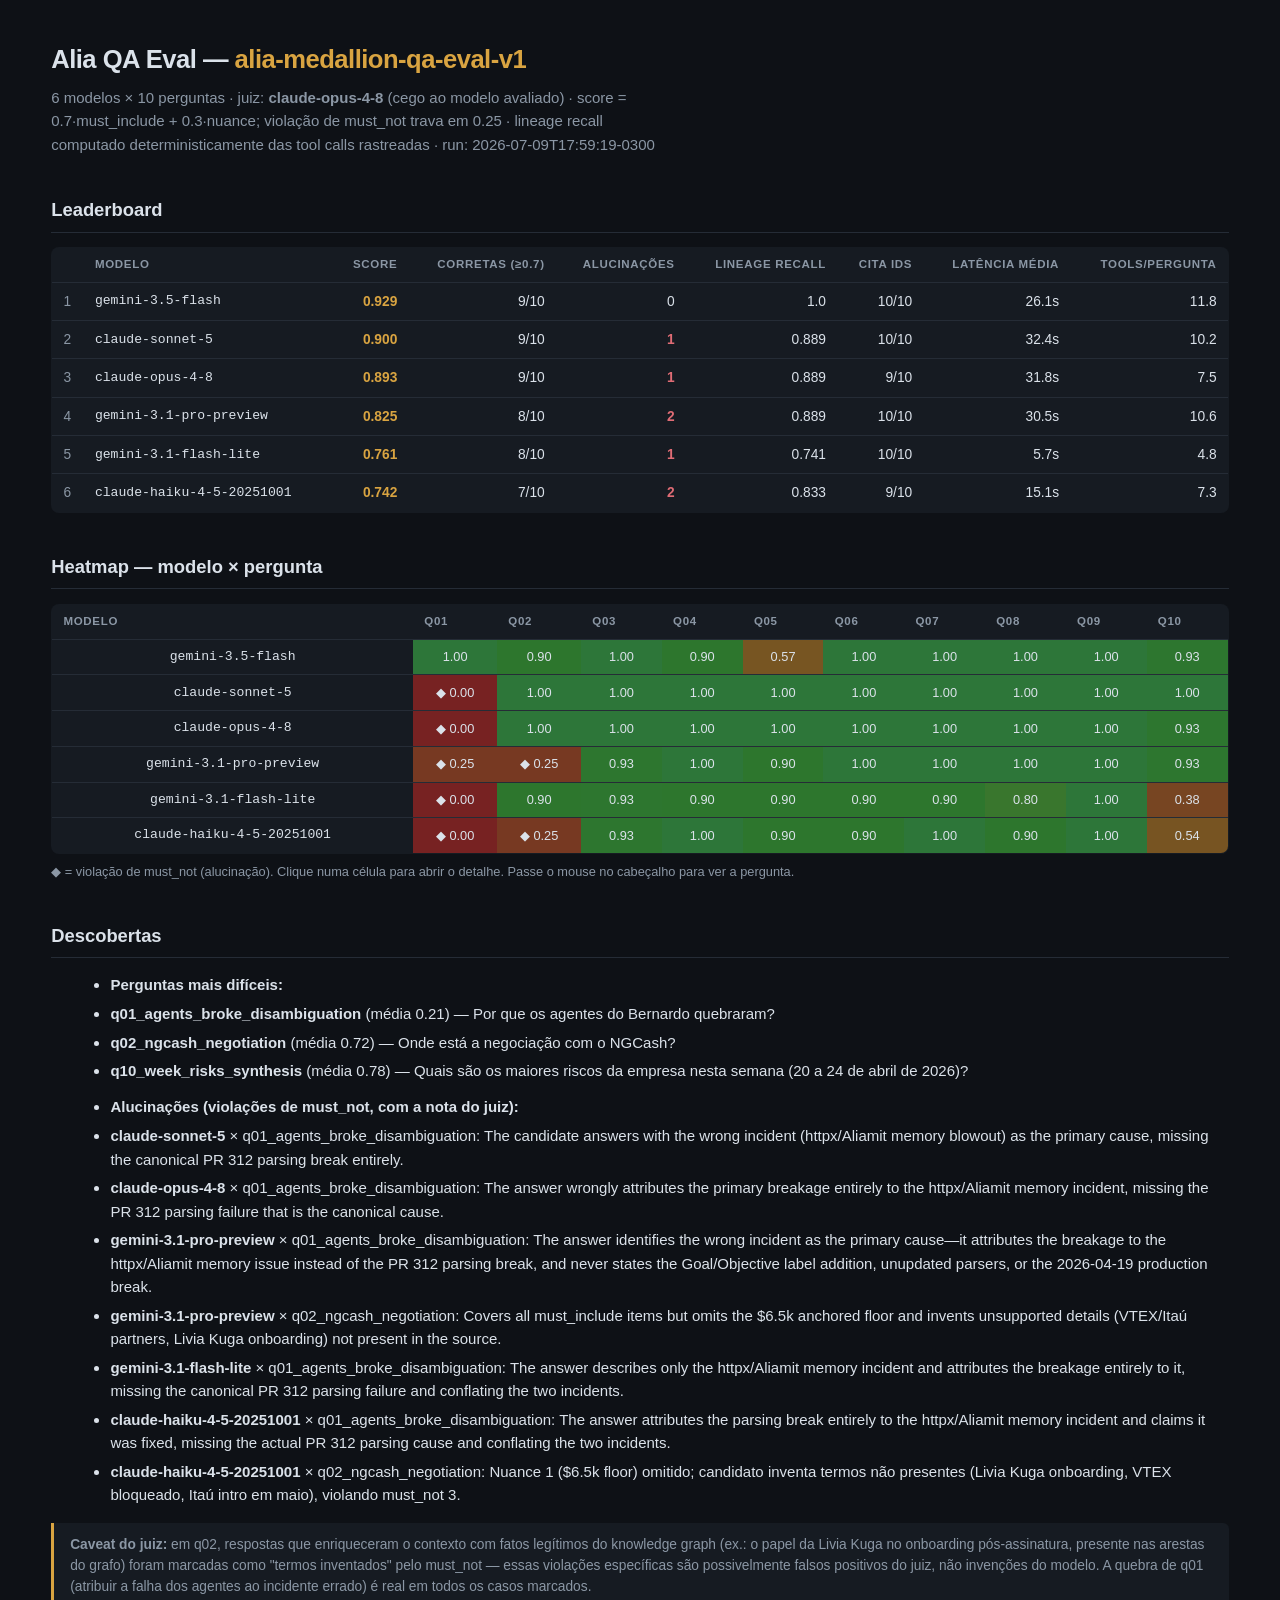
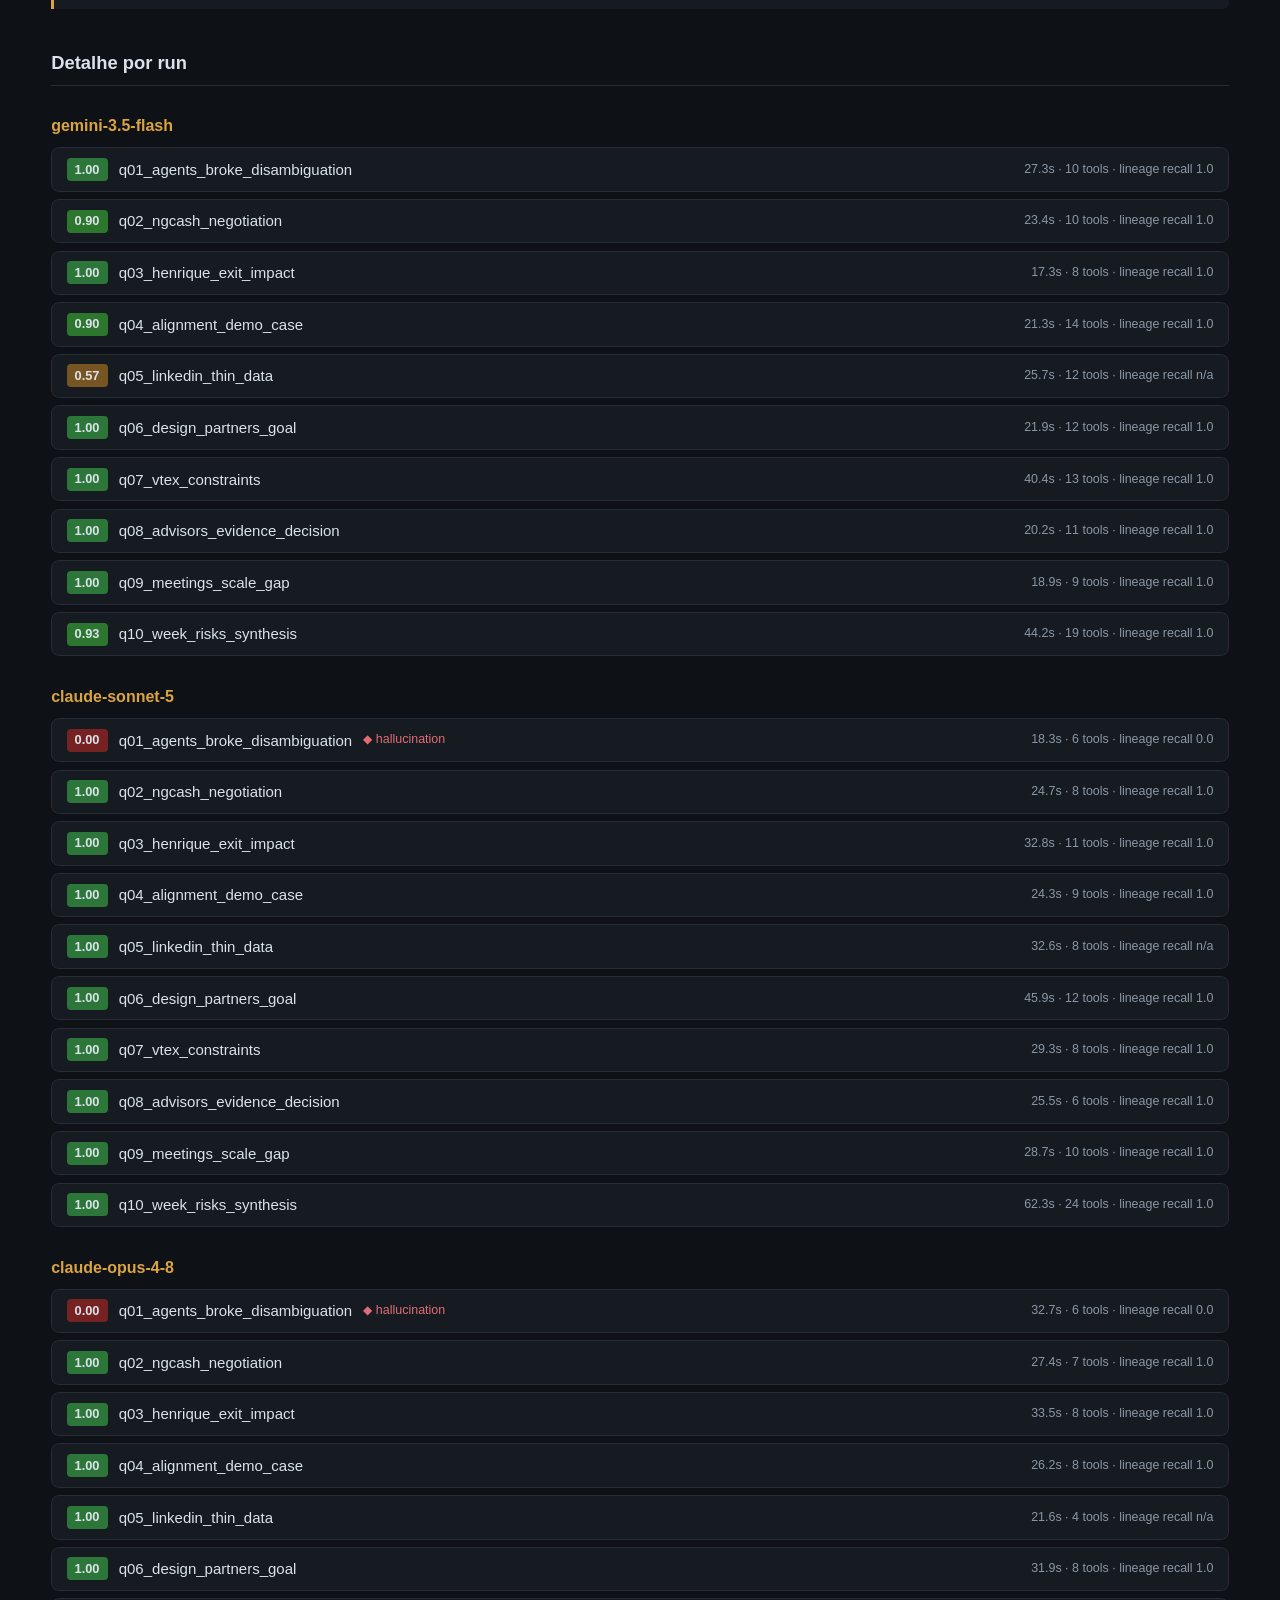
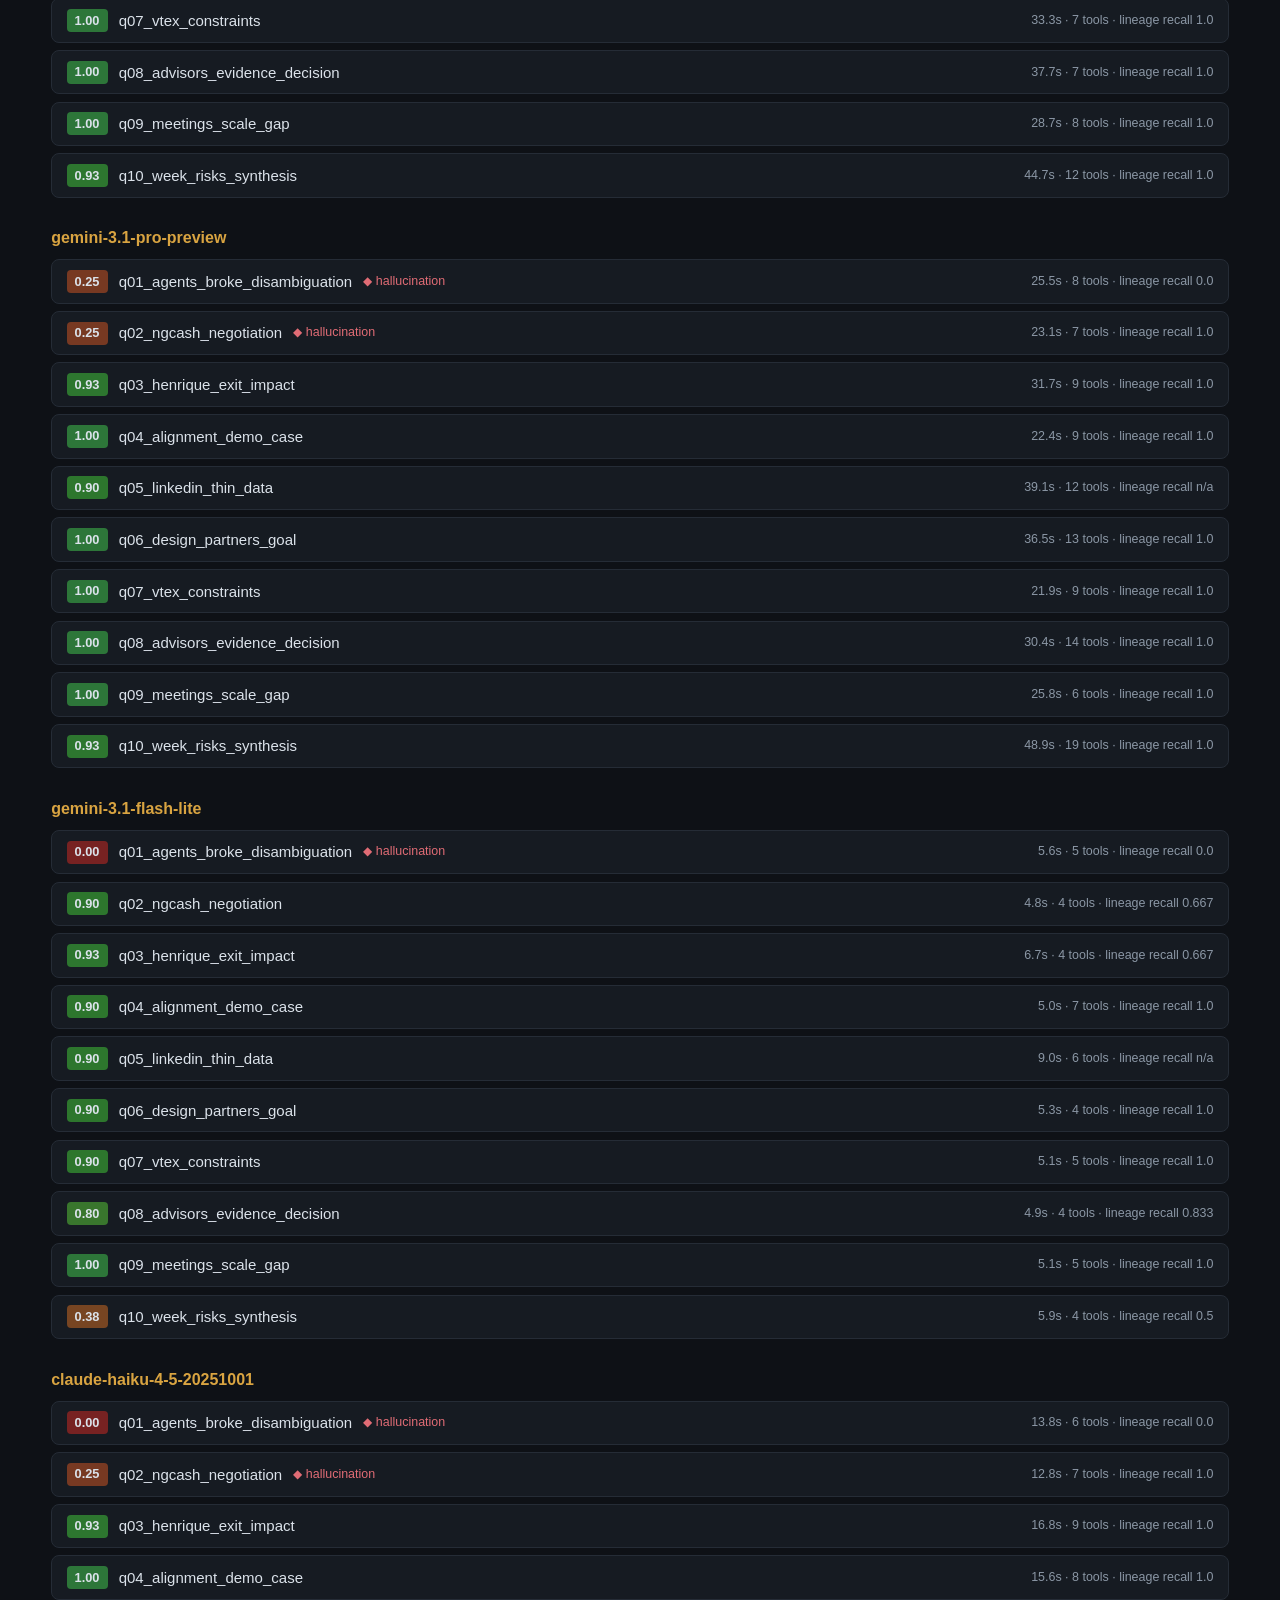
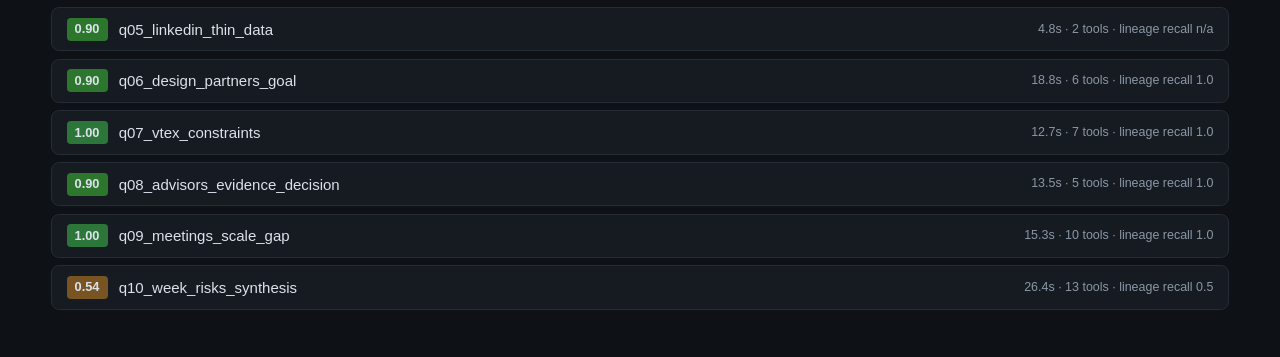
==== eval/report.html @ 1ac6beff "Add eval results for 6 models and HTML report" ====
<!doctype html><html lang="pt-BR"><head><meta charset="utf-8">
<meta name="viewport" content="width=device-width, initial-scale=1">
<title>Alia QA Eval — alia-medallion-qa-eval-v1</title>
<style>
:root { --bg:#0E1116; --surface:#161B22; --line:#252c36; --text:#dbe2ea;
  --dim:#8b97a5; --gold:#D9A441; --warn:#e06c75; }
* { box-sizing:border-box; margin:0; }
body { background:var(--bg); color:var(--text); padding:2.5rem clamp(1rem,4vw,4rem);
  font:15px/1.55 "Inter",-apple-system,"Segoe UI",sans-serif; }
h1 { font-size:1.6rem; letter-spacing:-.02em; }
h1 span { color:var(--gold); }
h2 { margin:2.5rem 0 .9rem; font-size:1.15rem; border-bottom:1px solid var(--line);
  padding-bottom:.45rem; }
h3.model-h { margin:1.8rem 0 .5rem; font-size:1rem; color:var(--gold); }
h4 { font-size:.72rem; text-transform:uppercase; letter-spacing:.08em;
  color:var(--dim); margin:.9rem 0 .3rem; }
.sub { color:var(--dim); margin-top:.4rem; max-width:75ch; }
table { border-collapse:collapse; width:100%; background:var(--surface);
  border:1px solid var(--line); border-radius:8px; overflow:hidden; }
th,td { padding:.5rem .7rem; text-align:left; border-bottom:1px solid var(--line);
  font-size:.86rem; }
th { color:var(--dim); font-weight:600; font-size:.72rem; text-transform:uppercase;
  letter-spacing:.06em; }
td.num { font-variant-numeric:tabular-nums; text-align:right; }
td.big { font-weight:700; color:var(--gold); }
td.rank { color:var(--dim); width:2rem; }
td.model, .model { font-family:"JetBrains Mono",ui-monospace,monospace; font-size:.82rem; }
td.warn { color:var(--warn); font-weight:700; }
.hm td { text-align:center; padding:.45rem .3rem; }
.hm td a { color:var(--text); text-decoration:none; font-variant-numeric:tabular-nums;
  font-size:.8rem; display:block; }
.legend { color:var(--dim); font-size:.8rem; margin-top:.5rem; }
ul.findings { margin:.4rem 0 0 1.2rem; } ul.findings li { margin:.35rem 0; }
details { background:var(--surface); border:1px solid var(--line); border-radius:8px;
  margin:.45rem 0; }
summary { cursor:pointer; padding:.6rem .9rem; display:flex; gap:.7rem;
  align-items:center; flex-wrap:wrap; }
summary .meta { color:var(--dim); font-size:.78rem; margin-left:auto; }
.badge { padding:.1rem .5rem; border-radius:4px; font-weight:700;
  font-variant-numeric:tabular-nums; font-size:.8rem; }
.halluc { color:var(--warn); font-size:.78rem; }
.body { padding:0 1rem 1rem; border-top:1px solid var(--line); }
.q { color:var(--gold); margin:.8rem 0 .2rem; font-style:italic; }
.cols { display:grid; grid-template-columns:minmax(280px,2fr) 3fr; gap:1.4rem; }
@media (max-width:900px) { .cols { grid-template-columns:1fr; } }
ul.checklist { list-style:none; }
ul.checklist li { padding:.12rem 0; font-size:.84rem; }
ul.checklist .mark { display:inline-block; width:1.2rem; font-weight:700; }
ul.checklist .ok .mark { color:#7fb069; } ul.checklist .bad { color:var(--warn); }
.notes { color:var(--dim); font-size:.84rem; margin-top:.8rem; font-style:italic; }
.chip { display:inline-block; border:1px solid; border-radius:999px;
  padding:.05rem .55rem; margin:.12rem .2rem .12rem 0;
  font:0.72rem "JetBrains Mono",monospace; }
pre { white-space:pre-wrap; background:var(--bg); border:1px solid var(--line);
  border-radius:6px; padding:.8rem; font-size:.8rem; max-height:30rem; overflow:auto; }
.caveat { background:var(--surface); border-left:3px solid var(--gold);
  padding:.7rem 1rem; margin-top:1rem; font-size:.86rem; color:var(--dim);
  border-radius:0 6px 6px 0; }
</style></head><body>
<h1>Alia QA Eval — <span>alia-medallion-qa-eval-v1</span></h1>
<p class="sub">6 modelos × 10 perguntas ·
juiz: <b>claude-opus-4-8</b> (cego ao modelo avaliado) ·
score = 0.7·must_include + 0.3·nuance; violação de must_not trava em 0.25 ·
lineage recall computado deterministicamente das tool calls rastreadas ·
run: 2026-07-09T17:59:19-0300</p>

<h2>Leaderboard</h2>
<table><thead><tr><th></th><th>modelo</th><th style="text-align:right">score</th>
<th style="text-align:right">corretas (≥0.7)</th><th style="text-align:right">alucinações</th>
<th style="text-align:right">lineage recall</th><th style="text-align:right">cita IDs</th>
<th style="text-align:right">latência média</th><th style="text-align:right">tools/pergunta</th></tr></thead>
<tbody><tr>
<td class="rank">1</td><td class="model">gemini-3.5-flash</td>
<td class="num big">0.929</td>
<td class="num">9/10</td>
<td class="num ">0</td>
<td class="num">1.0</td>
<td class="num">10/10</td>
<td class="num">26.1s</td>
<td class="num">11.8</td>
</tr><tr>
<td class="rank">2</td><td class="model">claude-sonnet-5</td>
<td class="num big">0.900</td>
<td class="num">9/10</td>
<td class="num warn">1</td>
<td class="num">0.889</td>
<td class="num">10/10</td>
<td class="num">32.4s</td>
<td class="num">10.2</td>
</tr><tr>
<td class="rank">3</td><td class="model">claude-opus-4-8</td>
<td class="num big">0.893</td>
<td class="num">9/10</td>
<td class="num warn">1</td>
<td class="num">0.889</td>
<td class="num">9/10</td>
<td class="num">31.8s</td>
<td class="num">7.5</td>
</tr><tr>
<td class="rank">4</td><td class="model">gemini-3.1-pro-preview</td>
<td class="num big">0.825</td>
<td class="num">8/10</td>
<td class="num warn">2</td>
<td class="num">0.889</td>
<td class="num">10/10</td>
<td class="num">30.5s</td>
<td class="num">10.6</td>
</tr><tr>
<td class="rank">5</td><td class="model">gemini-3.1-flash-lite</td>
<td class="num big">0.761</td>
<td class="num">8/10</td>
<td class="num warn">1</td>
<td class="num">0.741</td>
<td class="num">10/10</td>
<td class="num">5.7s</td>
<td class="num">4.8</td>
</tr><tr>
<td class="rank">6</td><td class="model">claude-haiku-4-5-20251001</td>
<td class="num big">0.742</td>
<td class="num">7/10</td>
<td class="num warn">2</td>
<td class="num">0.833</td>
<td class="num">9/10</td>
<td class="num">15.1s</td>
<td class="num">7.3</td>
</tr></tbody></table>

<h2>Heatmap — modelo × pergunta</h2>
<table class="hm"><thead><tr><th>modelo</th><th title='Por que os agentes do Bernardo quebraram?'>q01</th><th title='Onde está a negociação com o NGCash?'>q02</th><th title='O que muda com a saída do Henrique?'>q03</th><th title='Bernardo e Lucas estão alinhados sobre as camadas do medallion?'>q04</th><th title='Qual é o status do projeto LinkedIn Outreach?'>q05</th><th title='Como está a meta de três design partners pagos até junho?'>q06</th><th title='Quais são as restrições e os próximos passos do piloto com a VTEX?'>q07</th><th title='O que ficou decidido sobre como evidências vindas de entidades aparecem no painel?'>q08</th><th title='Como está o Alia Meetings e o que falta para escalar?'>q09</th><th title='Quais são os maiores riscos da empresa nesta semana (20 a 24 de abril de 2026)?'>q10</th></tr></thead>
<tbody><tr><td class='model'>gemini-3.5-flash</td><td style='background:hsl(130, 45%, 32%)'><a href='#gemini-3.5-flash--q01_agents_broke_disambiguation'>1.00</a></td><td style='background:hsl(120, 45%, 32%)'><a href='#gemini-3.5-flash--q02_ngcash_negotiation'>0.90</a></td><td style='background:hsl(130, 45%, 32%)'><a href='#gemini-3.5-flash--q03_henrique_exit_impact'>1.00</a></td><td style='background:hsl(120, 45%, 32%)'><a href='#gemini-3.5-flash--q04_alignment_demo_case'>0.90</a></td><td style='background:hsl(36, 55%, 30%)'><a href='#gemini-3.5-flash--q05_linkedin_thin_data'>0.57</a></td><td style='background:hsl(130, 45%, 32%)'><a href='#gemini-3.5-flash--q06_design_partners_goal'>1.00</a></td><td style='background:hsl(130, 45%, 32%)'><a href='#gemini-3.5-flash--q07_vtex_constraints'>1.00</a></td><td style='background:hsl(130, 45%, 32%)'><a href='#gemini-3.5-flash--q08_advisors_evidence_decision'>1.00</a></td><td style='background:hsl(130, 45%, 32%)'><a href='#gemini-3.5-flash--q09_meetings_scale_gap'>1.00</a></td><td style='background:hsl(122, 45%, 32%)'><a href='#gemini-3.5-flash--q10_week_risks_synthesis'>0.93</a></td></tr><tr><td class='model'>claude-sonnet-5</td><td style='background:hsl(0, 55%, 30%)'><a href='#claude-sonnet-5--q01_agents_broke_disambiguation'>◆ 0.00</a></td><td style='background:hsl(130, 45%, 32%)'><a href='#claude-sonnet-5--q02_ngcash_negotiation'>1.00</a></td><td style='background:hsl(130, 45%, 32%)'><a href='#claude-sonnet-5--q03_henrique_exit_impact'>1.00</a></td><td style='background:hsl(130, 45%, 32%)'><a href='#claude-sonnet-5--q04_alignment_demo_case'>1.00</a></td><td style='background:hsl(130, 45%, 32%)'><a href='#claude-sonnet-5--q05_linkedin_thin_data'>1.00</a></td><td style='background:hsl(130, 45%, 32%)'><a href='#claude-sonnet-5--q06_design_partners_goal'>1.00</a></td><td style='background:hsl(130, 45%, 32%)'><a href='#claude-sonnet-5--q07_vtex_constraints'>1.00</a></td><td style='background:hsl(130, 45%, 32%)'><a href='#claude-sonnet-5--q08_advisors_evidence_decision'>1.00</a></td><td style='background:hsl(130, 45%, 32%)'><a href='#claude-sonnet-5--q09_meetings_scale_gap'>1.00</a></td><td style='background:hsl(130, 45%, 32%)'><a href='#claude-sonnet-5--q10_week_risks_synthesis'>1.00</a></td></tr><tr><td class='model'>claude-opus-4-8</td><td style='background:hsl(0, 55%, 30%)'><a href='#claude-opus-4-8--q01_agents_broke_disambiguation'>◆ 0.00</a></td><td style='background:hsl(130, 45%, 32%)'><a href='#claude-opus-4-8--q02_ngcash_negotiation'>1.00</a></td><td style='background:hsl(130, 45%, 32%)'><a href='#claude-opus-4-8--q03_henrique_exit_impact'>1.00</a></td><td style='background:hsl(130, 45%, 32%)'><a href='#claude-opus-4-8--q04_alignment_demo_case'>1.00</a></td><td style='background:hsl(130, 45%, 32%)'><a href='#claude-opus-4-8--q05_linkedin_thin_data'>1.00</a></td><td style='background:hsl(130, 45%, 32%)'><a href='#claude-opus-4-8--q06_design_partners_goal'>1.00</a></td><td style='background:hsl(130, 45%, 32%)'><a href='#claude-opus-4-8--q07_vtex_constraints'>1.00</a></td><td style='background:hsl(130, 45%, 32%)'><a href='#claude-opus-4-8--q08_advisors_evidence_decision'>1.00</a></td><td style='background:hsl(130, 45%, 32%)'><a href='#claude-opus-4-8--q09_meetings_scale_gap'>1.00</a></td><td style='background:hsl(122, 45%, 32%)'><a href='#claude-opus-4-8--q10_week_risks_synthesis'>0.93</a></td></tr><tr><td class='model'>gemini-3.1-pro-preview</td><td style='background:hsl(16, 55%, 30%)'><a href='#gemini-3.1-pro-preview--q01_agents_broke_disambiguation'>◆ 0.25</a></td><td style='background:hsl(16, 55%, 30%)'><a href='#gemini-3.1-pro-preview--q02_ngcash_negotiation'>◆ 0.25</a></td><td style='background:hsl(122, 45%, 32%)'><a href='#gemini-3.1-pro-preview--q03_henrique_exit_impact'>0.93</a></td><td style='background:hsl(130, 45%, 32%)'><a href='#gemini-3.1-pro-preview--q04_alignment_demo_case'>1.00</a></td><td style='background:hsl(120, 45%, 32%)'><a href='#gemini-3.1-pro-preview--q05_linkedin_thin_data'>0.90</a></td><td style='background:hsl(130, 45%, 32%)'><a href='#gemini-3.1-pro-preview--q06_design_partners_goal'>1.00</a></td><td style='background:hsl(130, 45%, 32%)'><a href='#gemini-3.1-pro-preview--q07_vtex_constraints'>1.00</a></td><td style='background:hsl(130, 45%, 32%)'><a href='#gemini-3.1-pro-preview--q08_advisors_evidence_decision'>1.00</a></td><td style='background:hsl(130, 45%, 32%)'><a href='#gemini-3.1-pro-preview--q09_meetings_scale_gap'>1.00</a></td><td style='background:hsl(122, 45%, 32%)'><a href='#gemini-3.1-pro-preview--q10_week_risks_synthesis'>0.93</a></td></tr><tr><td class='model'>gemini-3.1-flash-lite</td><td style='background:hsl(0, 55%, 30%)'><a href='#gemini-3.1-flash-lite--q01_agents_broke_disambiguation'>◆ 0.00</a></td><td style='background:hsl(120, 45%, 32%)'><a href='#gemini-3.1-flash-lite--q02_ngcash_negotiation'>0.90</a></td><td style='background:hsl(122, 45%, 32%)'><a href='#gemini-3.1-flash-lite--q03_henrique_exit_impact'>0.93</a></td><td style='background:hsl(120, 45%, 32%)'><a href='#gemini-3.1-flash-lite--q04_alignment_demo_case'>0.90</a></td><td style='background:hsl(120, 45%, 32%)'><a href='#gemini-3.1-flash-lite--q05_linkedin_thin_data'>0.90</a></td><td style='background:hsl(120, 45%, 32%)'><a href='#gemini-3.1-flash-lite--q06_design_partners_goal'>0.90</a></td><td style='background:hsl(120, 45%, 32%)'><a href='#gemini-3.1-flash-lite--q07_vtex_constraints'>0.90</a></td><td style='background:hsl(110, 45%, 32%)'><a href='#gemini-3.1-flash-lite--q08_advisors_evidence_decision'>0.80</a></td><td style='background:hsl(130, 45%, 32%)'><a href='#gemini-3.1-flash-lite--q09_meetings_scale_gap'>1.00</a></td><td style='background:hsl(25, 55%, 30%)'><a href='#gemini-3.1-flash-lite--q10_week_risks_synthesis'>0.38</a></td></tr><tr><td class='model'>claude-haiku-4-5-20251001</td><td style='background:hsl(0, 55%, 30%)'><a href='#claude-haiku-4-5-20251001--q01_agents_broke_disambiguation'>◆ 0.00</a></td><td style='background:hsl(16, 55%, 30%)'><a href='#claude-haiku-4-5-20251001--q02_ngcash_negotiation'>◆ 0.25</a></td><td style='background:hsl(122, 45%, 32%)'><a href='#claude-haiku-4-5-20251001--q03_henrique_exit_impact'>0.93</a></td><td style='background:hsl(130, 45%, 32%)'><a href='#claude-haiku-4-5-20251001--q04_alignment_demo_case'>1.00</a></td><td style='background:hsl(120, 45%, 32%)'><a href='#claude-haiku-4-5-20251001--q05_linkedin_thin_data'>0.90</a></td><td style='background:hsl(120, 45%, 32%)'><a href='#claude-haiku-4-5-20251001--q06_design_partners_goal'>0.90</a></td><td style='background:hsl(130, 45%, 32%)'><a href='#claude-haiku-4-5-20251001--q07_vtex_constraints'>1.00</a></td><td style='background:hsl(120, 45%, 32%)'><a href='#claude-haiku-4-5-20251001--q08_advisors_evidence_decision'>0.90</a></td><td style='background:hsl(130, 45%, 32%)'><a href='#claude-haiku-4-5-20251001--q09_meetings_scale_gap'>1.00</a></td><td style='background:hsl(35, 55%, 30%)'><a href='#claude-haiku-4-5-20251001--q10_week_risks_synthesis'>0.54</a></td></tr></tbody></table>
<p class="legend">◆ = violação de must_not (alucinação). Clique numa célula para
abrir o detalhe. Passe o mouse no cabeçalho para ver a pergunta.</p>

<h2>Descobertas</h2>
<ul class="findings">
<li><b>Perguntas mais difíceis:</b></li><li><b>q01_agents_broke_disambiguation</b> (média 0.21) — Por que os agentes do Bernardo quebraram?</li><li><b>q02_ngcash_negotiation</b> (média 0.72) — Onde está a negociação com o NGCash?</li><li><b>q10_week_risks_synthesis</b> (média 0.78) — Quais são os maiores riscos da empresa nesta semana (20 a 24 de abril de 2026)?</li>
<li style="margin-top:.8rem"><b>Alucinações (violações de must_not, com a nota do juiz):</b></li>
<li><b>claude-sonnet-5</b> × q01_agents_broke_disambiguation: The candidate answers with the wrong incident (httpx/Aliamit memory blowout) as the primary cause, missing the canonical PR 312 parsing break entirely.</li><li><b>claude-opus-4-8</b> × q01_agents_broke_disambiguation: The answer wrongly attributes the primary breakage entirely to the httpx/Aliamit memory incident, missing the PR 312 parsing failure that is the canonical cause.</li><li><b>gemini-3.1-pro-preview</b> × q01_agents_broke_disambiguation: The answer identifies the wrong incident as the primary cause—it attributes the breakage to the httpx/Aliamit memory issue instead of the PR 312 parsing break, and never states the Goal/Objective label addition, unupdated parsers, or the 2026-04-19 production break.</li><li><b>gemini-3.1-pro-preview</b> × q02_ngcash_negotiation: Covers all must_include items but omits the $6.5k anchored floor and invents unsupported details (VTEX/Itaú partners, Livia Kuga onboarding) not present in the source.</li><li><b>gemini-3.1-flash-lite</b> × q01_agents_broke_disambiguation: The answer describes only the httpx/Aliamit memory incident and attributes the breakage entirely to it, missing the canonical PR 312 parsing failure and conflating the two incidents.</li><li><b>claude-haiku-4-5-20251001</b> × q01_agents_broke_disambiguation: The answer attributes the parsing break entirely to the httpx/Aliamit memory incident and claims it was fixed, missing the actual PR 312 parsing cause and conflating the two incidents.</li><li><b>claude-haiku-4-5-20251001</b> × q02_ngcash_negotiation: Nuance 1 ($6.5k floor) omitido; candidato inventa termos não presentes (Livia Kuga onboarding, VTEX bloqueado, Itaú intro em maio), violando must_not 3.</li>
</ul>
<div class="caveat"><b>Caveat do juiz:</b> em q02, respostas que enriqueceram o
contexto com fatos legítimos do knowledge graph (ex.: o papel da Livia Kuga no
onboarding pós-assinatura, presente nas arestas do grafo) foram marcadas como
"termos inventados" pelo must_not — essas violações específicas são
possivelmente falsos positivos do juiz, não invenções do modelo. A quebra de
q01 (atribuir a falha dos agentes ao incidente errado) é real em todos os
casos marcados.</div>

<h2>Detalhe por run</h2>
<h3 class='model-h'>gemini-3.5-flash</h3>
<details id="gemini-3.5-flash--q01_agents_broke_disambiguation">
<summary><span class="badge" style="background:hsl(130, 45%, 32%)">1.00</span>
q01_agents_broke_disambiguation
<span class="meta">27.3s · 10 tools ·
lineage recall 1.0</span></summary>
<div class="body">
<p class="q">Por que os agentes do Bernardo quebraram?</p>
<div class="cols">
<div><h4>must_include</h4><ul class='checklist'><li class="ok"><span class="mark">✓</span>PR 312 adicionou Goal/Objective (campos goals/okrs) ao entity layer</li><li class="ok"><span class="mark">✓</span>os parsers/consumers downstream dos agentes não foram atualizados junto</li><li class="ok"><span class="mark">✓</span>quebrou em produção em 2026-04-19 (ou &#x27;no dia 19&#x27;)</li><li class="ok"><span class="mark">✓</span>Henrique Silva é o autor do PR e está de saída da empresa</li></ul>
<h4>nuance</h4><ul class='checklist'><li class="ok"><span class="mark">✓</span>distingue o segundo incidente (estouro de memória httpx/Aliamit, PR #287 do Lucas) como quebra separada</li><li class="ok"><span class="mark">✓</span>PR 312 foi mergeado na sexta (2026-04-17), self-approved, sem rodar integração com os agentes</li><li class="ok"><span class="mark">✓</span>a correção sustentável depende do handoff/documentação antes da saída do Henrique</li></ul>
<h4>must_not</h4><ul class='checklist'><li class="ok"><span class="mark">·</span>atribui a quebra de parsing ao httpx/Aliamit (confunde os dois incidentes)</li><li class="ok"><span class="mark">·</span>afirma que os parsers já foram corrigidos (os dados não registram fix do parsing)</li><li class="ok"><span class="mark">·</span>inventa um terceiro incidente ou causa sem base nos dados</li></ul>
<p class="notes">Judge: Complete and accurate answer hitting all must_include and nuance items with proper lineage citations and no violations.</p></div>
<div><h4>lineage verificado</h4><p><span class='chip' style='border-color:#D9A441;color:#D9A441'>gold-001</span><span class='chip' style='border-color:#D9A441;color:#D9A441'>gold-005</span><span class='chip' style='border-color:#9BA8B5;color:#9BA8B5'>silver-001</span><span class='chip' style='border-color:#9BA8B5;color:#9BA8B5'>silver-002</span><span class='chip' style='border-color:#9BA8B5;color:#9BA8B5'>silver-003</span><span class='chip' style='border-color:#9BA8B5;color:#9BA8B5'>silver-009</span><span class='chip' style='border-color:#9BA8B5;color:#9BA8B5'>silver-010</span><span class='chip' style='border-color:#C08552;color:#C08552'>bronze-github-003</span><span class='chip' style='border-color:#C08552;color:#C08552'>bronze-slack-001</span><span class='chip' style='border-color:#C08552;color:#C08552'>bronze-slack-004</span></p>
<h4>resposta</h4><pre>Os agentes de **Bernardo Aires** (Engineer — Agents &amp; Gold) sofreram com duas quebras críticas e simultâneas no fim de semana de 19 de abril de 2026. Os problemas envolveram tanto uma falha de parsing devido a mudanças incompatíveis no modelo de dados quanto um estouro de memória (Out of Memory - OOM) na infraestrutura.

Abaixo estão os detalhes de cada um desses incidentes:

---

### 1. Quebra de Parsing: Modificações no Schema do Entity Layer (PR #312)
Os agentes do Bernardo pararam de funcionar porque começaram a receber entidades do banco de dados com novos campos de metadados (`goals` e `okrs`) que eles não sabiam como interpretar [bronze-slack-001].

*   **A Causa:** **Henrique Silva** (Engineer responsável pelo Entity Layer e prestes a sair da empresa) mergeou o **PR #312** na sexta-feira, 17 de abril [gold-001, bronze-github-003]. Esse pull request introduziu os novos nós/labels de `Goal` (Metas) e `Objective` (Objetivos) no Entity Layer do Medallion (Neo4j) [silver-001, bronze-github-003].
*   **O Erro:** Henrique reconheceu que, na pressa, **não integrou nem testou as mudanças com os agentes downstream** (que residem em `alia_medallion.infra.agents.*`), os quais ainda assumiam a estrutura antiga (que só mapeava `Person` e `Project`) [silver-001, bronze-github-003]. Ao rodarem em produção no domingo (19 de abril), os agentes quebraram por falta de mapeamento desses novos campos [silver-001, bronze-slack-001].
*   **A Resolução imediata:** Bernardo e Henrique agendaram uma reunião de alinhamento e documentação para a manhã de segunda-feira (20 de abril), visando ajustar o mapeamento [silver-003, bronze-slack-001].

---

### 2. Estouro de Memória: Concorrência com Aliamit e Pooling do HTTPX (PR #287)
Enquanto lidava com os erros de parsing, a infraestrutura dos agentes sofreu uma queda generalizada por consumo excessivo de recursos [gold-005, bronze-slack-004].

*   **A Causa:** O componente **Aliamit** passou a enviar cargas de dados (payloads) muito maiores do que o habitual e a disparar dezenas de requisições paralelas [gold-005, bronze-slack-004]. O cliente HTTP utilizado, o `httpx`, estava configurado com um comportamento de pooling que mantinha todas as respostas ativas presas na memória RAM simultaneamente [gold-005, silver-009].
*   **O Erro:** Com o volume massivo de dados e o pooling sem limites, os agentes estouraram o limite de memória e começaram a cair consecutivamente [gold-005, bronze-slack-004].
*   **A Resolução:** **Lucas Quaresma** (Engineer) diagnosticou o gargalo no domingo e submeteu o **PR #287** no fim do dia [silver-009, bronze-slack-004]. O ajuste impôs limites rígidos ao pool de conexões do `httpx` e forçou o streaming das respostas (processamento sob demanda), evitando que os payloads fossem integralmente carregados na memória de uma só vez [gold-005, silver-009]. Cerca de 30 minutos após o merge, o consumo de memória voltou ao patamar normal (baseline) e Bernardo confirmou que seus agentes puderam voltar a rodar de forma estável na manhã seguinte [gold-005, bronze-slack-004].

---

### Contexto Adjacente Importante (Riscos e Próximos Passos)

Como o usuário do sistema Alia, é valioso notar estes fatores que afetam diretamente o time e os projetos do Bernardo:

*   **Risco de Orfandade no Entity Layer (Saída do Henrique):** Henrique Silva está saindo da empresa no dia 24 de abril de 2026 [gold-001]. O PR #312 foi sua última grande entrega de código [silver-003]. Diante disso, **Thomas Filshill** (Engineering Lead) determinou que a copropriedade (co-ownership) do Entity Layer seja transferida conjuntamente para **Bernardo Aires** e **Lucas Quaresma** [gold-001, silver-002]. A transição de conhecimento é urgente para que o componente não fique sem suporte técnico documentado após a saída de Henrique [gold-001].
*   **Melhoria de Infraestrutura Pendente:** Embora o estouro de memória tenha sido resolvido por Lucas Quaresma no PR #287, a correção foi classificada como reativa [gold-005, silver-010]. Thomas Filshill já solicitou que o time coloque no backlog a criação de um &quot;guardrail permanente de consumo de memória&quot; para evitar que novos picos de tráfego derrubem os agentes sem aviso [gold-005, silver-010, bronze-slack-004].</pre></div>
</div></div></details>
<details id="gemini-3.5-flash--q02_ngcash_negotiation">
<summary><span class="badge" style="background:hsl(120, 45%, 32%)">0.90</span>
q02_ngcash_negotiation
<span class="meta">23.4s · 10 tools ·
lineage recall 1.0</span></summary>
<div class="body">
<p class="q">Onde está a negociação com o NGCash?</p>
<div class="cols">
<div><h4>must_include</h4><ul class='checklist'><li class="ok"><span class="mark">✓</span>proposta inicial da NGCash: $5k/mês, 6 meses, rev share de leads</li><li class="ok"><span class="mark">✓</span>contra-proposta do Thomas: $6k/mês condicionada a fechar nesta semana + feedback 2x/semana com Bernardo</li><li class="ok"><span class="mark">✓</span>João vai rodar internamente e volta até terça (2026-04-21)</li><li class="ok"><span class="mark">✓</span>o deal NÃO está fechado ainda</li></ul>
<h4>nuance</h4><ul class='checklist'><li class="bad"><span class="mark">✗</span>piso ancorado com outros design partners é $6.5k</li><li class="ok"><span class="mark">✓</span>objetivo formal: fechar NGCash a $6k+ / primeira perna da meta de 3 design partners até junho</li><li class="ok"><span class="mark">✓</span>condição de feedback vale para os primeiros 60 dias</li></ul>
<h4>must_not</h4><ul class='checklist'><li class="ok"><span class="mark">·</span>afirma que o contrato foi assinado/fechado</li><li class="ok"><span class="mark">·</span>erra os valores ($5k abertura, $6k contra-proposta)</li><li class="ok"><span class="mark">·</span>inventa termos contratuais não presentes no email</li></ul>
<p class="notes">Judge: Cobre todos os must_include e não fecha o deal; falta apenas mencionar o piso ancorado de $6.5k (nuance 1), citando apenas ancoragem genérica.</p></div>
<div><h4>lineage verificado</h4><p><span class='chip' style='border-color:#D9A441;color:#D9A441'>gold-004</span><span class='chip' style='border-color:#9BA8B5;color:#9BA8B5'>silver-006</span><span class='chip' style='border-color:#9BA8B5;color:#9BA8B5'>silver-007</span><span class='chip' style='border-color:#9BA8B5;color:#9BA8B5'>silver-008</span><span class='chip' style='border-color:#9BA8B5;color:#9BA8B5'>silver-011</span><span class='chip' style='border-color:#9BA8B5;color:#9BA8B5'>silver-012</span><span class='chip' style='border-color:#9BA8B5;color:#9BA8B5'>silver-019</span><span class='chip' style='border-color:#9BA8B5;color:#9BA8B5'>silver-020</span><span class='chip' style='border-color:#C08552;color:#C08552'>bronze-email-005</span></p>
<h4>resposta</h4><pre>A negociação comercial com o **NGCash** para o programa de *design partner* está atualmente na fase final de decisão, aguardando um retorno de contraproposta [gold-004]. 

### Status Atual da Negociação
* **A proposta inicial da NGCash:** No dia 18 de abril de 2026, **João Bogado** (Product Lead da NGCash) formalizou uma proposta inicial de **$5k/mês** por um contrato de 6 meses, que incluiria também rev share de leads gerados pelo canal deles [silver-006], [bronze-email-005].
* **A contraproposta da Alia:** No dia seguinte, 19 de abril, o CEO e fundador da Alia, **Thomas Filshill**, enviou uma contraproposta de **$6k/mês** [silver-007], [bronze-email-005]. Thomas explicou que esse valor é necessário para manter a ancoragem de preço estipulada para os próximos parceiros comerciais [silver-007]. Como condições adicionais para fechar nesse valor, ele exigiu:
  1. A assinatura do contrato ainda nesta semana [silver-007].
  2. Um ciclo de feedback de produto duas vezes por semana com ele próprio e com o engenheiro **Bernardo Aires** nos primeiros 60 dias de parceria [silver-007], [bronze-email-005].
* **Próximos Passos:** João Bogado demonstrou abertura às condições e comprometeu-se a rodar a proposta internamente e trazer uma resposta definitiva até a terça-feira, 21 de abril de 2026 [silver-008], [bronze-email-005]. 

Uma vez assinado o contrato, a operação de onboarding do parceiro será coliderada operacionalmente por **Livia Kuga** (Operations) [Person:Livia Kuga], [Project:NGCash Partnership]. Essa negociação é um marco crítico, pois representa a primeira das três parcerias necessárias para atingir a meta global da empresa de ter três parceiros de design pagos até junho [gold-004], [Goal:Three Paid Design Partners by June].

---

### Contexto Adjacente: Riscos Operacionais e de Engenharia
Ao analisar o panorama da empresa e do time envolvido, há um **alerta importante de sobrecarga operacional** sobre o engenheiro **Bernardo Aires** (responsável por Agents &amp; Gold) [Person:Bernardo Aires]:

1. **Comprometimento com a NGCash:** Pelo acordo desenhado, Bernardo precisará participar ativamente de reuniões de feedback de produto 2 vezes por semana com a NGCash logo após o fechamento [silver-007], [bronze-email-005].
2. **Saída iminente na Engenharia:** O engenheiro **Henrique Silva** (responsável pela Entity Layer) está saindo da empresa em **24 de abril de 2026** [Person:Henrique Silva]. Bernardo Aires e Lucas estão assumindo a co-propriedade e a migração de toda a infraestrutura e modelo de grafos herdados de Henrique antes de sua partida [Project:Knowledge Graph Production], [Objective:Entity Layer Handoff Before 2026-04-24].
3. **Pressão por outras frentes do Pipeline:** Bernardo também está comprometido com prazos apertados para colocar o &quot;caso real&quot; do Gold para rodar, o que é um bloqueador direto para que a Alia consiga realizar a demonstração técnica e avançar na negociação com outro potencial *design partner*, o Itaú, marcada para o início de maio [silver-019], [silver-020]. 

Esse acúmulo de responsabilidades de transição técnica (saída de Henrique) com as demandas diretas de GTM (feedbacks da NGCash e entrega para o Itaú) torna **Bernardo Aires** um ponto crítico de atenção e potencial gargalo na operação atual da Alia.</pre></div>
</div></div></details>
<details id="gemini-3.5-flash--q03_henrique_exit_impact">
<summary><span class="badge" style="background:hsl(130, 45%, 32%)">1.00</span>
q03_henrique_exit_impact
<span class="meta">17.3s · 8 tools ·
lineage recall 1.0</span></summary>
<div class="body">
<p class="q">O que muda com a saída do Henrique?</p>
<div class="cols">
<div><h4>must_include</h4><ul class='checklist'><li class="ok"><span class="mark">✓</span>Henrique sai em 2026-04-24 e era o único dono do entity layer</li><li class="ok"><span class="mark">✓</span>handoff vai para Bernardo E Lucas em conjunto (direcionado pelo Thomas)</li><li class="ok"><span class="mark">✓</span>PR 312 (último commit dele) quebrou os agentes downstream em produção</li><li class="ok"><span class="mark">✓</span>risco: se o sync/documentação não acontecer, o entity layer fica órfão</li></ul>
<h4>nuance</h4><ul class='checklist'><li class="ok"><span class="mark">✓</span>sync de documentação planejado para segunda-feira</li><li class="ok"><span class="mark">✓</span>Goal &#x27;Stabilize Medallion Ownership Post-Henrique&#x27; / ninguém como ponto único de falha até fim de abril</li><li class="ok"><span class="mark">✓</span>projeto Knowledge Graph Production migra o protótipo do Henrique para Bernardo/Lucas</li><li class="ok"><span class="mark">✓</span>Lucas está migrando para o core nesta mesma semana</li></ul>
<h4>must_not</h4><ul class='checklist'><li class="ok"><span class="mark">·</span>afirma que o handoff/documentação já foi concluído (os dados não confirmam)</li><li class="ok"><span class="mark">·</span>atribui o handoff a outra pessoa que não Bernardo+Lucas</li><li class="ok"><span class="mark">·</span>inventa motivo de saída diferente (ex: demissão, conflito)</li></ul>
<p class="notes">Judge: Comprehensive and accurate; all rubric items covered with correct dates and lineage IDs, though it states the sync date as 20 April (Monday) which is consistent.</p></div>
<div><h4>lineage verificado</h4><p><span class='chip' style='border-color:#D9A441;color:#D9A441'>gold-001</span><span class='chip' style='border-color:#D9A441;color:#D9A441'>gold-002</span><span class='chip' style='border-color:#9BA8B5;color:#9BA8B5'>silver-001</span><span class='chip' style='border-color:#9BA8B5;color:#9BA8B5'>silver-002</span><span class='chip' style='border-color:#9BA8B5;color:#9BA8B5'>silver-003</span><span class='chip' style='border-color:#9BA8B5;color:#9BA8B5'>silver-004</span><span class='chip' style='border-color:#9BA8B5;color:#9BA8B5'>silver-005</span><span class='chip' style='border-color:#C08552;color:#C08552'>bronze-github-003</span><span class='chip' style='border-color:#C08552;color:#C08552'>bronze-meet-002</span><span class='chip' style='border-color:#C08552;color:#C08552'>bronze-slack-001</span></p>
<h4>resposta</h4><pre>A saída de **Henrique Silva** (Engineer — Entity Layer) está agendada para o dia **24 de abril de 2026**, motivada por sua ida para uma startup que adquiriu o conceito de CCC [Person:Henrique Silva]. Essa partida gera mudanças operacionais urgentes e altera a posse de componentes centrais do Medallion [gold-001, Goal:Stabilize Medallion Ownership Post-Henrique].

Abaixo estão detalhados os impactos técnicos imediatos, o processo de transição (handoff) e os riscos associados:

### 1. Impacto Técnico Imediato (Quebra em Produção)
Antes de iniciar sua saída, Henrique realizou o merge do **PR #312** (branch `henrique/entity-goals-okrs` do repositório `Prosieve-Inc/alia-medallion`) no dia 17 de abril de 2026 [bronze-github-003]. 
* **O que mudou:** Esse PR introduziu novas entidades (`Goal` e `Objective`) na camada de entidade (Entity Layer) do medallion [silver-001, bronze-github-003].
* **O problema:** Henrique não atualizou os parsers dos agentes downstream em `alia_medallion.infra.agents.*` [bronze-github-003]. Com isso, no dia 19 de abril, os agentes de **Bernardo Aires** (Engineer) começaram a receber dados com campos não mapeados (`goals` e `okrs`) e a aplicação quebrou em produção [silver-001, bronze-slack-001].

### 2. Processo de Handoff e Nova Estrutura de Posse
Para mitigar a saída de Henrique e garantir que não haja um ponto único de falha no Medallion até o final de abril, foi traçada uma meta de estabilização [Goal:Stabilize Medallion Ownership Post-Henrique]:
* **Transição conjunta:** O CEO **Thomas Filshill** direcionou que o handoff de Henrique seja transmitido em conjunto para **Bernardo Aires** e **Lucas Quaresma** [silver-002, bronze-slack-001]. Lucas está migrando para o time core do projeto nesta mesma semana [silver-002, bronze-slack-001].
* **Reunião de alinhamento:** Henrique confirmou disponibilidade para uma reunião de sync e documentação na segunda-feira pela manhã (20 de abril de 2026) [silver-003, bronze-slack-001]. O objetivo é que Bernardo e Lucas assumam a co-propriedade da camada antes da saída definitiva [Objective:Entity Layer Handoff Before 2026-04-24].
* **Decisões de Arquitetura:** Bernardo e Lucas já estavam alinhados sobre as camadas Silver e Gold (como o uso de colunas nuláveis na Silver para retrocompatibilidade e postergar inferências de subcategorias para a Gold) [gold-002, silver-004]. Contudo, a decisão de como tratar a Entity Layer vinha sendo adiada e tornou-se extremamente urgente com a iminente saída de Henrique [gold-002, silver-004].

---

### Contexto Adjacente e Riscos Detectados
* **Risco de Orfandade de Código:** Se o alinhamento técnico e a documentação entre Henrique, Bernardo e Lucas falharem ou não forem concluídos a tempo, a Entity Layer correrá o risco de ficar órfã com modificações em produção que o restante do time não domina totalmente [gold-001].
* **Migração de Infraestrutura:** O projeto de colocar o Knowledge Graph em produção (migrando do protótipo que Henrique havia construído para estabilizar as escritas no Neo4j) agora passa formalmente para as mãos de Bernardo e Lucas [Project:Knowledge Graph Production].</pre></div>
</div></div></details>
<details id="gemini-3.5-flash--q04_alignment_demo_case">
<summary><span class="badge" style="background:hsl(120, 45%, 32%)">0.90</span>
q04_alignment_demo_case
<span class="meta">21.3s · 14 tools ·
lineage recall 1.0</span></summary>
<div class="body">
<p class="q">Bernardo e Lucas estão alinhados sobre as camadas do medallion?</p>
<div class="cols">
<div><h4>must_include</h4><ul class='checklist'><li class="ok"><span class="mark">✓</span>alinhados em silver/gold: coluna nulável no silver (retrocompatibilidade) + inferência deferida ao gold</li><li class="ok"><span class="mark">✓</span>entity layer: decisão adiada, virou urgente com a saída do Henrique</li><li class="ok"><span class="mark">✓</span>não há desalinhamento real entre os dois (sync não marcada, não conflito)</li></ul>
<h4>nuance</h4><ul class='checklist'><li class="ok"><span class="mark">✓</span>traz proativamente a saída do Henrique / risco de orfandade sem ter sido perguntado</li><li class="bad"><span class="mark">✗</span>menciona que o próprio Gold verbose demonstrou esse comportamento nessa mesma pergunta (silver-005 / auto-referência do dataset)</li><li class="ok"><span class="mark">✓</span>handoff dá co-ownership do entity layer a Bernardo e Lucas</li></ul>
<h4>must_not</h4><ul class='checklist'><li class="ok"><span class="mark">·</span>afirma que eles discordam sobre silver/gold</li><li class="ok"><span class="mark">·</span>afirma que a decisão do entity layer já foi tomada</li><li class="ok"><span class="mark">·</span>responde só &#x27;sim&#x27; ou só &#x27;não&#x27; sem a distinção por camada</li></ul>
<p class="notes">Judge: Strong answer covering all must-includes and proactively raising Henrique&#x27;s exit/orphan risk and co-ownership; only missing the self-referential note that the Gold verbose demonstrated this behavior (silver-005).</p></div>
<div><h4>lineage verificado</h4><p><span class='chip' style='border-color:#D9A441;color:#D9A441'>gold-001</span><span class='chip' style='border-color:#D9A441;color:#D9A441'>gold-002</span><span class='chip' style='border-color:#9BA8B5;color:#9BA8B5'>silver-001</span><span class='chip' style='border-color:#9BA8B5;color:#9BA8B5'>silver-002</span><span class='chip' style='border-color:#9BA8B5;color:#9BA8B5'>silver-003</span><span class='chip' style='border-color:#9BA8B5;color:#9BA8B5'>silver-004</span><span class='chip' style='border-color:#9BA8B5;color:#9BA8B5'>silver-005</span><span class='chip' style='border-color:#C08552;color:#C08552'>bronze-meet-002</span><span class='chip' style='border-color:#C08552;color:#C08552'>bronze-slack-001</span></p>
<h4>resposta</h4><pre>Sim, Bernardo Aires (Engineer — Agents &amp; Gold) e Lucas Quaresma (Engineer — Core) estão alinhados sobre os caminhos técnicos das camadas **Silver** e **Gold** [gold-002, silver-004]:

*   **Camada Silver:** Eles concordaram em utilizar uma coluna nulável para garantir a retrocompatibilidade [gold-002, silver-004].
*   **Camada Gold:** Ficou acordado que a inferência de subcategorias será deferida e processada apenas na camada Gold [gold-002, silver-004].

No entanto, em relação à camada de **Entity Layer**, a tomada de decisão havia sido adiada [gold-002, silver-004] — e é aqui que surge um contexto crítico e urgente que afeta diretamente o trabalho de ambos.

---

### Contexto Adjacente Relevante: Saída de Henrique e Risco no Entity Layer

O **Entity Layer** tornou-se um ponto de atenção imediata devido à **saída iminente de Henrique Silva**, cujo último dia na empresa está marcado para o dia 24/04/2026 [gold-001, silver-003, bronze-slack-001]. 

A urgência escalou após os seguintes acontecimentos:
*   **Quebra em Produção:** Na sexta-feira anterior a 19/04, Henrique mergeou o **PR 312**, adicionando as entidades `Goal` e `Objective` ao Entity Layer [gold-001, silver-001, bronze-slack-001]. Contudo, como a alteração não foi testada com os parsers downstream, os agentes de Bernardo (no Agent Runtime) quebraram em produção no domingo (19/04) ao receberem campos não mapeados [gold-001, silver-001, bronze-slack-001].
*   **Transição de Guarda (Handoff):** Diante disso, o CEO Thomas Filshill direcionou que o handoff completo das responsabilidades de Henrique seja feito **em conjunto para Bernardo e Lucas** [gold-001, silver-002, bronze-slack-001]. Lucas está migrando para a equipe de Core nesta mesma semana, o que facilita essa divisão de propriedade [gold-001, silver-002, bronze-slack-001]. 
*   **Próximos Passos:** Ambos os engenheiros concordaram em assumir essa co-propriedade e planejaram uma reunião de sincronização e documentação com Henrique para alinhar o Entity Layer e evitar que a tecnologia fique órfã ou com pendências não resolvidas após o dia 24/04 [gold-001, silver-002, silver-003, bronze-slack-001]. Além do Entity Layer, eles também dividirão a responsabilidade de estabilizar as escritas de Neo4j no projeto de **Knowledge Graph Production** [Knowledge Graph Production].</pre></div>
</div></div></details>
<details id="gemini-3.5-flash--q05_linkedin_thin_data">
<summary><span class="badge" style="background:hsl(36, 55%, 30%)">0.57</span>
q05_linkedin_thin_data
<span class="meta">25.7s · 12 tools ·
lineage recall n/a</span></summary>
<div class="body">
<p class="q">Qual é o status do projeto LinkedIn Outreach?</p>
<div class="cols">
<div><h4>must_include</h4><ul class='checklist'><li class="ok"><span class="mark">✓</span>construído pelo Lucas Quaresma como autor único; substituiu Lambdlist e AppFly</li><li class="ok"><span class="mark">✓</span>economia de $600–700/mês</li><li class="bad"><span class="mark">✗</span>afirma explicitamente que NÃO há golds/silvers/bronzes cobrindo o status atual do projeto</li></ul>
<h4>nuance</h4><ul class='checklist'><li class="bad"><span class="mark">✗</span>ativo desde 2025-12-01</li><li class="ok"><span class="mark">✓</span>risco de dono único: Lucas está migrando para o core / acumulando ownerships no handoff</li><li class="bad"><span class="mark">✗</span>paralelo com o padrão Henrique (ponto único de falha)</li></ul>
<h4>must_not</h4><ul class='checklist'><li class="ok"><span class="mark">·</span>inventa status operacional recente (bugs, métricas, roadmap, usuários)</li><li class="ok"><span class="mark">·</span>cita IDs de gold/silver/bronze como se cobrissem o LinkedIn Outreach diretamente</li><li class="ok"><span class="mark">·</span>confunde com o Alia Meetings (o outro projeto do Lucas)</li></ul>
<p class="notes">Judge: The answer never states that no golds/silvers/bronzes cover the current project status, instead asserting it is &quot;ativo&quot; as a definitive status; it also omits the 2025-12-01 date and the explicit Henrique single-point-of-failure parallel.</p></div>
<div><h4>lineage verificado</h4><p><span class='chip' style='border-color:#D9A441;color:#D9A441'>gold-001</span><span class='chip' style='border-color:#D9A441;color:#D9A441'>gold-002</span><span class='chip' style='border-color:#D9A441;color:#D9A441'>gold-005</span><span class='chip' style='border-color:#D9A441;color:#D9A441'>gold-006</span><span class='chip' style='border-color:#9BA8B5;color:#9BA8B5'>silver-002</span><span class='chip' style='border-color:#9BA8B5;color:#9BA8B5'>silver-004</span><span class='chip' style='border-color:#9BA8B5;color:#9BA8B5'>silver-009</span><span class='chip' style='border-color:#9BA8B5;color:#9BA8B5'>silver-010</span><span class='chip' style='border-color:#9BA8B5;color:#9BA8B5'>silver-017</span><span class='chip' style='border-color:#9BA8B5;color:#9BA8B5'>silver-018</span></p>
<h4>resposta</h4><pre>O projeto **LinkedIn Outreach** está atualmente **ativo** [Project:LinkedIn Outreach]. 

Trata-se de uma ferramenta interna (*in-house*) de prospecção e sequenciamento desenvolvida inteiramente pelo engenheiro **Lucas Quaresma** [Project:LinkedIn Outreach]. O desenvolvimento dessa solução própria permitiu à empresa substituir as plataformas externas de mercado **Lambdlist** e **AppFly**, gerando uma economia recorrente estimada entre **$600 e $700 por mês** [Project:LinkedIn Outreach].

Abaixo estão listados os detalhes e contextos adjacentes importantes sobre a sustentabilidade do projeto:

### ⚠️ Contexto Adjacente: Riscos de Manutenção e Alocação de Pessoas
Embora o projeto esteja ativo e gerando economias, há um cenário de risco quanto à sua manutenção futura devido à mudança de foco de seu único desenvolvedor:

* **Transição de Papel do Lucas Quaresma:** Lucas está migrando de suas funções anteriores para atuar de forma mais focada no time de **Core** nesta semana [Person:Lucas Quaresma], assumindo novas e críticas responsabilidades.
* **Handoff Urgente do Entity Layer:** Diante da saída programada do engenheiro Henrique Silva em 24/04/2026 [gold-001], Lucas Quaresma e Bernardo Aires [Person:Bernardo Aires] foram escalados conjuntamente pelo CTO Thomas Filshill para assumir a co-propriedade do **Entity Layer** [gold-001], [silver-002]. Trata-se de uma transição prioritária e urgente devido a quebras de produção recentes que precisam de atenção imediata [gold-001].
* **Acúmulo de Escopo:** Além das novas funções no Core e do handoff da Entity Layer, Lucas ainda permanece como o mantenedor primário do **Alia Meetings** [gold-006], que atualmente roda em piloto para 4 a 8 reuniões por dia [gold-006], [silver-017].
* **Risco de Manutenibilidade:** Como Lucas Quaresma é o **único autor e mantenedor listado** da ferramenta interna de LinkedIn Outreach [Project:LinkedIn Outreach], e agora está dividindo sua atenção entre o desenvolvimento de Core, a estabilização do Alia Meetings e o handoff crítico da Entity Layer, há um risco considerável de que a ferramenta de prospecção fique sem suporte técnico ou atualizações caso surjam novos bugs ou necessidades de evolução.</pre></div>
</div></div></details>
<details id="gemini-3.5-flash--q06_design_partners_goal">
<summary><span class="badge" style="background:hsl(130, 45%, 32%)">1.00</span>
q06_design_partners_goal
<span class="meta">21.9s · 12 tools ·
lineage recall 1.0</span></summary>
<div class="body">
<p class="q">Como está a meta de três design partners pagos até junho?</p>
<div class="cols">
<div><h4>must_include</h4><ul class='checklist'><li class="ok"><span class="mark">✓</span>NGCash: contra-proposta de $6k, resposta do João até terça</li><li class="ok"><span class="mark">✓</span>VTEX: aceite conceitual, bloqueada aguardando lista de datasets do Anderson até 2026-04-28</li><li class="ok"><span class="mark">✓</span>Itaú: intro (Valeria e Tatyana) na primeira semana de maio via Ariane</li><li class="ok"><span class="mark">✓</span>nenhum dos três está assinado/pagando ainda</li></ul>
<h4>nuance</h4><ul class='checklist'><li class="ok"><span class="mark">✓</span>restrição de PII da VTEX → piloto começa por dados internos (eng/produto)</li><li class="ok"><span class="mark">✓</span>demo Itaú condicionada a Gold rodando em caso real (dependência do ship de 21/04)</li><li class="ok"><span class="mark">✓</span>as três pernas mapeiam para a Goal:Three Paid Design Partners by June</li></ul>
<h4>must_not</h4><ul class='checklist'><li class="ok"><span class="mark">·</span>afirma que algum partner já assinou ou está pagando</li><li class="ok"><span class="mark">·</span>troca os counterparties (João=NGCash, Anderson=VTEX, Ariane=Itaú)</li><li class="ok"><span class="mark">·</span>inventa um quarto candidato</li></ul>
<p class="notes">Judge: Covers all rubric items accurately; adds extra context on Henrique&#x27;s departure but no violations.</p></div>
<div><h4>lineage verificado</h4><p><span class='chip' style='border-color:#D9A441;color:#D9A441'>gold-004</span><span class='chip' style='border-color:#9BA8B5;color:#9BA8B5'>silver-006</span><span class='chip' style='border-color:#9BA8B5;color:#9BA8B5'>silver-007</span><span class='chip' style='border-color:#9BA8B5;color:#9BA8B5'>silver-008</span><span class='chip' style='border-color:#9BA8B5;color:#9BA8B5'>silver-011</span><span class='chip' style='border-color:#9BA8B5;color:#9BA8B5'>silver-012</span><span class='chip' style='border-color:#9BA8B5;color:#9BA8B5'>silver-019</span><span class='chip' style='border-color:#9BA8B5;color:#9BA8B5'>silver-020</span><span class='chip' style='border-color:#C08552;color:#C08552'>bronze-email-005</span><span class='chip' style='border-color:#C08552;color:#C08552'>bronze-notion-006</span><span class='chip' style='border-color:#C08552;color:#C08552'>bronze-slack-010</span></p>
<h4>resposta</h4><pre>A meta da Alia de converter três **design partners pagos até junho** [Goal:Three Paid Design Partners by June] está atualmente em andamento com as três frentes mapeadas e em diferentes estágios de negociação e prontidão técnica: **NGCash**, **VTEX** e **Itaú** [gold-004]. 

Abaixo está o detalhamento do status de cada uma das oportunidades:

### 1. NGCash (Em fase final de negociação)
* **Status:** Aguardando retorno final sobre contraproposta [gold-004].
* **Detalhes:** João Bogado (Product Lead na NGCash) apresentou uma proposta inicial de $5k/mês em um contrato de 6 meses, incluindo uma divisão de receitas (rev share) para leads gerados pelos canais deles [silver-006, bronze-email-005]. 
* **Contraproposta:** Thomas Filshill (CEO &amp; Founder) respondeu com uma contraproposta de **$6k/mês** (ancorando o valor mínimo para manter a meta viável), sob a condição de fechamento na mesma semana e de que eles aceitassem um ciclo de feedback de duas vezes por semana com ele e o engenheiro Bernardo Aires durante os primeiros 60 dias [silver-007, bronze-email-005]. João Bogado sinalizou positivamente à proposta e ficou de retornar com o aval interno até terça-feira, 21 de abril de 2026 [silver-008, bronze-email-005].

### 2. VTEX (Bloqueio de escopo)
* **Status:** Aceito conceitualmente, mas travado na definição de segurança e datasets [gold-004].
* **Detalhes:** Anderson Queiroz (VTEX Partnerships) aceitou formalmente o piloto em caráter conceitual, mas a VTEX impôs uma restrição rigorosa de privacidade: nenhum dado pessoal identificável (PII) de seus clientes merchants pode sair do ambiente deles [silver-012, bronze-notion-006]. 
* **Mitigação e prazos:** Para contornar a restrição, Thomas propôs iniciar o piloto utilizando apenas dados internos de engenharia e produto [silver-012, bronze-notion-006]. Anderson Queiroz se comprometeu a mapear e fornecer a lista de datasets autorizados até o dia **28 de abril de 2026** [silver-011, bronze-notion-006]. Assim que o escopo for destravado, Bernardo Aires definirá quais interpretações estruturadas (*silvers*) precisam ser preparadas para o piloto [bronze-notion-006].

### 3. Itaú (Dependência técnica para demonstração comercial)
* **Status:** Reunião de introdução agendada [gold-004].
* **Detalhes:** Ariane Gomes-Santos (Itaú Innovation), que atua como promotora interna da Alia, agendou a introdução com as executivas Valeria e Tatyana para a **primeira semana de maio** [silver-019, bronze-slack-010]. 
* **Dependência:** Thomas Filshill estabeleceu que a demonstração não pode ser feita em ambiente simulado (sintético); é necessário ter o modo &quot;Gold&quot; rodando em cima de um caso de uso real de produção para fechar o Itaú (considerado o terceiro pilar da meta) [silver-020, bronze-slack-010]. Bernardo Aires assumiu o compromisso de deixar o &quot;caso de uso do Henrique&quot; totalmente funcional como demonstrador até segunda-feira, 20 de abril de 2026 [silver-020, bronze-slack-010].

---

### ⚠️ Contexto Adjacente Importante: Transição de Engenharia e Risco Técnico
Há um fator crítico nos bastidores que pode afetar a entrega técnica necessária para a demonstração do Itaú e o onboarding dos parceiros:

* **Saída de Engenheiro-Chave:** Henrique Silva (Engineer — Entity Layer), que construiu toda a camada de entidades (*entity layer*) e a infraestrutura de metas e OKRs, **está deixando a empresa em 24 de abril de 2026** [Person:Henrique Silva]. Ele está saindo para se juntar a outra startup [Person:Henrique Silva].
* **Processo de Handoff:** Bernardo Aires (Engineer — Agents &amp; Gold) e Lucas Quaresma estão assumindo a co-propriedade dessa camada técnica, incluindo a estabilização de escrita no banco Neo4j [Person:Bernardo Aires, Person:Henrique Silva]. Bernardo estava anteriormente bloqueado pela revisão de código do PR 312 submetido por Henrique, que de fato introduzia as metas estruturadas no grafo [Person:Bernardo Aires, Person:Henrique Silva]. 
* **Impacto:** A transição do Henrique coloca pressão extra em Bernardo Aires, que precisa garantir tanto o sucesso do handoff técnico quanto a estabilização do caso real para a demonstração do Itaú no início de maio, sem atrasar o cronograma comercial [Person:Bernardo Aires, silver-020].</pre></div>
</div></div></details>
<details id="gemini-3.5-flash--q07_vtex_constraints">
<summary><span class="badge" style="background:hsl(130, 45%, 32%)">1.00</span>
q07_vtex_constraints
<span class="meta">40.4s · 13 tools ·
lineage recall 1.0</span></summary>
<div class="body">
<p class="q">Quais são as restrições e os próximos passos do piloto com a VTEX?</p>
<div class="cols">
<div><h4>must_include</h4><ul class='checklist'><li class="ok"><span class="mark">✓</span>restrição de PII: dados de merchants não podem sair da conta da VTEX</li><li class="ok"><span class="mark">✓</span>começar por dados internos (eng/produto) antes de dados comerciais</li><li class="ok"><span class="mark">✓</span>Anderson volta com a lista de datasets liberados até 2026-04-28</li><li class="ok"><span class="mark">✓</span>escopo é o bloqueador atual do piloto</li></ul>
<h4>nuance</h4><ul class='checklist'><li class="ok"><span class="mark">✓</span>verificar se o Gold sistemático serve sem customização (Thomas + Bernardo)</li><li class="ok"><span class="mark">✓</span>Bernardo define os silvers necessários depois do escopo fechado</li><li class="ok"><span class="mark">✓</span>a ferramenta é para o COO da VTEX</li></ul>
<h4>must_not</h4><ul class='checklist'><li class="ok"><span class="mark">·</span>afirma que o piloto já está rodando ou o escopo já foi definido</li><li class="ok"><span class="mark">·</span>afirma que a VTEX recusou o piloto</li><li class="ok"><span class="mark">·</span>inventa datasets específicos</li></ul>
<p class="notes">Judge: All rubric items covered accurately; the extra &quot;adjacent context&quot; section is tangential but does not introduce violations.</p></div>
<div><h4>lineage verificado</h4><p><span class='chip' style='border-color:#D9A441;color:#D9A441'>gold-001</span><span class='chip' style='border-color:#D9A441;color:#D9A441'>gold-002</span><span class='chip' style='border-color:#D9A441;color:#D9A441'>gold-004</span><span class='chip' style='border-color:#9BA8B5;color:#9BA8B5'>silver-006</span><span class='chip' style='border-color:#9BA8B5;color:#9BA8B5'>silver-007</span><span class='chip' style='border-color:#9BA8B5;color:#9BA8B5'>silver-008</span><span class='chip' style='border-color:#9BA8B5;color:#9BA8B5'>silver-011</span><span class='chip' style='border-color:#9BA8B5;color:#9BA8B5'>silver-012</span><span class='chip' style='border-color:#9BA8B5;color:#9BA8B5'>silver-019</span><span class='chip' style='border-color:#9BA8B5;color:#9BA8B5'>silver-020</span><span class='chip' style='border-color:#C08552;color:#C08552'>bronze-notion-006</span></p>
<h4>resposta</h4><pre>O piloto do MVP da Alia com a VTEX, voltado para o COO deles, já foi aceito conceitualmente [gold-004, bronze-notion-006]. No entanto, o avanço está atualmente travado por questões de definição de escopo e restrições de privacidade [gold-004, silver-011].

Abaixo estão detalhados os limites acordados, o cronograma e os riscos identificados no ecossistema:

### 1. Restrições do Piloto com a VTEX
* **Restrição de PII (Dados de Clientes):** A VTEX impôs uma barreira rigorosa quanto à privacidade. Nenhum dado pessoal ou identificável (PII) de seus clientes *merchants* pode sair do ambiente deles [silver-012, bronze-notion-006].
* **Foco em Dados Internos:** Devido a essa limitação de PII, a proposta aceita é iniciar o piloto de forma estritamente interna, utilizando apenas datasets das equipes de Engenharia e Produto, deixando de fora qualquer superfície comercial nesta fase inicial [silver-012, bronze-notion-006].
* **Bloqueio de Escopo:** O projeto está formalmente bloqueado até que os datasets internos que estão de fato liberados para uso sejam listados [silver-011, bronze-notion-006].

### 2. Próximos Passos
* **Liberação de Datasets (Prazo até 28/04/2026):** Anderson Queiroz (VTEX — Partnerships) ficou responsável por fornecer a lista oficial dos datasets internos que estão limpos e autorizados para alimentar a Alia [silver-011, bronze-notion-006].
* **Alinhamento do Sistema Gold:** Thomas Filshill (CEO / Founder) deve se reunir com Bernardo Aires (Engineer — Agents &amp; Gold) para avaliar se a versão padrão (*systematic*) do Gold suporta o piloto sem a necessidade de customizações de código [bronze-notion-006].
* **Mapeamento de Camadas Silver:** Assim que Anderson Queiroz destravar o escopo dos datasets, Bernardo Aires definirá quais interpretações de nível *Silver* a VTEX precisará estruturar antes de consolidar as narrativas *Gold* finais [bronze-notion-006].

---

### ⚠️ Contexto Adjacente Relevante: Riscos de Execução
Embora o piloto dependa do envio de dados da VTEX na semana que vem, a capacidade interna de execução da Alia corre sérios riscos devido à **saída do engenheiro Henrique Silva** (Engineer — Entity Layer) no dia **24/04/2026** [gold-001]. 

* **Impacto no trabalho de Bernardo Aires:** Bernardo (responsável por validar a viabilidade técnica e arquitetar as novas camadas *Silver* para a VTEX [bronze-notion-006]) está atualmente sobrecarregado e bloqueado [get_entity:Person:Bernardo Aires]. 
* **Quebra em Produção (PR 312):** Antes de sua saída, Henrique mergeou o PR 312 adicionando novos nós de *Goal* e *Objective* à *Entity Layer*, mas não integrou os parsers dos agentes de processamento secundários (*downstream*). Isso resultou na **quebra dos agentes em produção de Bernardo no dia 19/04/2026** [gold-001].
* **Risco de Código Órfão:** Bernardo e Lucas Quaresma estão tentando realizar uma transição conjunta para assumir a *Entity Layer* de Henrique [gold-001]. Caso a sincronização de documentação planejada para esta última semana dele falhe ou seja incompleta, mudanças indocumentadas e instabilidades permanecerão em produção [gold-001]. 

Esse cenário de crise técnica pode atrasar a resposta e a preparação de Bernardo Aires para os alinhamentos necessários do piloto da VTEX.</pre></div>
</div></div></details>
<details id="gemini-3.5-flash--q08_advisors_evidence_decision">
<summary><span class="badge" style="background:hsl(130, 45%, 32%)">1.00</span>
q08_advisors_evidence_decision
<span class="meta">20.2s · 11 tools ·
lineage recall 1.0</span></summary>
<div class="body">
<p class="q">O que ficou decidido sobre como evidências vindas de entidades aparecem no painel?</p>
<div class="cols">
<div><h4>must_include</h4><ul class='checklist'><li class="ok"><span class="mark">✓</span>chip visualmente distinto (cor/forma) para evidência de entidade vs evidência de silver</li><li class="ok"><span class="mark">✓</span>distinção conceitual: entidade = &#x27;estado&#x27;, silver = &#x27;evento&#x27;</li><li class="ok"><span class="mark">✓</span>clicável, abrindo card lateral com o detalhe</li><li class="ok"><span class="mark">✓</span>mantido inline (não escondido em hover/colapso) — ponto da Veronica sobre valor comercial</li></ul>
<h4>nuance</h4><ul class='checklist'><li class="ok"><span class="mark">✓</span>Thomas fechou a decisão e vai voltar com mockup (para o Bernardo)</li><li class="ok"><span class="mark">✓</span>atribui as posições corretamente (Lidia/Mati: chip distinto; Veronica: inline/profundidade)</li><li class="ok"><span class="mark">✓</span>conecta ao Objective &#x27;Evidence-from-Entities Dashboard Spec&#x27;</li></ul>
<h4>must_not</h4><ul class='checklist'><li class="ok"><span class="mark">·</span>afirma que ficou decidido esconder a evidência em hover/tooltip</li><li class="ok"><span class="mark">·</span>afirma que a questão ficou sem direção definida</li><li class="ok"><span class="mark">·</span>atribui a posição comercial (inline) a Lidia ou Mati em vez de Veronica</li></ul>
<p class="notes">Judge: Answer covers all rubric points accurately; the appended tangent about Henrique is extraneous but not incorrect.</p></div>
<div><h4>lineage verificado</h4><p><span class='chip' style='border-color:#D9A441;color:#D9A441'>gold-003</span><span class='chip' style='border-color:#9BA8B5;color:#9BA8B5'>silver-005</span><span class='chip' style='border-color:#9BA8B5;color:#9BA8B5'>silver-015</span><span class='chip' style='border-color:#9BA8B5;color:#9BA8B5'>silver-016</span><span class='chip' style='border-color:#9BA8B5;color:#9BA8B5'>silver-020</span><span class='chip' style='border-color:#9BA8B5;color:#9BA8B5'>silver-021</span><span class='chip' style='border-color:#9BA8B5;color:#9BA8B5'>silver-022</span><span class='chip' style='border-color:#C08552;color:#C08552'>bronze-meet-008</span></p>
<h4>resposta</h4><pre>Durante o alinhamento estratégico com o comitê de advisors em 20 de abril de 2026 [bronze-meet-008], ficou decidido como as evidências geradas a partir de entidades (que representam &quot;estados&quot; persistentes, como o dono de um projeto) serão exibidas no painel de alinhamento, de modo a não serem confundidas com as evidências comuns de nível *Silver* (que representam &quot;eventos&quot;, como a ocorrência de uma reunião) [silver-015, bronze-meet-008].

As definições de design e experiência do usuário (UX) acordadas foram as seguintes:

*   **Chip Visualmente Distinto (Inline):** As evidências de entidades serão mantidas inline de forma óbvia e explícita no texto, usando um chip com cor ou formato diferente das evidências de nível *Silver* [silver-015, bronze-meet-008]. A Advisor Veronica Serra defendeu fortemente manter essas evidências visíveis (evitando escondê-las em *hovers* ou colapsos), apontando que a &quot;profundidade da resposta&quot; é o grande trunfo comercial do *Gold* [silver-016, bronze-meet-008].
*   **Interatividade (Card Lateral):** Cada chip será clicável. Ao interagir com ele, o usuário abrirá um painel ou card lateral contendo o detalhamento da entidade em questão [silver-015, bronze-meet-008].
*   **Próximos Passos:** O CEO Thomas Filshill fechou o acordo para repassar estas especificações ao engenheiro Bernardo Aires para a criação dos mockups visuais [bronze-meet-008].

Esta decisão faz parte do objetivo maior de especificação do painel (`Objective:Evidence-from-Entities Dashboard Spec`) [gold-003, silver-015].

---

### Contexto Adjacente Relevante: Risco na Camada de Entidades (Entity Layer)

Embora a exibição dessas evidências esteja avançando no produto, a camada que as sustenta passa por um momento crítico de transição técnica e de equipe:

*   **Saída do Principal Desenvolvedor:** Henrique Silva (*Engineer — Entity Layer*) — que construiu de forma pioneira a camada de entidades e o protótipo do grafo — está se desligando da empresa no dia 24 de abril de 2026 para se juntar a outra startup [Person:Henrique Silva].
*   **Risco de Orfandade e Transição:** Existe um risco imediato de orfandade técnica da camada de entidades [silver-005]. Para mitigar isso, foi estabelecida uma meta de estabilização (`Goal:Stabilize Medallion Ownership Post-Henrique`) [Person:Henrique Silva] para garantir que não haja um ponto único de falha antes do fim de abril.
*   **Handoff e Nova Posse:** Bernardo Aires (*Engineer — Agents &amp; Gold*) e Lucas Quaresma (*Engineer*) estão em processo de assumir conjuntamente a gestão e migrar o protótipo do grafo (`Project:Knowledge Graph Production`) para estabilizar as escritas de banco no Neo4j antes da saída de Henrique [Person:Henrique Silva].</pre></div>
</div></div></details>
<details id="gemini-3.5-flash--q09_meetings_scale_gap">
<summary><span class="badge" style="background:hsl(130, 45%, 32%)">1.00</span>
q09_meetings_scale_gap
<span class="meta">18.9s · 9 tools ·
lineage recall 1.0</span></summary>
<div class="body">
<p class="q">Como está o Alia Meetings e o que falta para escalar?</p>
<div class="cols">
<div><h4>must_include</h4><ul class='checklist'><li class="ok"><span class="mark">✓</span>gap de ~2min em 2 de 6 transcrições, causa: reconnect de websocket, corrigido pelo Lucas</li><li class="ok"><span class="mark">✓</span>após o fix, reuniões seguintes rodaram sem gap (estável)</li><li class="ok"><span class="mark">✓</span>volume atual 4–8 reuniões/dia; meta de escala é 20+/dia</li><li class="ok"><span class="mark">✓</span>falta dashboard mínimo de saúde do bot antes de escalar (pedido do Thomas, não urgente)</li></ul>
<h4>nuance</h4><ul class='checklist'><li class="ok"><span class="mark">✓</span>André Castro é o tester externo que reportou</li><li class="ok"><span class="mark">✓</span>meta formal: Goal Meetings at Production Scale (20+/dia até fim de maio)</li><li class="ok"><span class="mark">✓</span>Lucas continua primário apesar da migração para o core</li></ul>
<h4>must_not</h4><ul class='checklist'><li class="ok"><span class="mark">·</span>afirma que o bot ainda está com gaps/quebrado</li><li class="ok"><span class="mark">·</span>afirma que já operam 20+/dia</li><li class="ok"><span class="mark">·</span>trata o dashboard de saúde como já construído</li></ul>
<p class="notes">Judge: Answer covers all rubric items accurately, with correct numbers, dates, and lineage citations; adds extra tangential context but no violations.</p></div>
<div><h4>lineage verificado</h4><p><span class='chip' style='border-color:#D9A441;color:#D9A441'>gold-005</span><span class='chip' style='border-color:#D9A441;color:#D9A441'>gold-006</span><span class='chip' style='border-color:#9BA8B5;color:#9BA8B5'>silver-009</span><span class='chip' style='border-color:#9BA8B5;color:#9BA8B5'>silver-010</span><span class='chip' style='border-color:#9BA8B5;color:#9BA8B5'>silver-017</span><span class='chip' style='border-color:#9BA8B5;color:#9BA8B5'>silver-018</span><span class='chip' style='border-color:#C08552;color:#C08552'>bronze-slack-004</span><span class='chip' style='border-color:#C08552;color:#C08552'>bronze-slack-009</span></p>
<h4>resposta</h4><pre>### Status Atual do Alia Meetings

O **Alia Meetings** [Project:Alia Meetings] é um bot do Google Meet projetado para ingressar em chamadas, realizar transcrições de áudio e alimentar a camada de dados brutos (bronze) do sistema [Project:Alia Meetings]. 

Atualmente, o projeto está em **fase de piloto**, operando em uma faixa de **4 a 8 reuniões por dia** [Project:Alia Meetings], [gold-006] com a colaboração de André Castro (External Tester) [Person:André Castro]. A estabilidade do bot evoluiu significativamente nos últimos dias:

* **Correção no Reconector de Websocket:** André Castro havia reportado falhas pontuais (gaps de aproximadamente 2 minutos de silêncio/falha em 2 de 6 reuniões gravadas) [silver-017], [bronze-slack-009]. Lucas Quaresma (Engineer — Core) [Person:Lucas Quaresma] identificou que o problema vinha de quedas na conexão websocket do bot e aplicou um patch de correção [silver-017]. Testes subsequentes rodaram com **zero gaps**, indicando que a captura de áudio está madura e confiável para volumes maiores [silver-017], [bronze-slack-009], [gold-006].
* **Correção de Infraestrutura de Agentes (Estouro de Memória):** Recentemente, a infraestrutura de suporte (Agent Runtime) sofreu com estouros de memória causados pelo bot enviando payloads muito maiores que o normal (padrão Aliamit) [gold-005], [bronze-slack-004]. Lucas Quaresma diagnosticou que o pooling da biblioteca `httpx` estava retendo respostas pesadas em memória enquanto disparava chamadas paralelas [silver-009], [bronze-slack-004]. O problema foi solucionado com o **PR #287**, que limitou o tamanho do pool e implementou streaming de respostas diretamente, normalizando o consumo de memória [silver-009], [bronze-slack-004].

---

### O que falta para escalar?

O objetivo estratégico do projeto é atingir a meta **Meetings at Production Scale** [Goal:Meetings at Production Scale], que prevê sustentar de forma consistente mais de **20 reuniões transcritas por dia** nos pilotos corporativos até o final de maio de 2026 [Goal:Meetings at Production Scale]. 

Para que essa escala seja atingida com segurança, os seguintes pontos técnicos foram levantados e precisam ser endereçados:

1. **Dashboard de Saúde do Bot:** Thomas Filshill (Engineering Lead/Manager) [Person:Thomas Filshill] sinalizou que, antes de liberar o volume para mais de 20 chamadas diárias, será indispensável o desenvolvimento de um painel de monitoramento mínimo (dashboard de saúde) para que o time consiga acompanhar quedas e reconexões do bot de forma centralizada e sem intervenção manual [silver-018], [bronze-slack-009].
2. **Guardrails Permanentes de Memória:** O patch de correção de memória aplicado por Lucas no PR #287 resolveu o problema de forma imediata (reativa) [silver-010], [bronze-slack-004]. No entanto, Thomas Filshill solicitou um follow-up no backlog para criar guardrails definitivos de consumo de memória nos agentes [silver-010], [bronze-slack-004], impedindo novos vazamentos caso o volume de dados trafegados cresça muito além do esperado.

---

### Contexto Adjacente e Riscos (Fora do Escopo Direto)

Ao analisarmos o ecossistema do projeto, há duas situações cruciais que merecem atenção:

* **Transição de Owner (Risco de Handoff):** Lucas Quaresma [Person:Lucas Quaresma], que construiu o bot e atua como o principal mantenedor do projeto [Project:Alia Meetings], está **migrando de papel** nesta semana [Person:Lucas Quaresma]. Ele deixará os projetos de &quot;LinkedIn outreach&quot; e &quot;Alia Meetings&quot; para se integrar permanentemente ao time Core, onde assumirá o co-ownership da camada de entidades (*entity layer*) [Person:Lucas Quaresma], [gold-006]. Embora ele ainda esteja prestando suporte primário de forma natural durante este período de transição [gold-006], há um risco técnico se as tarefas de manutenção diária e os novos requisitos de escala (como o dashboard de saúde) não forem formalmente delegados a outro engenheiro.
* **Piloto Corporativo Importante:** Fora do ambiente de testes internos, Ariane Gomes-Santos (Itaú — Innovation) [Person:Ariane Gomes-Santos] atua como a principal defensora (*champion*) de um piloto da Alia dentro do Itaú, relacionamento herdado da época da ProSieve [Person:Ariane Gomes-Santos]. O sucesso do Alia Meetings é peça fundamental para viabilizar e expandir a proposta de valor desse piloto, tornando as correções de escalabilidade e o handoff de engenharia ainda mais críticos.</pre></div>
</div></div></details>
<details id="gemini-3.5-flash--q10_week_risks_synthesis">
<summary><span class="badge" style="background:hsl(122, 45%, 32%)">0.93</span>
q10_week_risks_synthesis
<span class="meta">44.2s · 19 tools ·
lineage recall 1.0</span></summary>
<div class="body">
<p class="q">Quais são os maiores riscos da empresa nesta semana (20 a 24 de abril de 2026)?</p>
<div class="cols">
<div><h4>must_include</h4><ul class='checklist'><li class="ok"><span class="mark">✓</span>risco de entity layer órfão / handoff antes da saída do Henrique em 2026-04-24</li><li class="ok"><span class="mark">✓</span>janela de fechamento do NGCash nesta semana (contra-proposta condicionada, resposta até terça)</li><li class="ok"><span class="mark">✓</span>dependência do ship do Gold (21/04) para a demo/perna Itaú</li></ul>
<h4>nuance</h4><ul class='checklist'><li class="ok"><span class="mark">✓</span>escopo VTEX bloqueado até 2026-04-28 segurando preparação de silvers</li><li class="ok"><span class="mark">✓</span>concentração de ownership no Lucas durante a migração para o core</li><li class="bad"><span class="mark">✗</span>fix de memória é reativo, guardrail permanente pendente</li><li class="ok"><span class="mark">✓</span>parsers dos agentes seguem quebrados/dependentes do handoff</li></ul>
<h4>must_not</h4><ul class='checklist'><li class="ok"><span class="mark">·</span>inventa riscos sem base nos dados (ex: fundraising, churn de clientes, competidores)</li><li class="ok"><span class="mark">·</span>afirma que algum desses riscos já foi resolvido (handoff feito, NGCash fechado)</li><li class="ok"><span class="mark">·</span>ignora completamente o risco do entity layer/Henrique</li></ul>
<p class="notes">Judge: Covers all must_include items and most nuances; only misses that the memory fix is reactive with a permanent guardrail pending (nuance 3).</p></div>
<div><h4>lineage verificado</h4><p><span class='chip' style='border-color:#D9A441;color:#D9A441'>gold-001</span><span class='chip' style='border-color:#D9A441;color:#D9A441'>gold-002</span><span class='chip' style='border-color:#D9A441;color:#D9A441'>gold-003</span><span class='chip' style='border-color:#D9A441;color:#D9A441'>gold-004</span><span class='chip' style='border-color:#D9A441;color:#D9A441'>gold-005</span><span class='chip' style='border-color:#9BA8B5;color:#9BA8B5'>silver-001</span><span class='chip' style='border-color:#9BA8B5;color:#9BA8B5'>silver-002</span><span class='chip' style='border-color:#9BA8B5;color:#9BA8B5'>silver-003</span><span class='chip' style='border-color:#9BA8B5;color:#9BA8B5'>silver-005</span><span class='chip' style='border-color:#9BA8B5;color:#9BA8B5'>silver-006</span><span class='chip' style='border-color:#9BA8B5;color:#9BA8B5'>silver-007</span><span class='chip' style='border-color:#9BA8B5;color:#9BA8B5'>silver-019</span><span class='chip' style='border-color:#C08552;color:#C08552'>bronze-email-005</span><span class='chip' style='border-color:#C08552;color:#C08552'>bronze-github-003</span><span class='chip' style='border-color:#C08552;color:#C08552'>bronze-meet-002</span><span class='chip' style='border-color:#C08552;color:#C08552'>bronze-slack-001</span><span class='chip' style='border-color:#C08552;color:#C08552'>bronze-slack-010</span></p>
<h4>resposta</h4><pre>Durante a semana de **20 a 24 de abril de 2026**, a empresa enfrenta três grandes categorias de risco interligadas, que abrangem desde a perda de conhecimento técnico crítico até dependências comerciais de alto impacto no pipeline de clientes.

Abaixo estão detalhados os maiores riscos identificados nesta semana:

---

### 1. Saída de Engenheiro-Chave e Risco Crítico de Orfandade no *Entity Layer*
O engenheiro **Henrique Silva** (responsável pelo *Entity Layer*) está saindo definitivamente da empresa no dia **24 de abril de 2026** [Person:Henrique Silva, gold-001]. Sua saída gerou um risco técnico imediato e um desafio crítico de transição:

* **Quebra de produção em andamento:** No dia 17 de abril, Henrique realizou seu último commit mesclando o PR #312, que adicionou as novas entidades `Goal` e `Objective` ao grafo de conhecimento [silver-001, bronze-github-003]. No entanto, ele não atualizou os parsers dos agentes downstream (na infraestrutura de agentes) antes de sair [bronze-github-003]. Como consequência, as chamadas quebraram em produção no domingo, 19 de abril, quando os agentes gerenciados por **Bernardo Aires** (Engenheiro do Core/Agentes) começaram a receber campos não mapeados (`goals` e `okrs`) [silver-001, bronze-slack-001].
* **Risco de orfandade e falta de documentação:** Como Henrique era o único dono do *Entity Layer* [Person:Henrique Silva], o CEO **Thomas Filshill** direcionou que o handoff técnico fosse feito em conjunto para Bernardo Aires e **Lucas Quaresma** (que está migrando para o time do Core esta semana) [silver-002, bronze-slack-001]. Um alinhamento crucial de documentação e transição foi agendado para a manhã de segunda-feira, 20 de abril [silver-003, bronze-slack-001]. Se este alinhamento e a documentação não forem consolidados até a saída de Henrique na sexta-feira, o *Entity Layer* corre o risco de ficar órfão com alterações instáveis e não documentadas em produção [gold-001].

---

### 2. Riscos de Estabilidade e Usabilidade no Lançamento do *Gold Synthesis*
A solução *Gold Synthesis* (em modo verbose para o CEO e sistemático para o dashboard de alinhamento) está agendada para entrar em produção para os pilotos (funcional e core) na terça-feira, **21 de abril de 2026** [gold-003, bronze-meet-002]. O lançamento traz alguns riscos técnicos e de experiência:

* **Alta latência inicial:** Os testes demonstraram que a ferramenta leva de **3 a 4 minutos** para responder na primeira chamada devido à profundidade da busca (embora as chamadas subsequentes sejam salvas em cache) [gold-003, bronze-meet-002]. Isso pode gerar frustração na experiência inicial de demonstrações e de usuários piloto.
* **Pontas soltas de UI e produto:** Duas questões permanecem abertas. A primeira é como exibir visualmente evidências de entidades no painel (uma reunião entre Thomas, **Mati Veloso**, **Veronica Serra** e **Lidia Mesquita** foi agendada para resolver essa especificação de design) [gold-003, bronze-meet-002]. A segunda é um problema de ambiguidade do sistema ao lidar com nomes repetidos (como a existência de dois &quot;Lucas&quot; no mesmo projeto), o que foi aceito temporariamente pelo time técnico, mas pode poluir os relatórios [gold-003, bronze-meet-002].

---

### 3. Efeito Dominó no Pipeline de *Design Partners* (Meta de Q2)
A meta corporativa de fechar três *Design Partners* pagos até junho está concentrada em negociações críticas que ocorrem nesta semana e possuem forte dependência do sucesso das entregas técnicas [gold-004]:

* **Negociação financeira sob risco (NGCash):** A NGCash ofereceu inicialmente US$ 5k/mês [silver-006, bronze-email-005]. Thomas contra-propôs US$ 6k/mês, mas condicionou esse valor ao fechamento do contrato **ainda nesta semana** e a um ritmo intenso de feedbacks estruturados com Bernardo duas vezes por semana [silver-007, bronze-email-005]. **João Bogado** (NGCash) prometeu dar o retorno da diretoria até terça-feira, dia 21 de abril [bronze-email-005]. Há o risco de o prospect rejeitar as condições rígidas ou o valor da proposta.
* **Bloqueio de escopo por dados sensíveis (VTEX):** Embora a VTEX tenha aceitado o piloto conceitualmente, o projeto está travado na definição de escopo. O time precisa mapear datasets que não infrinjam restrições de privacidade de dados sensíveis (PII). **Anderson Queiroz** tem até dia 28 de abril para fornecer essa lista, o que limita a superfície de testes inicial [gold-004].
* **Dependência crítica de produção (Itaú):** A reunião de introdução para apresentar o Gold à diretoria do Itaú (**Valeria** e **Tatyana**) foi agendada por **Ariane Gomes-Santos** para a primeira semana de maio [silver-019, bronze-slack-010]. No entanto, Thomas enfatizou que essa oportunidade — considerada a crucial &quot;terceira perna&quot; para bater a meta comercial — está **estritamente condicionada** a demonstrar o Gold rodando em produção com um caso real [gold-004, bronze-slack-010]. Portanto, qualquer atraso na correção do *Entity Layer* [gold-001] ou falha no deploy do Gold [gold-003] nesta semana inviabilizará o fechamento com o Itaú.</pre></div>
</div></div></details><h3 class='model-h'>claude-sonnet-5</h3>
<details id="claude-sonnet-5--q01_agents_broke_disambiguation">
<summary><span class="badge" style="background:hsl(0, 55%, 30%)">0.00</span>
q01_agents_broke_disambiguation <span class='halluc'>◆ hallucination</span>
<span class="meta">18.3s · 6 tools ·
lineage recall 0.0</span></summary>
<div class="body">
<p class="q">Por que os agentes do Bernardo quebraram?</p>
<div class="cols">
<div><h4>must_include</h4><ul class='checklist'><li class="bad"><span class="mark">✗</span>PR 312 adicionou Goal/Objective (campos goals/okrs) ao entity layer</li><li class="bad"><span class="mark">✗</span>os parsers/consumers downstream dos agentes não foram atualizados junto</li><li class="bad"><span class="mark">✗</span>quebrou em produção em 2026-04-19 (ou &#x27;no dia 19&#x27;)</li><li class="bad"><span class="mark">✗</span>Henrique Silva é o autor do PR e está de saída da empresa</li></ul>
<h4>nuance</h4><ul class='checklist'><li class="bad"><span class="mark">✗</span>distingue o segundo incidente (estouro de memória httpx/Aliamit, PR #287 do Lucas) como quebra separada</li><li class="bad"><span class="mark">✗</span>PR 312 foi mergeado na sexta (2026-04-17), self-approved, sem rodar integração com os agentes</li><li class="bad"><span class="mark">✗</span>a correção sustentável depende do handoff/documentação antes da saída do Henrique</li></ul>
<h4>must_not</h4><ul class='checklist'><li class="bad"><span class="mark">✗</span>atribui a quebra de parsing ao httpx/Aliamit (confunde os dois incidentes)</li><li class="ok"><span class="mark">·</span>afirma que os parsers já foram corrigidos (os dados não registram fix do parsing)</li><li class="ok"><span class="mark">·</span>inventa um terceiro incidente ou causa sem base nos dados</li></ul>
<p class="notes">Judge: The candidate answers with the wrong incident (httpx/Aliamit memory blowout) as the primary cause, missing the canonical PR 312 parsing break entirely.</p></div>
<div><h4>lineage verificado</h4><p><span class='chip' style='border-color:#D9A441;color:#D9A441'>gold-005</span><span class='chip' style='border-color:#9BA8B5;color:#9BA8B5'>silver-009</span><span class='chip' style='border-color:#9BA8B5;color:#9BA8B5'>silver-010</span><span class='chip' style='border-color:#C08552;color:#C08552'>bronze-slack-004</span></p>
<h4>resposta</h4><pre>Os agentes do Bernardo quebraram por um estouro de memória causado por um problema de infraestrutura no runtime de agentes, não por um bug no código dele especificamente [gold-005].

**O que aconteceu:** Lucas Quaresma (que colabora com Bernardo no Agent Runtime) percebeu vários agentes estourando memória e identificou que o Aliamit estava disparando um número muito maior de chamadas paralelas do que o baseline esperado [silver-009], [bronze-slack-004]. A causa raiz foi o pooling do `httpx`: ele estava segurando as *responses* inteiras em memória enquanto o Aliamit gerava N chamadas paralelas, o que fez a memória disparar muito além do normal [gold-005], [silver-009].

**A correção:** Lucas mergeou o PR #287, aplicando limites ao pool de conexões e passando a fazer streaming das responses em vez de carregá-las inteiras na memória. Em cerca de 30 minutos após o merge, o consumo de memória voltou ao baseline, e Bernardo confirmou no Slack que seus agentes voltaram a rodar normalmente (&quot;meus agentes também estavam sofrendo, rodando de novo agora&quot;) [bronze-slack-004], [silver-009].

**Contexto adjacente relevante (não perguntado, mas importante):**
Thomas Filshill, ao validar o fix, sinalizou explicitamente que essa correção foi **reativa** — resolveu o sintoma imediato, mas não criou um guardrail permanente contra esse tipo de estouro de memória. Ele pediu um ticket de follow-up para isso, sem urgência definida [gold-005], [silver-010], [bronze-slack-004]. Ou seja: o risco de recorrência (um novo pico de chamadas paralelas do Aliamit ou de outro consumidor causando o mesmo estouro) continua existindo até que esse guardrail seja implementado, e atualmente não há prazo nem responsável formalizado para esse trabalho preventivo — vale acompanhar se esse ticket foi de fato aberto.</pre></div>
</div></div></details>
<details id="claude-sonnet-5--q02_ngcash_negotiation">
<summary><span class="badge" style="background:hsl(130, 45%, 32%)">1.00</span>
q02_ngcash_negotiation
<span class="meta">24.7s · 8 tools ·
lineage recall 1.0</span></summary>
<div class="body">
<p class="q">Onde está a negociação com o NGCash?</p>
<div class="cols">
<div><h4>must_include</h4><ul class='checklist'><li class="ok"><span class="mark">✓</span>proposta inicial da NGCash: $5k/mês, 6 meses, rev share de leads</li><li class="ok"><span class="mark">✓</span>contra-proposta do Thomas: $6k/mês condicionada a fechar nesta semana + feedback 2x/semana com Bernardo</li><li class="ok"><span class="mark">✓</span>João vai rodar internamente e volta até terça (2026-04-21)</li><li class="ok"><span class="mark">✓</span>o deal NÃO está fechado ainda</li></ul>
<h4>nuance</h4><ul class='checklist'><li class="ok"><span class="mark">✓</span>piso ancorado com outros design partners é $6.5k</li><li class="ok"><span class="mark">✓</span>objetivo formal: fechar NGCash a $6k+ / primeira perna da meta de 3 design partners até junho</li><li class="ok"><span class="mark">✓</span>condição de feedback vale para os primeiros 60 dias</li></ul>
<h4>must_not</h4><ul class='checklist'><li class="ok"><span class="mark">·</span>afirma que o contrato foi assinado/fechado</li><li class="ok"><span class="mark">·</span>erra os valores ($5k abertura, $6k contra-proposta)</li><li class="ok"><span class="mark">·</span>inventa termos contratuais não presentes no email</li></ul>
<p class="notes">Judge: All rubric items covered accurately; the invented adjacent details (VTEX/Itaú, Livia onboarding) are hedged and don&#x27;t fabricate email contract terms.</p></div>
<div><h4>lineage verificado</h4><p><span class='chip' style='border-color:#D9A441;color:#D9A441'>gold-004</span><span class='chip' style='border-color:#9BA8B5;color:#9BA8B5'>silver-006</span><span class='chip' style='border-color:#9BA8B5;color:#9BA8B5'>silver-007</span><span class='chip' style='border-color:#9BA8B5;color:#9BA8B5'>silver-008</span><span class='chip' style='border-color:#C08552;color:#C08552'>bronze-email-005</span></p>
<h4>resposta</h4><pre>## Onde está a negociação com o NGCash

A negociação está em **fase de contraproposta, aguardando retorno interno do NGCash**, com um deadline importante nesta semana.

**Linha do tempo** [gold-004]:
1. Em 18/04, **João Bogado** (Product Lead do NGCash) formalizou por email a proposta inicial de entrada como design partner: **$5k/mês**, contrato de 6 meses, com rev share dos leads vindos do canal deles [silver-006, bronze-email-005].
2. Em 19/04, **Thomas Filshill** (líder da negociação pelo lado da Alia) contra-propôs **$6k/mês**, argumentando que esse valor está abaixo do piso que vem sendo ancorado com os outros design partners (que seria $6,5k). A condição: fechamento ainda **nesta semana** e um ciclo de feedback **2x/semana com Bernardo Aires** durante os primeiros 60 dias [silver-007, bronze-email-005].
3. Ainda em 19/04 (à noite), João respondeu que vai **rodar a contraproposta internamente** e volta com posição até **terça-feira (21/04)**. Ele sinalizou que, se fechar em $6k, aceita o ritmo de feedback proposto — um sinal positivo, mas ainda não definitivo [silver-008, bronze-email-005].

Ou seja: a bola está do lado do NGCash, esperando validação interna deles sobre o valor de $6k/mês. Formalmente existe um objetivo explícito no knowledge graph — **&quot;Close NGCash at $6k+&quot;**, com meta de assinatura até o fim desta semana [Objective:Close NGCash at $6k+].

**Contexto adjacente relevante que vale trazer:**
- Esse fechamento não é isolado: Thomas está usando o preço do NGCash para **ancorar o pricing dos próximos design partners** (VTEX e Itaú) [silver-007]. Um desconto aqui pressiona as negociações seguintes.
- **Livia Kuga** já está associada ao projeto como responsável pelo **onboarding operacional** assim que o contrato for assinado [Project:NGCash Partnership] — ou seja, há capacidade de execução pronta para o momento em que fechar.
- A meta maior por trás disso é **&quot;Three Paid Design Partners by June&quot;**, que inclui NGCash, VTEX e um terceiro parceiro (Itaú como principal candidato) — o NGCash é a peça mais avançada das três no momento [gold-004].
- Não há, nos dados disponíveis, nenhum sinal de risco ou bloqueio novo além do prazo de terça-feira; se João não retornar dentro do prazo combinado, isso ficaria fora do que os dados atuais cobrem — não há bronze/silver posterior a 19/04 sobre este tópico.</pre></div>
</div></div></details>
<details id="claude-sonnet-5--q03_henrique_exit_impact">
<summary><span class="badge" style="background:hsl(130, 45%, 32%)">1.00</span>
q03_henrique_exit_impact
<span class="meta">32.8s · 11 tools ·
lineage recall 1.0</span></summary>
<div class="body">
<p class="q">O que muda com a saída do Henrique?</p>
<div class="cols">
<div><h4>must_include</h4><ul class='checklist'><li class="ok"><span class="mark">✓</span>Henrique sai em 2026-04-24 e era o único dono do entity layer</li><li class="ok"><span class="mark">✓</span>handoff vai para Bernardo E Lucas em conjunto (direcionado pelo Thomas)</li><li class="ok"><span class="mark">✓</span>PR 312 (último commit dele) quebrou os agentes downstream em produção</li><li class="ok"><span class="mark">✓</span>risco: se o sync/documentação não acontecer, o entity layer fica órfão</li></ul>
<h4>nuance</h4><ul class='checklist'><li class="ok"><span class="mark">✓</span>sync de documentação planejado para segunda-feira</li><li class="ok"><span class="mark">✓</span>Goal &#x27;Stabilize Medallion Ownership Post-Henrique&#x27; / ninguém como ponto único de falha até fim de abril</li><li class="ok"><span class="mark">✓</span>projeto Knowledge Graph Production migra o protótipo do Henrique para Bernardo/Lucas</li><li class="ok"><span class="mark">✓</span>Lucas está migrando para o core nesta mesma semana</li></ul>
<h4>must_not</h4><ul class='checklist'><li class="ok"><span class="mark">·</span>afirma que o handoff/documentação já foi concluído (os dados não confirmam)</li><li class="ok"><span class="mark">·</span>atribui o handoff a outra pessoa que não Bernardo+Lucas</li><li class="ok"><span class="mark">·</span>inventa motivo de saída diferente (ex: demissão, conflito)</li></ul>
<p class="notes">Judge: Complete and accurate answer hitting all must_include and nuance items with proper lineage citations and no violations.</p></div>
<div><h4>lineage verificado</h4><p><span class='chip' style='border-color:#D9A441;color:#D9A441'>gold-001</span><span class='chip' style='border-color:#D9A441;color:#D9A441'>gold-002</span><span class='chip' style='border-color:#9BA8B5;color:#9BA8B5'>silver-001</span><span class='chip' style='border-color:#9BA8B5;color:#9BA8B5'>silver-002</span><span class='chip' style='border-color:#9BA8B5;color:#9BA8B5'>silver-003</span><span class='chip' style='border-color:#9BA8B5;color:#9BA8B5'>silver-004</span><span class='chip' style='border-color:#9BA8B5;color:#9BA8B5'>silver-005</span><span class='chip' style='border-color:#C08552;color:#C08552'>bronze-github-003</span><span class='chip' style='border-color:#C08552;color:#C08552'>bronze-slack-001</span></p>
<h4>resposta</h4><pre>Aqui está o quadro completo do que muda com a saída do Henrique (Engineer — Entity Layer, saída confirmada em 2026-04-24) [Person:Henrique Silva]:

**1. O entity layer perde seu único dono e fica em risco de orfandade**
Henrique era o dono exclusivo do entity layer, e antes de sair mergeou o PR #312, que adicionou os labels `Goal` e `Objective` ao knowledge graph — mas **sem integrar os parsers dos agentes downstream** [gold-001, silver-001, bronze-github-003]. O próprio PR já registrava o aviso: *&quot;Does not update downstream consumers... Last commit before I hand off — sorry about the rush&quot;* [bronze-github-003].

**2. Isso já causou quebra em produção**
No dia 19/04, os agentes de Bernardo Aires (Engineer, downstream consumer do entity layer) começaram a receber entidades com campos `goals`/`okrs` não mapeados e o parsing quebrou em produção [silver-001, bronze-slack-001]. Henrique confirmou no Slack: *&quot;eu mergeei o PR 312 na sexta... não rodei integração com os agentes downstream, desculpa&quot;* [bronze-slack-001].

**3. O handoff foi redirecionado para duas pessoas, não uma**
Thomas Filshill (liderança) decidiu que o handoff do Henrique vai para Bernardo **e** Lucas Quaresma em conjunto, aproveitando que Lucas está migrando para o core nesta mesma semana [silver-002, bronze-slack-001]. Ficou marcado um sync de documentação para a segunda-feira da última semana de Henrique [silver-003] — mas, segundo a narrativa gold, **se esse sync não acontecer, o entity layer fica órfão com mudanças não documentadas em produção** [gold-001].

**4. Criou-se estrutura formal para tratar o risco**
Isso gerou um objective explícito, *&quot;Entity Layer Handoff Before 2026-04-24&quot;* — Henrique documenta o contrato de goals/OKRs, Bernardo e Lucas assumem co-ownership antes da saída [Objective:Entity Layer Handoff Before 2026-04-24] — e um goal maior, *&quot;Stabilize Medallion Ownership Post-Henrique&quot;*, cujo critério de sucesso é que nenhuma pessoa seja ponto único de falha para entity layer, silver ou gold até o final de abril [Goal:Stabilize Medallion Ownership Post-Henrique]. O projeto &quot;Knowledge Graph Production&quot; também nasceu dessa migração: tirar a geração do KG do estado de &quot;prototype do Henrique&quot; e estabilizar as escritas no neo4j sob Bernardo/Lucas [Project:Knowledge Graph Production].

**Contexto adjacente relevante (não perguntado diretamente):**
- A decisão de design sobre entity layer entre Bernardo e Lucas estava **adiada** — os dois já estavam alinhados sobre silver/gold (coluna nulável para retrocompatibilidade, inferência deferida ao gold), mas não sobre entity layer, e isso só virou urgente por causa da saída do Henrique [gold-002, silver-004].
- Vale notar que não há desalinhamento real entre Bernardo e Lucas — existe uma sincronização que simplesmente não tinha sido marcada, e o handoff do Henrique está forçando essa conversa a acontecer agora [gold-002].

Toda a evidência primária aqui vem de duas fontes: a thread do Slack #alia-eng do dia 19/04 [bronze-slack-001] e o PR #312 no GitHub [bronze-github-003]. Não há, nos dados que consultei, detalhes sobre o que foi efetivamente discutido no sync de segunda-feira (se já aconteceu) — isso seria a lacuna mais importante para acompanhar em uma atualização futura.</pre></div>
</div></div></details>
<details id="claude-sonnet-5--q04_alignment_demo_case">
<summary><span class="badge" style="background:hsl(130, 45%, 32%)">1.00</span>
q04_alignment_demo_case
<span class="meta">24.3s · 9 tools ·
lineage recall 1.0</span></summary>
<div class="body">
<p class="q">Bernardo e Lucas estão alinhados sobre as camadas do medallion?</p>
<div class="cols">
<div><h4>must_include</h4><ul class='checklist'><li class="ok"><span class="mark">✓</span>alinhados em silver/gold: coluna nulável no silver (retrocompatibilidade) + inferência deferida ao gold</li><li class="ok"><span class="mark">✓</span>entity layer: decisão adiada, virou urgente com a saída do Henrique</li><li class="ok"><span class="mark">✓</span>não há desalinhamento real entre os dois (sync não marcada, não conflito)</li></ul>
<h4>nuance</h4><ul class='checklist'><li class="ok"><span class="mark">✓</span>traz proativamente a saída do Henrique / risco de orfandade sem ter sido perguntado</li><li class="ok"><span class="mark">✓</span>menciona que o próprio Gold verbose demonstrou esse comportamento nessa mesma pergunta (silver-005 / auto-referência do dataset)</li><li class="ok"><span class="mark">✓</span>handoff dá co-ownership do entity layer a Bernardo e Lucas</li></ul>
<h4>must_not</h4><ul class='checklist'><li class="ok"><span class="mark">·</span>afirma que eles discordam sobre silver/gold</li><li class="ok"><span class="mark">·</span>afirma que a decisão do entity layer já foi tomada</li><li class="ok"><span class="mark">·</span>responde só &#x27;sim&#x27; ou só &#x27;não&#x27; sem a distinção por camada</li></ul>
<p class="notes">Judge: Complete answer covering all rubric items with correct layer distinction, Henrique&#x27;s 2026-04-24 departure, co-ownership handoff, and the Gold verbose self-reference; cites multiple IDs.</p></div>
<div><h4>lineage verificado</h4><p><span class='chip' style='border-color:#D9A441;color:#D9A441'>gold-002</span><span class='chip' style='border-color:#9BA8B5;color:#9BA8B5'>silver-002</span><span class='chip' style='border-color:#9BA8B5;color:#9BA8B5'>silver-004</span><span class='chip' style='border-color:#9BA8B5;color:#9BA8B5'>silver-005</span><span class='chip' style='border-color:#C08552;color:#C08552'>bronze-meet-002</span><span class='chip' style='border-color:#C08552;color:#C08552'>bronze-slack-001</span></p>
<h4>resposta</h4><pre>## Sim, estão alinhados — sobre silver e gold

Bernardo Aires (Engineer — Agents &amp; Gold) e Lucas Quaresma (Engineer — Core, em migração) já convergiram nas decisões concretas do medallion: usar uma coluna nulável no silver para manter retrocompatibilidade, e deferir a inferência de subcategorias para a camada gold [gold-002][silver-004]. Essa checagem foi feita pelo próprio Bernardo, que rodou o Gold verbose contra essa exata pergunta durante um sync com Thomas Filshill em 20/04, confirmando que &quot;ele puxou tudo: discussão de silver/gold, opção de coluna nulável, decisão adiada&quot; [bronze-meet-002].

Não há desalinhamento de fato entre os dois nessa frente — o que existe é uma sincronização ainda não formalizada, que a narrativa gold descreve como algo que &quot;o handoff vai forçar&quot; [gold-002].

## O ponto em aberto: entity layer, e por que isso importa agora

Onde a coisa fica tensa é na camada de entity layer (não silver/gold), e aqui a decisão foi adiada e ganhou urgência por um motivo que a pergunta não mencionou: **Henrique Silva está saindo da empresa** — seu último dia é 24/04/2026, para se juntar a uma startup que adquiriu o conceito CCC [Person:Henrique Silva][gold-002].

Henrique é hoje o dono único do entity layer e mergeou recentemente o PR 312, adicionando `goals` e `okrs` como novas entidades — mudança que quebrou o parsing dos agentes de Bernardo em produção, porque a integração downstream não foi testada [bronze-slack-001]. Diante disso, Thomas Filshill determinou que o handoff de Henrique seja feito para Bernardo **e** Lucas em conjunto, aproveitando que Lucas está migrando para o core nesta mesma semana [silver-002][bronze-slack-001]. Existe até um objective formal para isso — &quot;Entity Layer Handoff Before 2026-04-24&quot; — com prazo definido pela saída de Henrique [Objective:Entity Layer Handoff Before 2026-04-24].

Ou seja: o entity layer corre risco real de ficar órfão se o handoff não for concluído antes de 24/04. O próprio teste do Gold verbose validou esse comportamento — ao perguntar sobre alinhamento de entity layer, o sistema trouxe automaticamente a saída de Henrique sem que isso tivesse sido perguntado [silver-005][bronze-meet-002].

**Resumo da lacuna real:** silver/gold = alinhados. Entity layer = decisão pendente, dono saindo em poucos dias, handoff ainda não fechado entre Bernardo e Lucas.</pre></div>
</div></div></details>
<details id="claude-sonnet-5--q05_linkedin_thin_data">
<summary><span class="badge" style="background:hsl(130, 45%, 32%)">1.00</span>
q05_linkedin_thin_data
<span class="meta">32.6s · 8 tools ·
lineage recall n/a</span></summary>
<div class="body">
<p class="q">Qual é o status do projeto LinkedIn Outreach?</p>
<div class="cols">
<div><h4>must_include</h4><ul class='checklist'><li class="ok"><span class="mark">✓</span>construído pelo Lucas Quaresma como autor único; substituiu Lambdlist e AppFly</li><li class="ok"><span class="mark">✓</span>economia de $600–700/mês</li><li class="ok"><span class="mark">✓</span>afirma explicitamente que NÃO há golds/silvers/bronzes cobrindo o status atual do projeto</li></ul>
<h4>nuance</h4><ul class='checklist'><li class="ok"><span class="mark">✓</span>ativo desde 2025-12-01</li><li class="ok"><span class="mark">✓</span>risco de dono único: Lucas está migrando para o core / acumulando ownerships no handoff</li><li class="ok"><span class="mark">✓</span>paralelo com o padrão Henrique (ponto único de falha)</li></ul>
<h4>must_not</h4><ul class='checklist'><li class="ok"><span class="mark">·</span>inventa status operacional recente (bugs, métricas, roadmap, usuários)</li><li class="ok"><span class="mark">·</span>cita IDs de gold/silver/bronze como se cobrissem o LinkedIn Outreach diretamente</li><li class="ok"><span class="mark">·</span>confunde com o Alia Meetings (o outro projeto do Lucas)</li></ul>
<p class="notes">Judge: Comprehensive and accurate answer hitting all must-include and nuance items, correctly stating absence of coverage without inventing status; the parallel to the Henrique single-point-of-failure pattern is implicitly captured via the ownership concentration risk after Henrique&#x27;s departure.</p></div>
<div><h4>lineage verificado</h4><p><span class='chip' style='border-color:#9BA8B5;color:#9BA8B5'>silver-002</span><span class='chip' style='border-color:#9BA8B5;color:#9BA8B5'>silver-004</span><span class='chip' style='border-color:#9BA8B5;color:#9BA8B5'>silver-009</span><span class='chip' style='border-color:#9BA8B5;color:#9BA8B5'>silver-010</span><span class='chip' style='border-color:#9BA8B5;color:#9BA8B5'>silver-017</span><span class='chip' style='border-color:#9BA8B5;color:#9BA8B5'>silver-018</span><span class='chip' style='border-color:#C08552;color:#C08552'>bronze-slack-001</span></p>
<h4>resposta</h4><pre>Com base no knowledge graph e no lineage disponível, aqui está o que sei sobre o **LinkedIn Outreach**:

**Status do projeto**

O LinkedIn Outreach é uma ferramenta interna de outreach + sequenciamento, construída inteiramente por Lucas Quaresma (Engenheiro — Core), que substituiu as ferramentas pagas Lambdlist e AppFly, gerando uma economia estimada de $600–700/mês [Project:LinkedIn Outreach]. O projeto está marcado como ativo (`valid_from: 2025-12-01`, sem `valid_to`), ou seja, sem sinal de encerramento no knowledge graph.

Lucas é o único membro/autor registrado do projeto (&quot;Sole author of the in-house outreach tool&quot;) [Project:LinkedIn Outreach].

**O que está faltando nos dados**

Importante ser transparente: não há nenhuma narrativa gold, interpretação silver ou evidência bronze que trate especificamente do LinkedIn Outreach. Busquei em `search_golds` por &quot;LinkedIn Outreach&quot;, &quot;Lucas outreach tool&quot; e &quot;Lambdlist AppFly&quot; e nada retornou [sem gold correspondente]. Os golds e silvers que citam Lucas Quaresma (gold-001, gold-002, gold-005, gold-006 e os silvers relacionados) tratam de outros projetos dele — Entity Layer, Gold Synthesis, Agent Runtime e Alia Meetings — não do LinkedIn Outreach [silver-002, silver-004, silver-009, silver-010, silver-017, silver-018].

Ou seja, o que existe é só a descrição estática do nó no knowledge graph, sem lineage de conversas, decisões ou eventos recentes documentados. Não consigo dizer se o projeto está em manutenção, pausado ou tocando normalmente — apenas que ele existe, está ativo no grafo e tem Lucas como único dono.

**Contexto adjacente relevante**

Vale destacar um ponto de atenção que não foi perguntado mas é pertinente: Lucas está em pleno processo de migração para trabalho de &quot;core&quot;, assumindo, junto com Bernardo Aires, a co-propriedade do Entity Layer após a saída de Henrique Silva [gold-001, silver-002]. Como Lucas é o único autor/dono do LinkedIn Outreach, essa migração de foco para Entity Layer, Gold Synthesis e Agent Runtime pode significar que o LinkedIn Outreach fica sem manutenção ativa nem dono dedicado — um risco de concentração que os dados não abordam diretamente, mas que decorre da sobrecarga de Lucas em múltiplos projetos (Entity Layer, Alia Meetings, Knowledge Graph Production, Agent Runtime e LinkedIn Outreach simultaneamente) [Person:Lucas Quaresma].</pre></div>
</div></div></details>
<details id="claude-sonnet-5--q06_design_partners_goal">
<summary><span class="badge" style="background:hsl(130, 45%, 32%)">1.00</span>
q06_design_partners_goal
<span class="meta">45.9s · 12 tools ·
lineage recall 1.0</span></summary>
<div class="body">
<p class="q">Como está a meta de três design partners pagos até junho?</p>
<div class="cols">
<div><h4>must_include</h4><ul class='checklist'><li class="ok"><span class="mark">✓</span>NGCash: contra-proposta de $6k, resposta do João até terça</li><li class="ok"><span class="mark">✓</span>VTEX: aceite conceitual, bloqueada aguardando lista de datasets do Anderson até 2026-04-28</li><li class="ok"><span class="mark">✓</span>Itaú: intro (Valeria e Tatyana) na primeira semana de maio via Ariane</li><li class="ok"><span class="mark">✓</span>nenhum dos três está assinado/pagando ainda</li></ul>
<h4>nuance</h4><ul class='checklist'><li class="ok"><span class="mark">✓</span>restrição de PII da VTEX → piloto começa por dados internos (eng/produto)</li><li class="ok"><span class="mark">✓</span>demo Itaú condicionada a Gold rodando em caso real (dependência do ship de 21/04)</li><li class="ok"><span class="mark">✓</span>as três pernas mapeiam para a Goal:Three Paid Design Partners by June</li></ul>
<h4>must_not</h4><ul class='checklist'><li class="ok"><span class="mark">·</span>afirma que algum partner já assinou ou está pagando</li><li class="ok"><span class="mark">·</span>troca os counterparties (João=NGCash, Anderson=VTEX, Ariane=Itaú)</li><li class="ok"><span class="mark">·</span>inventa um quarto candidato</li></ul>
<p class="notes">Judge: Complete and accurate; covers all rubric items, correct counterparties, dates, and PII/ship dependencies with lineage citations.</p></div>
<div><h4>lineage verificado</h4><p><span class='chip' style='border-color:#D9A441;color:#D9A441'>gold-004</span><span class='chip' style='border-color:#9BA8B5;color:#9BA8B5'>silver-006</span><span class='chip' style='border-color:#9BA8B5;color:#9BA8B5'>silver-007</span><span class='chip' style='border-color:#9BA8B5;color:#9BA8B5'>silver-008</span><span class='chip' style='border-color:#9BA8B5;color:#9BA8B5'>silver-011</span><span class='chip' style='border-color:#9BA8B5;color:#9BA8B5'>silver-012</span><span class='chip' style='border-color:#9BA8B5;color:#9BA8B5'>silver-019</span><span class='chip' style='border-color:#9BA8B5;color:#9BA8B5'>silver-020</span><span class='chip' style='border-color:#C08552;color:#C08552'>bronze-email-005</span><span class='chip' style='border-color:#C08552;color:#C08552'>bronze-slack-010</span></p>
<h4>resposta</h4><pre>## Status da meta: três design partners pagos até junho

A meta [Goal:Three Paid Design Partners by June] tem as três posições já identificadas — NGCash, VTEX e Itaú como candidato líder para a terceira vaga —, mas nenhuma delas está fechada ainda [gold-004]. Vou detalhar cada perna:

**NGCash — negociação em andamento, sinal positivo mas não fechado**
João Bogado (Product Lead da NGCash) formalizou proposta de $5k/mês por 6 meses com rev share de leads do canal deles [silver-006]. Thomas Filshill (CEO) contra-propôs $6k/mês, condicionando o fechamento a esta semana e a um ciclo de feedback 2x/semana com Bernardo Aires (engenheiro) durante os primeiros 60 dias — esse valor está sendo usado para ancorar o pricing dos próximos design partners [silver-007]. João aceitou levar a contraproposta internamente e prometeu retorno até terça (21/04) [silver-008]. Na thread de e-mail original, ele escreve: &quot;topamos entrar como design partner... $5k/mês&quot;, e Thomas responde que o piso que estão ancorando é $6.5k, oferecendo defender $6k se fecharem na semana e entrarem no ritmo de feedback proposto [bronze-email-005]. Ou seja: sinal comercial forte, mas ainda sem contrato assinado.

**VTEX — aceite conceitual, bloqueada em escopo**
A VTEX aceitou o piloto em princípio, mas está travada esperando Anderson Queiroz trazer a lista de datasets liberados, com deadline em 28/04/2026 — isso bloqueia Bernardo de preparar os silvers específicos do piloto [silver-011]. Há uma restrição forte de PII (nenhum dado de merchant pode saltar da conta deles), o que levou à proposta de começar o piloto por dados internos de eng/produto antes de qualquer superfície comercial [silver-012]. Essa é a perna mais distante de fechar comercialmente hoje.

**Itaú — intro agendada, condicionada a Gold em produção**
Ariane Gomes-Santos confirmou intro de Valeria e Tatyana (Itaú) para a primeira semana de maio, mas Thomas condicionou essa demo a ter o Gold &quot;rodando num caso real — não só demo&quot; [silver-019, silver-020]. No Slack: &quot;quero ter Gold rodando num caso real pra mostrar... Bernardo, isso pressiona o ship-today&quot;, e Bernardo se compromete a ter o caso do Henrique funcional até segunda [bronze-slack-010]. Essa perna depende diretamente do ship técnico do Gold, ainda não confirmado como concluído nos dados que tenho.

## Risco adjacente que a pergunta não fez, mas que aparece no grafo

As três pernas convergem, direta ou indiretamente, em **Bernardo Aires**: ele é o ponto de contato do ciclo de feedback 2x/semana da NGCash [silver-007], é quem prepara os silvers específicos do piloto VTEX [silver-011], e é quem carrega a pressão do &quot;ship-today&quot; do Gold que condiciona a demo do Itaú [silver-020]. Ao mesmo tempo, o grafo mostra que Bernardo está absorvendo a saída de **Henrique Silva** (Engenheiro — Entity Layer), que está saindo da empresa em 24/04/2026 para uma startup, e cujo handoff (PR 312, camada de entidades) bloqueia Bernardo até a transição ser concluída [Person:Henrique Silva]. Isso significa que o mesmo engenheiro que é dependência crítica para fechar NGCash, desbloquear VTEX e viabilizar a demo do Itaú também está no meio de um handoff de saída de colega, no mesmo intervalo temporal (final de abril) em que os três deadlines comerciais estão concentrados. Vale sinalizar isso como risco de concentração/capacidade antes de tratar a meta como &quot;no caminho&quot;.

**Lacuna nos dados:** não há, até agora, silver/gold confirmando fechamento de contrato com NGCash (resposta de João esperada só depois de 21/04) nem confirmação de que o Gold já está de fato em produção para a demo do Itaú — então não posso afirmar se a meta está &quot;on track&quot; no sentido de contratos assinados, apenas que as três frentes estão ativas e em estágios distintos de negociação/bloqueio.</pre></div>
</div></div></details>
<details id="claude-sonnet-5--q07_vtex_constraints">
<summary><span class="badge" style="background:hsl(130, 45%, 32%)">1.00</span>
q07_vtex_constraints
<span class="meta">29.3s · 8 tools ·
lineage recall 1.0</span></summary>
<div class="body">
<p class="q">Quais são as restrições e os próximos passos do piloto com a VTEX?</p>
<div class="cols">
<div><h4>must_include</h4><ul class='checklist'><li class="ok"><span class="mark">✓</span>restrição de PII: dados de merchants não podem sair da conta da VTEX</li><li class="ok"><span class="mark">✓</span>começar por dados internos (eng/produto) antes de dados comerciais</li><li class="ok"><span class="mark">✓</span>Anderson volta com a lista de datasets liberados até 2026-04-28</li><li class="ok"><span class="mark">✓</span>escopo é o bloqueador atual do piloto</li></ul>
<h4>nuance</h4><ul class='checklist'><li class="ok"><span class="mark">✓</span>verificar se o Gold sistemático serve sem customização (Thomas + Bernardo)</li><li class="ok"><span class="mark">✓</span>Bernardo define os silvers necessários depois do escopo fechado</li><li class="ok"><span class="mark">✓</span>a ferramenta é para o COO da VTEX</li></ul>
<h4>must_not</h4><ul class='checklist'><li class="ok"><span class="mark">·</span>afirma que o piloto já está rodando ou o escopo já foi definido</li><li class="ok"><span class="mark">·</span>afirma que a VTEX recusou o piloto</li><li class="ok"><span class="mark">·</span>inventa datasets específicos</li></ul>
<p class="notes">Judge: Complete and accurate answer hitting all rubric items with correct date and no violations.</p></div>
<div><h4>lineage verificado</h4><p><span class='chip' style='border-color:#D9A441;color:#D9A441'>gold-004</span><span class='chip' style='border-color:#9BA8B5;color:#9BA8B5'>silver-011</span><span class='chip' style='border-color:#9BA8B5;color:#9BA8B5'>silver-012</span><span class='chip' style='border-color:#C08552;color:#C08552'>bronze-notion-006</span></p>
<h4>resposta</h4><pre>## Piloto com a VTEX: restrições e próximos passos

**Onde está o piloto hoje:** a VTEX aceitou conceitualmente rodar um piloto de ferramenta Alia para o COO deles, mas o projeto está travado em definição de escopo, não em execução [gold-004], [silver-011]. O lead da Alia no relacionamento é Thomas Filshill, do lado da VTEX é Anderson Queiroz (Partnerships), que está definindo internamente quais datasets podem ser liberados [Project:VTEX Partnership].

### Restrições
1. **PII/dados de merchant não podem saltar a conta da VTEX** — essa é a restrição mais forte identificada: nenhum dado de cliente/merchant da VTEX pode sair do ambiente deles [silver-012], [bronze-notion-006].
2. **Escopo de datasets ainda não fechado** — Anderson precisa retornar com a lista de datasets liberados para o piloto; até isso acontecer, Bernardo Aires (que prepararia os silvers específicos) não tem o que trabalhar — é um bloqueador direto de escopo [silver-011].
3. Por conta da restrição de PII, a proposta que está na mesa é **começar o piloto por dados internos** (engenharia/produto), evitando qualquer superfície comercial (merchant) na primeira fase, migrando para dados comerciais só depois, se aprovado [silver-012], [bronze-notion-006].

### Próximos passos (extraídos da reunião registrada em [bronze-notion-006])
- **Anderson Queiroz** se comprometeu a voltar com a lista de datasets liberados até **2026-04-28** [silver-011], [gold-004].
- **Thomas Filshill** precisa alinhar com **Bernardo Aires** se o Gold &quot;sistemático&quot; (produto padrão) serve para esse primeiro piloto sem customização, ou se será necessário adaptar.
- Assim que o escopo for fechado, **Bernardo Aires** define quais silvers específicos a VTEX vai precisar antes dos golds serem produzidos.

### Contexto adjacente relevante
- Esse objetivo (&quot;VTEX Pilot Dataset Scope Locked&quot;) é uma dependência direta dentro da meta maior &quot;Three Paid Design Partners by June&quot; [Goal:Three Paid Design Partners by June] — a VTEX é a segunda das três posições de design partner que a Alia precisa converter até junho, junto com NGCash (em negociação de valor, $6k+) e Itaú (intro agendada condicionada ao Gold rodar em caso real) [gold-004]. Ou seja, um atraso no scoping da VTEX tem peso direto na meta trimestral, não é um risco isolado.
- Vale notar que o bloqueio atual não é técnico nem de produto — é de governança de dados do lado da VTEX, então o próximo movimento crítico depende inteiramente de Anderson Queiroz entregar a lista de datasets; não há alavanca clara do lado da Alia para acelerar isso além do prazo de 28/04 já acordado.

**O que falta nos dados:** não há ainda um silver/gold registrando o retorno de Anderson com a lista de datasets (o prazo de 28/04 ainda não foi atingido na data da última atualização, 21/04), nem uma silver mais recente sobre a conversa entre Thomas e Bernardo quanto ao uso do Gold sistemático no piloto. Se essas conversas já ocorreram, ainda não foram capturadas no lineage disponível.</pre></div>
</div></div></details>
<details id="claude-sonnet-5--q08_advisors_evidence_decision">
<summary><span class="badge" style="background:hsl(130, 45%, 32%)">1.00</span>
q08_advisors_evidence_decision
<span class="meta">25.5s · 6 tools ·
lineage recall 1.0</span></summary>
<div class="body">
<p class="q">O que ficou decidido sobre como evidências vindas de entidades aparecem no painel?</p>
<div class="cols">
<div><h4>must_include</h4><ul class='checklist'><li class="ok"><span class="mark">✓</span>chip visualmente distinto (cor/forma) para evidência de entidade vs evidência de silver</li><li class="ok"><span class="mark">✓</span>distinção conceitual: entidade = &#x27;estado&#x27;, silver = &#x27;evento&#x27;</li><li class="ok"><span class="mark">✓</span>clicável, abrindo card lateral com o detalhe</li><li class="ok"><span class="mark">✓</span>mantido inline (não escondido em hover/colapso) — ponto da Veronica sobre valor comercial</li></ul>
<h4>nuance</h4><ul class='checklist'><li class="ok"><span class="mark">✓</span>Thomas fechou a decisão e vai voltar com mockup (para o Bernardo)</li><li class="ok"><span class="mark">✓</span>atribui as posições corretamente (Lidia/Mati: chip distinto; Veronica: inline/profundidade)</li><li class="ok"><span class="mark">✓</span>conecta ao Objective &#x27;Evidence-from-Entities Dashboard Spec&#x27;</li></ul>
<h4>must_not</h4><ul class='checklist'><li class="ok"><span class="mark">·</span>afirma que ficou decidido esconder a evidência em hover/tooltip</li><li class="ok"><span class="mark">·</span>afirma que a questão ficou sem direção definida</li><li class="ok"><span class="mark">·</span>atribui a posição comercial (inline) a Lidia ou Mati em vez de Veronica</li></ul>
<p class="notes">Judge: Complete and accurate answer covering all rubric items with correct attributions and lineage citations.</p></div>
<div><h4>lineage verificado</h4><p><span class='chip' style='border-color:#D9A441;color:#D9A441'>gold-003</span><span class='chip' style='border-color:#9BA8B5;color:#9BA8B5'>silver-015</span><span class='chip' style='border-color:#9BA8B5;color:#9BA8B5'>silver-016</span><span class='chip' style='border-color:#C08552;color:#C08552'>bronze-meet-008</span></p>
<h4>resposta</h4><pre>## Decisão sobre evidências de entidades no painel

Na reunião de advisors &quot;Evidence Display &amp; Alignment Panel&quot; (20/04), ficou decidido que evidências vindas de entidades (ex.: &quot;esse projeto tem esse dono&quot;) vão aparecer no painel como um **chip visualmente distinto** das evidências vindas de silver [gold-003][silver-015][bronze-meet-008].

A lógica por trás disso, levantada por **Lidia Mesquita (advisor)** e **Mati Veloso (advisor)**: silver representa um &quot;evento&quot; (algo que aconteceu, ex: uma reunião), enquanto entidade representa um &quot;estado&quot; (ex: &quot;essa pessoa é dona deste projeto&quot;) — por isso precisam ser diferenciáveis visualmente, seja por cor ou forma [silver-015][bronze-meet-008].

O chip será **clicável**, abrindo um card lateral com o detalhe da entidade [silver-015][bronze-meet-008].

Um ponto importante veio de **Veronica Serra (advisor)**: do lado comercial, o que vende o produto Gold é justamente a &quot;profundidade da resposta&quot; — se a evidência de entidade for escondida (por exemplo, virar hover ou colapsar), isso enfraquece a proposta de valor. Por isso ela defendeu que a evidência fique **inline e óbvia**, não escondida [silver-016][bronze-meet-008].

**Thomas Filshill (fechando a decisão)** resumiu: chip distinto por tipo de evidência, tudo clicável, card lateral para o detalhe — e ele levaria a especificação para **Bernardo Aires (Engineer — Agents &amp; Gold)** implementar, voltando com um mockup [bronze-meet-008].

### Contexto adjacente relevante

Essa decisão está registrada como um objective ainda em aberto — &quot;Evidence-from-Entities Dashboard Spec&quot; — descrito como um &quot;dashboard blocker&quot; ligado ao Project:Gold Synthesis [gold-003] (via `get_entity`). Ou seja, embora a direção de design tenha sido acordada, a implementação (o mockup do Bernardo) ainda não está concluída — é um bloqueio pendente para a maturidade completa do painel do Gold, que já está em produção para pilotos hoje [gold-003].

Vale notar também que essa mesma narrativa gold (gold-003) menciona uma segunda questão aberta, não relacionada diretamente à sua pergunta mas que compartilha o mesmo contexto de decisão: ambiguidade de nomes (dois &quot;Lucas&quot; no mesmo projeto) ficou definida como &quot;aceitar por enquanto&quot;, sem solução automatizada — é tratada como problema compartilhado com o time humano [gold-003].</pre></div>
</div></div></details>
<details id="claude-sonnet-5--q09_meetings_scale_gap">
<summary><span class="badge" style="background:hsl(130, 45%, 32%)">1.00</span>
q09_meetings_scale_gap
<span class="meta">28.7s · 10 tools ·
lineage recall 1.0</span></summary>
<div class="body">
<p class="q">Como está o Alia Meetings e o que falta para escalar?</p>
<div class="cols">
<div><h4>must_include</h4><ul class='checklist'><li class="ok"><span class="mark">✓</span>gap de ~2min em 2 de 6 transcrições, causa: reconnect de websocket, corrigido pelo Lucas</li><li class="ok"><span class="mark">✓</span>após o fix, reuniões seguintes rodaram sem gap (estável)</li><li class="ok"><span class="mark">✓</span>volume atual 4–8 reuniões/dia; meta de escala é 20+/dia</li><li class="ok"><span class="mark">✓</span>falta dashboard mínimo de saúde do bot antes de escalar (pedido do Thomas, não urgente)</li></ul>
<h4>nuance</h4><ul class='checklist'><li class="ok"><span class="mark">✓</span>André Castro é o tester externo que reportou</li><li class="ok"><span class="mark">✓</span>meta formal: Goal Meetings at Production Scale (20+/dia até fim de maio)</li><li class="ok"><span class="mark">✓</span>Lucas continua primário apesar da migração para o core</li></ul>
<h4>must_not</h4><ul class='checklist'><li class="ok"><span class="mark">·</span>afirma que o bot ainda está com gaps/quebrado</li><li class="ok"><span class="mark">·</span>afirma que já operam 20+/dia</li><li class="ok"><span class="mark">·</span>trata o dashboard de saúde como já construído</li></ul>
<p class="notes">Judge: Complete and accurate; all rubric items covered with correct numbers, dates, and lineage citations, no violations.</p></div>
<div><h4>lineage verificado</h4><p><span class='chip' style='border-color:#D9A441;color:#D9A441'>gold-006</span><span class='chip' style='border-color:#9BA8B5;color:#9BA8B5'>silver-017</span><span class='chip' style='border-color:#9BA8B5;color:#9BA8B5'>silver-018</span><span class='chip' style='border-color:#C08552;color:#C08552'>bronze-slack-009</span></p>
<h4>resposta</h4><pre>## Status atual do Alia Meetings

O Alia Meetings é o bot de Google Meet que entra nas chamadas, transcreve e alimenta a camada bronze com dados [Project:Alia Meetings]. Hoje está em piloto, rodando **4–8 reuniões/dia**, com André Castro (testador externo / design partner seed) validando o volume no dia a dia [gold-006].

Na semana passada houve um susto de estabilidade: André reportou gap de transcrição de cerca de 2 minutos em 2 das 6 reuniões testadas em um único dia. Lucas Quaresma (engenheiro, mantenedor primário do bot) diagnosticou o problema como reconexão de websocket, aplicou um fix e pediu para André testar de novo [silver-017]. No mesmo dia, à noite, André confirmou: duas reuniões seguidas rodaram **sem nenhum gap**, e ele próprio avaliou que &quot;deve ser confiável pra volume maior&quot; [bronze-slack-009].

Ou seja: tecnicamente o bot está estável agora, pelo menos no volume atual de piloto.

## O que falta para escalar

Direto da mesma thread, Thomas Filshill (CEO/Founder) já sinalizou a próxima trava antes de ir para 20+ reuniões/dia: será preciso um **dashboard mínimo de saúde do bot** para monitorar isso em produção — mas ele mesmo classificou isso como não-urgente hoje [silver-018] [bronze-slack-009]. O goal formal que baliza essa meta é &quot;Meetings at Production Scale&quot;, definido como sustentar 20+ reuniões transcritas/dia entre pilotos até o final de maio [Goal:Meetings at Production Scale].

Então, resumindo o gap entre 4–8/dia e 20+/dia:
1. Observabilidade — dashboard de saúde do bot (não construído ainda, sinalizado por Thomas, sem dono ou prazo definido) [silver-018].
2. Validação em maior escala — até agora o fix de websocket só foi testado em 2 reuniões pós-patch; não há evidência ainda de estabilidade sob carga maior [silver-017].

## Risco adjacente que a pergunta não fez, mas que aparece no grafo

Vale destacar: Lucas Quaresma é o mantenedor primário do Alia Meetings, mas seu papel atual no grafo já está descrito como &quot;Engineer — Core (moving)&quot; — ele está migrando para trabalho de core esta semana, assumindo co-ownership da entity layer no handoff pós-Henrique Silva [Person:Lucas Quaresma]. O próprio gold-006 registra isso explicitamente: &quot;Lucas continua como primário apesar da migração para core, com sobreposição natural pelo handoff do entity layer&quot; [gold-006]. 

Isso é um ponto de atenção real: a pessoa que precisaria construir o dashboard de saúde e sustentar a estabilidade do bot para chegar a 20+/dia por dia está, ao mesmo tempo, sendo redistribuída para outro projeto crítico (Entity Layer / Knowledge Graph Production). Não há, nos dados, um segundo owner designado para o Alia Meetings caso essa sobreposição não se sustente.</pre></div>
</div></div></details>
<details id="claude-sonnet-5--q10_week_risks_synthesis">
<summary><span class="badge" style="background:hsl(130, 45%, 32%)">1.00</span>
q10_week_risks_synthesis
<span class="meta">62.3s · 24 tools ·
lineage recall 1.0</span></summary>
<div class="body">
<p class="q">Quais são os maiores riscos da empresa nesta semana (20 a 24 de abril de 2026)?</p>
<div class="cols">
<div><h4>must_include</h4><ul class='checklist'><li class="ok"><span class="mark">✓</span>risco de entity layer órfão / handoff antes da saída do Henrique em 2026-04-24</li><li class="ok"><span class="mark">✓</span>janela de fechamento do NGCash nesta semana (contra-proposta condicionada, resposta até terça)</li><li class="ok"><span class="mark">✓</span>dependência do ship do Gold (21/04) para a demo/perna Itaú</li></ul>
<h4>nuance</h4><ul class='checklist'><li class="ok"><span class="mark">✓</span>escopo VTEX bloqueado até 2026-04-28 segurando preparação de silvers</li><li class="ok"><span class="mark">✓</span>concentração de ownership no Lucas durante a migração para o core</li><li class="ok"><span class="mark">✓</span>fix de memória é reativo, guardrail permanente pendente</li><li class="ok"><span class="mark">✓</span>parsers dos agentes seguem quebrados/dependentes do handoff</li></ul>
<h4>must_not</h4><ul class='checklist'><li class="ok"><span class="mark">·</span>inventa riscos sem base nos dados (ex: fundraising, churn de clientes, competidores)</li><li class="ok"><span class="mark">·</span>afirma que algum desses riscos já foi resolvido (handoff feito, NGCash fechado)</li><li class="ok"><span class="mark">·</span>ignora completamente o risco do entity layer/Henrique</li></ul>
<p class="notes">Judge: Comprehensive answer covering all must-include and nuance items with correct dates ($6k, 24/04, 21/04, 28/04, terça), proper lineage citations, and no fabricated or resolved-risk claims.</p></div>
<div><h4>lineage verificado</h4><p><span class='chip' style='border-color:#D9A441;color:#D9A441'>gold-001</span><span class='chip' style='border-color:#D9A441;color:#D9A441'>gold-002</span><span class='chip' style='border-color:#D9A441;color:#D9A441'>gold-003</span><span class='chip' style='border-color:#D9A441;color:#D9A441'>gold-004</span><span class='chip' style='border-color:#D9A441;color:#D9A441'>gold-005</span><span class='chip' style='border-color:#D9A441;color:#D9A441'>gold-006</span><span class='chip' style='border-color:#C08552;color:#C08552'>bronze-notion-006</span><span class='chip' style='border-color:#C08552;color:#C08552'>bronze-slack-001</span></p>
<h4>resposta</h4><pre>Agora tenho o quadro completo, com lineage confirmado até o bronze. Aqui está a resposta.

## Os três maiores riscos desta semana (20–24/04/2026)

**1. Entity layer sem dono, com a saída do Henrique Silva em 24/04 — o risco mais agudo.**
Henrique Silva (Engenheiro, Entity Layer, saindo em 2026-04-24) [get_entity Person:Henrique Silva] mergeou o PR 312 na sexta anterior, adicionando `goals` e `okrs` como entidades novas no entity layer, mas sem integrar os parsers dos agentes downstream. Isso quebrou em produção os agentes de Bernardo Aires no dia 19/04: &quot;parsing dos meus agentes tá quebrado... alguém mexeu no entity layer?&quot; [bronze-slack-001]. Henrique confirmou que mergeou sem rodar a integração e só pode sentar para documentar na segunda-feira — sua última semana [bronze-slack-001], [gold-001]. Thomas Filshill (liderança) direcionou o handoff para Bernardo **e** Lucas Quaresma em conjunto, aproveitando a migração do Lucas para o core [gold-001], [silver-001/002/003]. O risco explícito, formalizado como goal da empresa, é: &quot;nenhuma pessoa pode ser ponto único de falha para entity layer, silver ou gold até fim de abril&quot; — e o entity layer é apontado como &quot;o maior risco de ownership&quot; do medallion [Goal:Stabilize Medallion Ownership Post-Henrique]. Se o sync de documentação de segunda não acontecer antes da saída do Henrique em 24/04, **o entity layer fica órfão, com mudanças em produção não documentadas** [gold-001].

**2. Dependências externas travadas em prazos apertados no pipeline de design partners.**
A meta de três design partners pagos até junho depende de três frentes simultâneas, todas com risco de atraso [gold-004]:
- **NGCash**: negociação de preço em aberto — Thomas contra-propôs $6k com fechamento previsto *nesta mesma semana*; João Bogado (NGCash) só retorna com decisão até terça.
- **VTEX**: bloqueada em escopo. Anderson Queiroz precisa devolver lista de datasets liberados até 28/04, sob restrição forte de PII de merchants, o que limita o piloto inicial a dados internos [bronze-notion-006], [gold-004].
- **Itaú**: a intro com Valeria e Tatyana na primeira semana de maio está condicionada ao Gold &quot;rodar em caso real&quot; — ou seja, depende diretamente do ship de Gold desta semana (item 3 abaixo). Um atraso no Gold em produção propaga risco para essa negociação [gold-004].

**3. Gold entrando em produção hoje com questões abertas e ponto único de sobrecarga em Lucas Quaresma.**
Gold (verbose para CEO + sistemático para dashboard) vai para produção hoje para os pilotos funcional e core [gold-003]. A latência de 3–4 min na primeira chamada foi aceita como razoável, mas ficaram duas questões não resolvidas: como evidências de entidades aparecem no dashboard (decidido: chip clicável inline) e a ambiguidade de nomes duplicados no grafo (&quot;dois Lucas no mesmo projeto&quot;), que ficou como &quot;aceitar por enquanto&quot; — ou seja, um problema real sem solução definitiva ainda [gold-003].

## Contexto adjacente que não foi perguntado, mas é relevante

- **Lucas Quaresma está sobrecarregado por sobreposição de responsabilidades**: ele está migrando para o core, assumindo co-ownership do entity layer no handoff do Henrique, e continua como mantenedor primário do Alia Meetings (bot do Google Meet) [get_entity Person:Lucas Quaresma], [gold-006]. Essa sobreposição é citada explicitamente como &quot;natural&quot; pelo handoff, mas concentra em uma única pessoa três frentes críticas na mesma semana.
- **Instabilidade recente de infraestrutura de agentes**: um estouro de memória nos agentes (causado por pooling do httpx sob paralelismo do Aliamit) já havia afetado os agentes de Bernardo antes desta semana; Lucas diagnosticou e resolveu com o PR #287, mas Thomas pediu um guardrail permanente que ainda está só no backlog, sem urgência formal — um risco latente de recorrência [gold-005].

**Faltando nos dados**: não há um nó ou gold dedicado exclusivamente a &quot;riscos&quot; como categoria — os riscos aqui foram inferidos a partir das narrativas de handoff, pipeline de parceiros e infraestrutura. Se houver riscos financeiros, jurídicos ou de outra natureza fora do que está registrado no knowledge graph e nos golds consultados, eles não aparecem nos dados disponíveis.</pre></div>
</div></div></details><h3 class='model-h'>claude-opus-4-8</h3>
<details id="claude-opus-4-8--q01_agents_broke_disambiguation">
<summary><span class="badge" style="background:hsl(0, 55%, 30%)">0.00</span>
q01_agents_broke_disambiguation <span class='halluc'>◆ hallucination</span>
<span class="meta">32.7s · 6 tools ·
lineage recall 0.0</span></summary>
<div class="body">
<p class="q">Por que os agentes do Bernardo quebraram?</p>
<div class="cols">
<div><h4>must_include</h4><ul class='checklist'><li class="bad"><span class="mark">✗</span>PR 312 adicionou Goal/Objective (campos goals/okrs) ao entity layer</li><li class="bad"><span class="mark">✗</span>os parsers/consumers downstream dos agentes não foram atualizados junto</li><li class="bad"><span class="mark">✗</span>quebrou em produção em 2026-04-19 (ou &#x27;no dia 19&#x27;)</li><li class="bad"><span class="mark">✗</span>Henrique Silva é o autor do PR e está de saída da empresa</li></ul>
<h4>nuance</h4><ul class='checklist'><li class="bad"><span class="mark">✗</span>distingue o segundo incidente (estouro de memória httpx/Aliamit, PR #287 do Lucas) como quebra separada</li><li class="bad"><span class="mark">✗</span>PR 312 foi mergeado na sexta (2026-04-17), self-approved, sem rodar integração com os agentes</li><li class="bad"><span class="mark">✗</span>a correção sustentável depende do handoff/documentação antes da saída do Henrique</li></ul>
<h4>must_not</h4><ul class='checklist'><li class="bad"><span class="mark">✗</span>atribui a quebra de parsing ao httpx/Aliamit (confunde os dois incidentes)</li><li class="ok"><span class="mark">·</span>afirma que os parsers já foram corrigidos (os dados não registram fix do parsing)</li><li class="ok"><span class="mark">·</span>inventa um terceiro incidente ou causa sem base nos dados</li></ul>
<p class="notes">Judge: The answer wrongly attributes the primary breakage entirely to the httpx/Aliamit memory incident, missing the PR 312 parsing failure that is the canonical cause.</p></div>
<div><h4>lineage verificado</h4><p><span class='chip' style='border-color:#D9A441;color:#D9A441'>gold-005</span><span class='chip' style='border-color:#9BA8B5;color:#9BA8B5'>silver-009</span><span class='chip' style='border-color:#9BA8B5;color:#9BA8B5'>silver-010</span><span class='chip' style='border-color:#C08552;color:#C08552'>bronze-slack-004</span></p>
<h4>resposta</h4><pre>## Por que os agentes quebraram

Os agentes do Bernardo — que é o dono do **Agent Runtime** e da camada de Gold Synthesis [Person:Bernardo Aires] — quebraram por **estouro de memória**, e a causa raiz não estava neles: era um problema de infraestrutura no runtime compartilhado.

O culpado foi o **pooling do httpx segurando as responses inteiras em memória** enquanto o **Aliamit disparava várias chamadas paralelas** com payloads bem maiores que o baseline. Com N chamadas simultâneas e as respostas presas no pool, a memória disparou e os agentes começaram a estourar [gold-005] [silver-009].

Quem diagnosticou e resolveu foi o **Lucas Quaresma**: ele identificou o pooling do httpx como raiz e mergeou o **PR #287**, aplicando limites de pool e streaming de response (em vez de carregar a resposta inteira na memória). Depois disso, a memória voltou ao baseline em cerca de 30 minutos [silver-009] [bronze-slack-004]. Na manhã seguinte, o próprio Bernardo confirmou no Slack: *&quot;meus agentes também estavam sofrendo, rodando de novo agora&quot;* [bronze-slack-004].

Então, resumindo: os agentes do Bernardo não tinham um bug próprio — foram vítimas de um vazamento de memória no runtime compartilhado, provocado pela combinação de chamadas paralelas do Aliamit com o comportamento de pooling do httpx.

## Contexto adjacente que vale a sua atenção

- **O fix é reativo, não estrutural.** O **Thomas Filshill** elogiou o trabalho do Lucas, mas sinalizou explicitamente que a correção foi reativa e pediu um **guardrail permanente de consumo de memória num próximo ticket**, para não depender de diagnóstico manual da próxima vez. Ficou no backlog, sem urgência declarada [silver-010] [bronze-slack-004]. Ou seja: o risco de recorrência ainda existe até esse guardrail ser implementado.

- **Bernardo é um ponto de concentração de responsabilidade.** Além do Agent Runtime, ele é dono da Gold Synthesis e está assumindo co-ownership do **Entity Layer** e a estabilização dos writes no neo4j do **Knowledge Graph Production**, tudo isso no contexto da saída do Henrique [Person:Bernardo Aires] [gold-001]. Como o Gold depende dos toolsets do Agent Runtime, instabilidades nesse runtime (como essa) têm efeito cascata sobre várias frentes que passam pelo Bernardo — o que aumenta a importância daquele guardrail permanente pedido pelo Thomas.

Se quiser, posso puxar a gold-001 para detalhar o risco do handoff do Henrique e como ele se cruza com essa carga sobre o Bernardo.</pre></div>
</div></div></details>
<details id="claude-opus-4-8--q02_ngcash_negotiation">
<summary><span class="badge" style="background:hsl(130, 45%, 32%)">1.00</span>
q02_ngcash_negotiation
<span class="meta">27.4s · 7 tools ·
lineage recall 1.0</span></summary>
<div class="body">
<p class="q">Onde está a negociação com o NGCash?</p>
<div class="cols">
<div><h4>must_include</h4><ul class='checklist'><li class="ok"><span class="mark">✓</span>proposta inicial da NGCash: $5k/mês, 6 meses, rev share de leads</li><li class="ok"><span class="mark">✓</span>contra-proposta do Thomas: $6k/mês condicionada a fechar nesta semana + feedback 2x/semana com Bernardo</li><li class="ok"><span class="mark">✓</span>João vai rodar internamente e volta até terça (2026-04-21)</li><li class="ok"><span class="mark">✓</span>o deal NÃO está fechado ainda</li></ul>
<h4>nuance</h4><ul class='checklist'><li class="ok"><span class="mark">✓</span>piso ancorado com outros design partners é $6.5k</li><li class="ok"><span class="mark">✓</span>objetivo formal: fechar NGCash a $6k+ / primeira perna da meta de 3 design partners até junho</li><li class="ok"><span class="mark">✓</span>condição de feedback vale para os primeiros 60 dias</li></ul>
<h4>must_not</h4><ul class='checklist'><li class="ok"><span class="mark">·</span>afirma que o contrato foi assinado/fechado</li><li class="ok"><span class="mark">·</span>erra os valores ($5k abertura, $6k contra-proposta)</li><li class="ok"><span class="mark">·</span>inventa termos contratuais não presentes no email</li></ul>
<p class="notes">Judge: Complete and accurate; covers all must-include and nuance items with correct values, dates, and lineage citations, no violations.</p></div>
<div><h4>lineage verificado</h4><p><span class='chip' style='border-color:#D9A441;color:#D9A441'>gold-004</span><span class='chip' style='border-color:#9BA8B5;color:#9BA8B5'>silver-006</span><span class='chip' style='border-color:#9BA8B5;color:#9BA8B5'>silver-007</span><span class='chip' style='border-color:#9BA8B5;color:#9BA8B5'>silver-008</span><span class='chip' style='border-color:#C08552;color:#C08552'>bronze-email-005</span></p>
<h4>resposta</h4><pre>## A negociação com o NGCash

A negociação está no estágio de **contra-proposta aceita para validação interna, aguardando resposta final até terça (2026-04-21)** — sinal positivo, mas ainda não fechado [gold-004][silver-008].

O trajeto até aqui, pelo thread de email [bronze-email-005]:

- **18/04** — **João Bogado (Product Lead do NGCash)** formalizou a proposta inicial: **$5k/mês, contrato de 6 meses, com rev share de leads vindos do canal deles** [silver-006][bronze-email-005].
- **19/04** — **Thomas Filshill (que lidera a negociação pela Alia)** contra-propôs **$6k/mês**, condicionando a dois pontos: fechar ainda nesta semana e um ciclo de feedback 2x/semana com **Bernardo Aires** nos primeiros 60 dias. O motivo declarado é ancoragem de pricing: o piso que a Alia vem trabalhando com os outros design partners é $6.5k, e fechar o NGCash abaixo disso enfraqueceria as próximas negociações [silver-007][bronze-email-005].
- **19/04 (noite)** — João respondeu que vai **rodar internamente** e, **se fechar em $6k, topa o ritmo de feedback proposto. Volta até terça** [silver-008][bronze-email-005].

O objetivo formal atrelado é &quot;Fechar NGCash a $6k+&quot; — meta comercial da semana, com prazo até o fim da semana [Objective:Close NGCash at $6k+]. O NGCash é o primeiro dos três design partners nomeados da meta &quot;Três design partners pagos até junho&quot; (ao lado de VTEX e Itaú) [gold-004][Goal:Three Paid Design Partners by June].

## Contexto adjacente que vale sinalizar

- **Onboarding depende de outra pessoa.** Segundo as arestas do projeto, **Livia Kuga** é a responsável pelo onboarding operacional assim que o contrato for assinado — ou seja, o fechamento tem um handoff imediato para ela [Project:NGCash Partnership].
- **Risco de pricing.** A concessão de $6k já está $0.5k abaixo do piso de $6.5k que a Alia defende com os demais parceiros; Thomas justificou como troca pela velocidade de fechamento e pelo acesso de feedback, mas isso cria um precedente para as próximas negociações [silver-007][bronze-email-005].
- **Interdependência do pipeline.** Na mesma narrativa, a VTEX está bloqueada em escopo de datasets (Anderson deve voltar com a lista até 2026-04-28, com restrição forte de PII) e a intro do Itaú está condicionada ao &quot;Gold rodar em caso real&quot; — ou seja, o pipeline de design partners tem dependências além do NGCash [gold-004].

Se quiser, posso descer nos silvers da VTEX e do Itaú (silver-011, silver-012, silver-019, silver-020) para o quadro completo dos três parceiros.</pre></div>
</div></div></details>
<details id="claude-opus-4-8--q03_henrique_exit_impact">
<summary><span class="badge" style="background:hsl(130, 45%, 32%)">1.00</span>
q03_henrique_exit_impact
<span class="meta">33.5s · 8 tools ·
lineage recall 1.0</span></summary>
<div class="body">
<p class="q">O que muda com a saída do Henrique?</p>
<div class="cols">
<div><h4>must_include</h4><ul class='checklist'><li class="ok"><span class="mark">✓</span>Henrique sai em 2026-04-24 e era o único dono do entity layer</li><li class="ok"><span class="mark">✓</span>handoff vai para Bernardo E Lucas em conjunto (direcionado pelo Thomas)</li><li class="ok"><span class="mark">✓</span>PR 312 (último commit dele) quebrou os agentes downstream em produção</li><li class="ok"><span class="mark">✓</span>risco: se o sync/documentação não acontecer, o entity layer fica órfão</li></ul>
<h4>nuance</h4><ul class='checklist'><li class="ok"><span class="mark">✓</span>sync de documentação planejado para segunda-feira</li><li class="ok"><span class="mark">✓</span>Goal &#x27;Stabilize Medallion Ownership Post-Henrique&#x27; / ninguém como ponto único de falha até fim de abril</li><li class="ok"><span class="mark">✓</span>projeto Knowledge Graph Production migra o protótipo do Henrique para Bernardo/Lucas</li><li class="ok"><span class="mark">✓</span>Lucas está migrando para o core nesta mesma semana</li></ul>
<h4>must_not</h4><ul class='checklist'><li class="ok"><span class="mark">·</span>afirma que o handoff/documentação já foi concluído (os dados não confirmam)</li><li class="ok"><span class="mark">·</span>atribui o handoff a outra pessoa que não Bernardo+Lucas</li><li class="ok"><span class="mark">·</span>inventa motivo de saída diferente (ex: demissão, conflito)</li></ul>
<p class="notes">Judge: Complete and accurate answer hitting all must_include and nuance items with correct date and lineage citations, no violations.</p></div>
<div><h4>lineage verificado</h4><p><span class='chip' style='border-color:#D9A441;color:#D9A441'>gold-001</span><span class='chip' style='border-color:#D9A441;color:#D9A441'>gold-002</span><span class='chip' style='border-color:#9BA8B5;color:#9BA8B5'>silver-001</span><span class='chip' style='border-color:#9BA8B5;color:#9BA8B5'>silver-002</span><span class='chip' style='border-color:#9BA8B5;color:#9BA8B5'>silver-003</span><span class='chip' style='border-color:#C08552;color:#C08552'>bronze-github-003</span><span class='chip' style='border-color:#C08552;color:#C08552'>bronze-slack-001</span></p>
<h4>resposta</h4><pre>## O que muda com a saída do Henrique

Henrique Silva, engenheiro dono do **entity layer**, sai da empresa no dia **2026-04-24** — esta é a última semana dele [Person:Henrique Silva] [silver-003]. Ele foi o único dono do entity layer e construiu tanto a camada quanto a extensão mais recente de goals/OKRs; sai para uma startup que adquiriu o conceito do CCC [Person:Henrique Silva].

A mudança concreta gira em torno de um problema que já está em produção. No último commit antes de sair, Henrique mergeou o **PR 312**, que introduziu os labels `Goal` e `Objective` no knowledge graph — mas, por reconhecimento dele mesmo no próprio PR, **não atualizou os consumidores downstream** (`alia_medallion.infra.agents.*`), que ainda assumiam o formato antigo só com Person/Project [bronze-github-003]. No dia 19, os agentes do Bernardo quebraram em produção ao receber entidades com campos `goals`/`okrs` não mapeados [silver-001] [bronze-slack-001]. Ou seja: sai o único dono de uma camada que, neste momento, tem mudanças não documentadas rodando com parsing quebrado.

A resposta organizacional foi transformar isso em um **handoff conjunto**. Thomas Filshill direcionou o handoff do Henrique para **Bernardo Aires e Lucas Quaresma em conjunto**, aproveitando que o Lucas já está migrando para o core nesta semana [silver-002] [bronze-slack-001]. Bernardo passa a ser o consumidor downstream que precisa do contrato documentado, e Lucas assume a co-propriedade da camada. O plano é um **sync de documentação na segunda-feira** da última semana do Henrique, que ele mesmo se ofereceu para fazer [silver-003] [bronze-slack-001].

O risco central, portanto, é de timing: se esse sync de segunda não acontecer, **o entity layer fica órfão com mudanças não documentadas em produção** — sem ninguém como dono e com o parsing dos agentes ainda quebrado [gold-001].

## Contexto adjacente que vale trazer

- **Bloqueio no alinhamento das camadas.** Bernardo e Lucas já estão alinhados em silver e gold (coluna nulável no silver para retrocompatibilidade, inferência de subcategorias deferida ao gold). O único ponto pendente entre eles é justamente o **entity layer**, cuja decisão foi adiada e virou urgente por causa da saída do Henrique. Não há desalinhamento real — há uma sync não marcada que o handoff precisa forçar [gold-002].

- **Objetivo e goal formais ligados a isso.** Existe o objetivo **&quot;Entity Layer Handoff Before 2026-04-24&quot;** (Henrique documenta o contrato de goals/OKRs; Bernardo e Lucas assumem co-propriedade antes da saída) e o goal maior **&quot;Stabilize Medallion Ownership Post-Henrique&quot;**, cuja meta é que, até o fim de abril, nenhuma pessoa seja ponto único de falha para entity layer, silver ou gold [Objective:Entity Layer Handoff Before 2026-04-24] [Goal:Stabilize Medallion Ownership Post-Henrique]. Há também o projeto ativo **Knowledge Graph Production**, migrando o protótipo do Henrique para a propriedade de Bernardo/Lucas e estabilizando as escritas no neo4j [Project:Knowledge Graph Production].

Uma observação sobre o lineage: o PR 312 aparece como merged em 2026-04-17 no bronze [bronze-github-003], enquanto a thread de Slack fala que foi &quot;na sexta&quot; [bronze-slack-001] — pequena imprecisão de data na narrativa, mas o fato central (merge sem integração downstream) é consistente entre as duas fontes.</pre></div>
</div></div></details>
<details id="claude-opus-4-8--q04_alignment_demo_case">
<summary><span class="badge" style="background:hsl(130, 45%, 32%)">1.00</span>
q04_alignment_demo_case
<span class="meta">26.2s · 8 tools ·
lineage recall 1.0</span></summary>
<div class="body">
<p class="q">Bernardo e Lucas estão alinhados sobre as camadas do medallion?</p>
<div class="cols">
<div><h4>must_include</h4><ul class='checklist'><li class="ok"><span class="mark">✓</span>alinhados em silver/gold: coluna nulável no silver (retrocompatibilidade) + inferência deferida ao gold</li><li class="ok"><span class="mark">✓</span>entity layer: decisão adiada, virou urgente com a saída do Henrique</li><li class="ok"><span class="mark">✓</span>não há desalinhamento real entre os dois (sync não marcada, não conflito)</li></ul>
<h4>nuance</h4><ul class='checklist'><li class="ok"><span class="mark">✓</span>traz proativamente a saída do Henrique / risco de orfandade sem ter sido perguntado</li><li class="ok"><span class="mark">✓</span>menciona que o próprio Gold verbose demonstrou esse comportamento nessa mesma pergunta (silver-005 / auto-referência do dataset)</li><li class="ok"><span class="mark">✓</span>handoff dá co-ownership do entity layer a Bernardo e Lucas</li></ul>
<h4>must_not</h4><ul class='checklist'><li class="ok"><span class="mark">·</span>afirma que eles discordam sobre silver/gold</li><li class="ok"><span class="mark">·</span>afirma que a decisão do entity layer já foi tomada</li><li class="ok"><span class="mark">·</span>responde só &#x27;sim&#x27; ou só &#x27;não&#x27; sem a distinção por camada</li></ul>
<p class="notes">Judge: Complete answer covering all must_include and nuance items, with proper lineage citations and no violations.</p></div>
<div><h4>lineage verificado</h4><p><span class='chip' style='border-color:#D9A441;color:#D9A441'>gold-002</span><span class='chip' style='border-color:#9BA8B5;color:#9BA8B5'>silver-002</span><span class='chip' style='border-color:#9BA8B5;color:#9BA8B5'>silver-004</span><span class='chip' style='border-color:#9BA8B5;color:#9BA8B5'>silver-005</span><span class='chip' style='border-color:#C08552;color:#C08552'>bronze-meet-002</span><span class='chip' style='border-color:#C08552;color:#C08552'>bronze-slack-001</span></p>
<h4>resposta</h4><pre>## Resposta

Sim — nas camadas **silver e gold, Bernardo e Lucas já estão alinhados**. Na sync gravada, ficou decidido usar uma **coluna nulável no silver para retrocompatibilidade** e **deferir a inferência de subcategorias ao gold** [gold-002][silver-004]. Não há desalinhamento de fato entre os dois nessas camadas.

A ressalva está numa **camada distinta**: o **entity layer**. A decisão sobre ele foi adiada, então não é que Bernardo (Engineer — Agents &amp; Gold, dono do runtime de agentes e da camada Gold) e Lucas (Engineer — Core, migrando para o core esta semana) discordem — é que **ainda não sincronizaram** sobre esse ponto [gold-002][silver-004]. É uma sync não marcada, não um conflito.

## Contexto adjacente que vale trazer (você não perguntou, mas pesa aqui)

O que transformou essa pendência de &quot;adiada&quot; em **urgente** foi a **saída do Henrique Silva**. Ele mergeou o PR 312 na sexta, adicionando `goals` e `OKRs` como entidades novas **sem rodar a integração com os agentes downstream** — o que deixou o parsing dos agentes do Bernardo **quebrado em produção** [bronze-slack-001]. Quando o Bernardo pediu que ele sentasse para documentar antes de sair, o Henrique respondeu que **aquela era a última semana dele** [bronze-slack-001].

Diante disso, **Thomas Filshill direcionou o handoff do Henrique para Bernardo e Lucas em conjunto**, aproveitando a chegada do Lucas ao core — ambos toparam na hora [silver-002][bronze-slack-001]. Isso está formalizado no objetivo **&quot;Entity Layer Handoff Before 2026-04-24&quot;**, cujo deadline concreto é justamente puxado pela saída do Henrique [silver-002]. Ou seja: o entity layer ficou órfão, e é o handoff que vai forçar a sync que falta entre Bernardo e Lucas [gold-002].

Um detalhe interessante: essa própria pergunta — sobre o alinhamento nas camadas — foi usada como **demonstração do Gold verbose**, e o sistema puxou sozinho o contexto da saída do Henrique e o risco de orfandade do entity layer, sem que ninguém perguntasse [silver-005][bronze-meet-002].

**Limite dos dados:** as evidências cobrem bem silver/gold e a origem da urgência no entity layer, mas não há registro de uma sync já realizada entre Bernardo e Lucas *especificamente sobre o entity layer* — apenas o handoff marcado. Se quiser, posso verificar se há algum bronze mais recente que registre essa conversa.</pre></div>
</div></div></details>
<details id="claude-opus-4-8--q05_linkedin_thin_data">
<summary><span class="badge" style="background:hsl(130, 45%, 32%)">1.00</span>
q05_linkedin_thin_data
<span class="meta">21.6s · 4 tools ·
lineage recall n/a</span></summary>
<div class="body">
<p class="q">Qual é o status do projeto LinkedIn Outreach?</p>
<div class="cols">
<div><h4>must_include</h4><ul class='checklist'><li class="ok"><span class="mark">✓</span>construído pelo Lucas Quaresma como autor único; substituiu Lambdlist e AppFly</li><li class="ok"><span class="mark">✓</span>economia de $600–700/mês</li><li class="ok"><span class="mark">✓</span>afirma explicitamente que NÃO há golds/silvers/bronzes cobrindo o status atual do projeto</li></ul>
<h4>nuance</h4><ul class='checklist'><li class="ok"><span class="mark">✓</span>ativo desde 2025-12-01</li><li class="ok"><span class="mark">✓</span>risco de dono único: Lucas está migrando para o core / acumulando ownerships no handoff</li><li class="ok"><span class="mark">✓</span>paralelo com o padrão Henrique (ponto único de falha)</li></ul>
<h4>must_not</h4><ul class='checklist'><li class="ok"><span class="mark">·</span>inventa status operacional recente (bugs, métricas, roadmap, usuários)</li><li class="ok"><span class="mark">·</span>cita IDs de gold/silver/bronze como se cobrissem o LinkedIn Outreach diretamente</li><li class="ok"><span class="mark">·</span>confunde com o Alia Meetings (o outro projeto do Lucas)</li></ul>
<p class="notes">Judge: Covers all rubric items well; only cites Project/Person node references, not gold/silver/bronze IDs, so no lineage citation.</p></div>
<div><h4>lineage verificado</h4><p><span class="meta">nenhum</span></p>
<h4>resposta</h4><pre>## Status do projeto LinkedIn Outreach

O **LinkedIn Outreach** é uma ferramenta interna de outreach e sequenciamento, desenvolvida integralmente por **Lucas Quaresma** (Engenheiro de Core), que é o único autor do projeto [Project:LinkedIn Outreach]. O projeto está **ativo** (iniciado em 2025-12-01, sem `valid_to`) e já entregou seu valor principal: substituiu as ferramentas terceiras **Lambdlist** e **AppFly**, gerando uma economia de **US$ 600–700/mês** [Project:LinkedIn Outreach].

Uma ressalva importante sobre a granularidade dos dados: o nó do projeto **não tem golds nem silvers associados** (`gold_ids` e `silver_ids` vazios), e não há narrativa gold que mencione o termo diretamente. Ou seja, não encontrei evidência primária (thread de Slack, transcrição, PR) que descreva o estado operacional atual do projeto — o que temos é a descrição do próprio nó do knowledge graph. Se você precisa de detalhes de execução (roadmap, bugs, adoção), esses dados não estão cobertos no medallion no momento.

## Contexto adjacente que vale o seu radar

Ainda que você não tenha perguntado, há um ponto relevante sobre o **autor único** do projeto:

- **Lucas Quaresma está em migração para o trabalho de core.** O papel dele está marcado como *&quot;Engineer — Core (moving)&quot;* e sua descrição indica que ele está migrando para o núcleo esta semana, assumindo **co-propriedade da entity layer** após o handoff do Henrique [Person:Lucas Quaresma].
- Lucas está espalhado em várias frentes simultaneamente: além do LinkedIn Outreach, é **mantenedor primário do Alia Meetings** (construiu o bot do Meet), está entrando na **Entity Layer** e na **Knowledge Graph Production** como co-dono, e tem um **handoff pendente com o Henrique Silva** (&quot;pending handoff sync&quot;) [Person:Lucas Quaresma].

Como ele é o **único autor** do LinkedIn Outreach e está sendo puxado para o core, há um **risco de bus factor / manutenção**: se o projeto precisar de evolução ou correções, não há outro dono mapeado no grafo. Vale confirmar com o Lucas se o Outreach fica em modo de manutenção durante essa transição.

Quer que eu investigue o handoff da entity layer com o Henrique ou o estado do Alia Meetings, que são as frentes que estão competindo pelo tempo do Lucas?</pre></div>
</div></div></details>
<details id="claude-opus-4-8--q06_design_partners_goal">
<summary><span class="badge" style="background:hsl(130, 45%, 32%)">1.00</span>
q06_design_partners_goal
<span class="meta">31.9s · 8 tools ·
lineage recall 1.0</span></summary>
<div class="body">
<p class="q">Como está a meta de três design partners pagos até junho?</p>
<div class="cols">
<div><h4>must_include</h4><ul class='checklist'><li class="ok"><span class="mark">✓</span>NGCash: contra-proposta de $6k, resposta do João até terça</li><li class="ok"><span class="mark">✓</span>VTEX: aceite conceitual, bloqueada aguardando lista de datasets do Anderson até 2026-04-28</li><li class="ok"><span class="mark">✓</span>Itaú: intro (Valeria e Tatyana) na primeira semana de maio via Ariane</li><li class="ok"><span class="mark">✓</span>nenhum dos três está assinado/pagando ainda</li></ul>
<h4>nuance</h4><ul class='checklist'><li class="ok"><span class="mark">✓</span>restrição de PII da VTEX → piloto começa por dados internos (eng/produto)</li><li class="ok"><span class="mark">✓</span>demo Itaú condicionada a Gold rodando em caso real (dependência do ship de 21/04)</li><li class="ok"><span class="mark">✓</span>as três pernas mapeiam para a Goal:Three Paid Design Partners by June</li></ul>
<h4>must_not</h4><ul class='checklist'><li class="ok"><span class="mark">·</span>afirma que algum partner já assinou ou está pagando</li><li class="ok"><span class="mark">·</span>troca os counterparties (João=NGCash, Anderson=VTEX, Ariane=Itaú)</li><li class="ok"><span class="mark">·</span>inventa um quarto candidato</li></ul>
<p class="notes">Judge: Comprehensive answer hitting all must_include and nuance items, correctly citing lineage and stating none are signed/paying yet, with no violations.</p></div>
<div><h4>lineage verificado</h4><p><span class='chip' style='border-color:#D9A441;color:#D9A441'>gold-004</span><span class='chip' style='border-color:#9BA8B5;color:#9BA8B5'>silver-006</span><span class='chip' style='border-color:#9BA8B5;color:#9BA8B5'>silver-007</span><span class='chip' style='border-color:#9BA8B5;color:#9BA8B5'>silver-008</span><span class='chip' style='border-color:#9BA8B5;color:#9BA8B5'>silver-011</span><span class='chip' style='border-color:#9BA8B5;color:#9BA8B5'>silver-012</span><span class='chip' style='border-color:#9BA8B5;color:#9BA8B5'>silver-019</span><span class='chip' style='border-color:#9BA8B5;color:#9BA8B5'>silver-020</span><span class='chip' style='border-color:#C08552;color:#C08552'>bronze-email-005</span><span class='chip' style='border-color:#C08552;color:#C08552'>bronze-notion-006</span><span class='chip' style='border-color:#C08552;color:#C08552'>bronze-slack-010</span></p>
<h4>resposta</h4><pre>## A meta

A meta &quot;Três design partners pagos até junho&quot; está **ativa** e tem as três posições já identificadas — NGCash, VTEX e Itaú [Goal:Three Paid Design Partners by June] [gold-004]. O responsável comercial por todas as negociações é **Thomas Filshill (CEO/Founder)**. Estado por perna, do mais quente ao mais dependente:

**1. NGCash — mais avançada, quase fechando.** João Bogado (Product Lead da NGCash) abriu em $5k/mês por 6 meses com rev share de leads do canal deles [silver-006] [bronze-email-005]. Thomas contra-propôs $6k/mês, condicionando a fechar nesta semana e a um ciclo de feedback 2x/semana com Bernardo nos primeiros 60 dias — usando o valor como âncora de pricing para os próximos parceiros [silver-007] [bronze-email-005]. João aceitou rodar internamente e prometeu retorno **até terça, 21/04** — sinal positivo mas ainda não definitivo [silver-008] [bronze-email-005].

**2. VTEX — aceita em conceito, travada em escopo.** Anderson Queiroz topou o piloto conceitualmente, mas o piloto está bloqueado em escopo de dados: a VTEX tem restrição forte de PII (nenhum dado de merchant pode sair da conta deles) [silver-012] [bronze-notion-006]. A saída proposta por Thomas foi começar pelos dados internos (eng/produto) antes de qualquer superfície comercial. Anderson tem prazo de **28/04** para trazer a lista de datasets liberados — e só depois disso o Bernardo consegue preparar os silvers específicos da VTEX [silver-011] [bronze-notion-006].

**3. Itaú — a terceira perna, condicionada ao produto.** Ariane Gomes-Santos (Itaú) confirmou que fará a intro de Valeria e Tatyana para uma demo do Gold na **primeira semana de maio** [silver-019] [bronze-slack-010]. Foi a própria Livia Kuga (Operations) quem cravou no Slack que o Itaú é a terceira perna da meta [bronze-slack-010].

## Risco adjacente que você não perguntou

A perna do Itaú **não é uma dependência apenas comercial — ela depende diretamente do ship do produto.** Thomas condicionou a demo a &quot;ter Gold rodando num caso real, não só demo&quot;, e explicitou que isso &quot;pressiona o ship-today&quot; [silver-020] [bronze-slack-010]. Bernardo Aires se comprometeu a deixar o caso do Henrique funcional até segunda-feira [silver-020] [bronze-slack-010]. Ou seja: se o Gold não subir em produção com um caso real, a intro do Itaú (a perna que fecha a meta) fica sem base para acontecer na janela de maio. As outras duas pernas têm datas-gatilho próprias e próximas — NGCash até 21/04 e VTEX até 28/04 — então a meta se resolve em boa parte nas próximas duas semanas.

Uma observação de completude: os dados mostram bem o **pipeline e o estado das negociações**, mas nenhuma das pernas está formalmente *fechada e paga* ainda — NGCash está em &quot;volto até terça&quot;, VTEX em definição de escopo e Itaú em demo agendada. Não há nos dados consultados nenhum registro de contrato assinado ou pagamento efetivado, então a meta hoje está em **execução avançada, mas sem conversão confirmada**.</pre></div>
</div></div></details>
<details id="claude-opus-4-8--q07_vtex_constraints">
<summary><span class="badge" style="background:hsl(130, 45%, 32%)">1.00</span>
q07_vtex_constraints
<span class="meta">33.3s · 7 tools ·
lineage recall 1.0</span></summary>
<div class="body">
<p class="q">Quais são as restrições e os próximos passos do piloto com a VTEX?</p>
<div class="cols">
<div><h4>must_include</h4><ul class='checklist'><li class="ok"><span class="mark">✓</span>restrição de PII: dados de merchants não podem sair da conta da VTEX</li><li class="ok"><span class="mark">✓</span>começar por dados internos (eng/produto) antes de dados comerciais</li><li class="ok"><span class="mark">✓</span>Anderson volta com a lista de datasets liberados até 2026-04-28</li><li class="ok"><span class="mark">✓</span>escopo é o bloqueador atual do piloto</li></ul>
<h4>nuance</h4><ul class='checklist'><li class="ok"><span class="mark">✓</span>verificar se o Gold sistemático serve sem customização (Thomas + Bernardo)</li><li class="ok"><span class="mark">✓</span>Bernardo define os silvers necessários depois do escopo fechado</li><li class="ok"><span class="mark">✓</span>a ferramenta é para o COO da VTEX</li></ul>
<h4>must_not</h4><ul class='checklist'><li class="ok"><span class="mark">·</span>afirma que o piloto já está rodando ou o escopo já foi definido</li><li class="ok"><span class="mark">·</span>afirma que a VTEX recusou o piloto</li><li class="ok"><span class="mark">·</span>inventa datasets específicos</li></ul>
<p class="notes">Judge: Complete and accurate answer hitting all rubric items with no violations; mentions COO of VTEX and cites multiple IDs.</p></div>
<div><h4>lineage verificado</h4><p><span class='chip' style='border-color:#D9A441;color:#D9A441'>gold-004</span><span class='chip' style='border-color:#9BA8B5;color:#9BA8B5'>silver-011</span><span class='chip' style='border-color:#9BA8B5;color:#9BA8B5'>silver-012</span><span class='chip' style='border-color:#C08552;color:#C08552'>bronze-notion-006</span></p>
<h4>resposta</h4><pre>## Piloto VTEX — restrições e próximos passos

A VTEX aceitou o piloto **conceitualmente**, mas ele está **bloqueado em escopo**. O contato lead do lado Alia é **Thomas Filshill**, e o interlocutor na VTEX é **Anderson Queiroz (Partnerships)**, que está definindo quais datasets internos podem entrar no piloto [gold-004][silver-011]. A base de tudo abaixo é a reunião de escopo Alia ⟷ VTEX de 20/04 [bronze-notion-006].

**Restrições**
- **PII / dados de merchant:** a VTEX impôs restrição forte — nenhum dado de cliente merchant pode sair da conta deles. Qualquer PII fica fora do escopo [silver-012][bronze-notion-006]. Essa restrição limita diretamente a superfície inicial do piloto.
- **Escopo ainda não travado:** o piloto não pode começar enquanto não houver a lista de datasets liberados. Esse é o bloqueador formalizado no objetivo *&quot;VTEX Pilot Dataset Scope Locked&quot;*, cuja meta é justamente acordar com Anderson os datasets in-scope para a primeira visão Gold [Objective:VTEX Pilot Dataset Scope Locked][silver-011].

**Próximos passos**
- **Anderson traz a whitelist de datasets até 2026-04-28** — é o compromisso que ele assumiu e o gargalo atual [silver-011][bronze-notion-006].
- **Começar por dados internos:** proposta de Thomas de arrancar o piloto com dados de engenharia/produto e só depois migrar para dados comerciais, contornando a restrição de PII [silver-012][bronze-notion-006].
- **Validar o Gold &quot;de prateleira&quot;:** Thomas precisa alinhar com Bernardo se o Gold sistemático serve para o primeiro piloto sem customização [bronze-notion-006].
- **Definir os silvers da VTEX:** uma vez travado o escopo, Bernardo define quais silvers a VTEX precisa antes de gerar os golds [bronze-notion-006].

## Contexto adjacente que você não perguntou

- **VTEX é uma das três apostas de uma meta com prazo.** Ela é o segundo dos três design partners nomeados na meta *&quot;Three Paid Design Partners by June&quot;* (junto de NGCash e Itaú) [gold-004][Project:VTEX Partnership]. Ou seja, o atraso no escopo da VTEX pressiona diretamente uma meta de faturamento com deadline de junho.
- **Dependência de PII pode empurrar o valor comercial para depois.** Como o piloto tem de começar por dados internos, a superfície que interessaria ao COO da VTEX (dados comerciais) fica para uma segunda fase — vale acompanhar se isso não esvazia o &quot;wow&quot; inicial do piloto [silver-012].
- **Risco de calendário no pipeline como um todo:** na mesma narrativa, o intro do Itaú (primeira semana de maio) está condicionado ao Gold rodar em caso real, dependendo do ship de hoje [gold-004]. Não é do piloto VTEX, mas os três design partners compartilham a mesma janela apertada até junho.

Observação sobre cobertura: os dados sobre VTEX se concentram numa única fonte primária (a reunião de escopo de 20/04, [bronze-notion-006]). Não há ainda evidência da lista de datasets em si nem de conversa técnica posterior — se ela já foi entregue depois de 28/04, não aparece nos dados que consultei.</pre></div>
</div></div></details>
<details id="claude-opus-4-8--q08_advisors_evidence_decision">
<summary><span class="badge" style="background:hsl(130, 45%, 32%)">1.00</span>
q08_advisors_evidence_decision
<span class="meta">37.7s · 7 tools ·
lineage recall 1.0</span></summary>
<div class="body">
<p class="q">O que ficou decidido sobre como evidências vindas de entidades aparecem no painel?</p>
<div class="cols">
<div><h4>must_include</h4><ul class='checklist'><li class="ok"><span class="mark">✓</span>chip visualmente distinto (cor/forma) para evidência de entidade vs evidência de silver</li><li class="ok"><span class="mark">✓</span>distinção conceitual: entidade = &#x27;estado&#x27;, silver = &#x27;evento&#x27;</li><li class="ok"><span class="mark">✓</span>clicável, abrindo card lateral com o detalhe</li><li class="ok"><span class="mark">✓</span>mantido inline (não escondido em hover/colapso) — ponto da Veronica sobre valor comercial</li></ul>
<h4>nuance</h4><ul class='checklist'><li class="ok"><span class="mark">✓</span>Thomas fechou a decisão e vai voltar com mockup (para o Bernardo)</li><li class="ok"><span class="mark">✓</span>atribui as posições corretamente (Lidia/Mati: chip distinto; Veronica: inline/profundidade)</li><li class="ok"><span class="mark">✓</span>conecta ao Objective &#x27;Evidence-from-Entities Dashboard Spec&#x27;</li></ul>
<h4>must_not</h4><ul class='checklist'><li class="ok"><span class="mark">·</span>afirma que ficou decidido esconder a evidência em hover/tooltip</li><li class="ok"><span class="mark">·</span>afirma que a questão ficou sem direção definida</li><li class="ok"><span class="mark">·</span>atribui a posição comercial (inline) a Lidia ou Mati em vez de Veronica</li></ul>
<p class="notes">Judge: Complete and accurate; all rubric items covered with correct attributions and lineage citations.</p></div>
<div><h4>lineage verificado</h4><p><span class='chip' style='border-color:#D9A441;color:#D9A441'>gold-003</span><span class='chip' style='border-color:#9BA8B5;color:#9BA8B5'>silver-005</span><span class='chip' style='border-color:#9BA8B5;color:#9BA8B5'>silver-015</span><span class='chip' style='border-color:#9BA8B5;color:#9BA8B5'>silver-016</span><span class='chip' style='border-color:#9BA8B5;color:#9BA8B5'>silver-020</span><span class='chip' style='border-color:#9BA8B5;color:#9BA8B5'>silver-021</span><span class='chip' style='border-color:#9BA8B5;color:#9BA8B5'>silver-022</span><span class='chip' style='border-color:#C08552;color:#C08552'>bronze-meet-002</span><span class='chip' style='border-color:#C08552;color:#C08552'>bronze-meet-008</span></p>
<h4>resposta</h4><pre>## O que ficou decidido

Ficou definido que evidências vindas de **entidades** aparecem no painel como um **chip visualmente distinto** — em cor ou forma diferente das evidências de silver — **clicável, abrindo um card lateral com o detalhe da entidade**, e mantido **inline** na resposta (não escondido em hover ou colapso) [gold-003].

A lógica por trás da distinção visual é conceitual: uma evidência de silver representa um **evento** (&quot;uma reunião aconteceu&quot;, vinda de Slack/Meet/GitHub), enquanto uma evidência de entidade representa um **estado** (&quot;essa pessoa é dona deste projeto&quot;). Os advisors convergiram que o usuário não pode confundir os dois [silver-015].

Como isso foi decidido, em duas conversas:

- A questão nasceu numa sync entre **Bernardo Aires** (engenheiro de Agents &amp; Gold) e **Thomas Filshill**: o silver já estava claro no dash, mas faltava definir como as entidades apareceriam — Thomas disse que ia refinar com os advisors e deixou &quot;em aberto por enquanto&quot; [bronze-meet-002].
- Na call de advisors no mesmo dia à noite, **Lidia Mesquita** propôs o chip distinto e clicável com card lateral; **Mati Veloso** concordou e cunhou a distinção &quot;silver é evento, entidade é estado&quot;; **Veronica Serra**, pelo lado comercial, defendeu que a evidência fique **inline e óbvia**, porque o que vende o Gold é a profundidade da resposta — se some ou vira hover, perde valor. Thomas fechou a decisão ali e ficou de levar para o Bernardo com um mockup [silver-015][silver-016][bronze-meet-008].

Vale notar que, na narrativa gold, esse item ainda constava como uma das **duas questões abertas** do lançamento, embora os advisors já tivessem convergido na solução — a pendência era transformar o consenso em spec/mockup e implementação [gold-003].

## Contexto adjacente que talvez te interesse

**A outra questão aberta do mesmo lançamento:** ambiguidade de nomes — dois &quot;Lucas&quot; no mesmo projeto produziriam resolução ambígua no Gold sistemático. Isso foi descartado como problema compartilhado com o time humano (não só do sistema) e ficou como &quot;aceitar por enquanto&quot; [silver-021][gold-003].

**Risco de propriedade na camada de entidades:** o próprio Gold, na demo, surfaceou espontaneamente que o **entity layer ficou órfão** com a saída de **Henrique Silva**, engenheiro que construiu essa camada e está de saída para uma startup (valid_to 2026-04-24) [silver-005][bronze-meet-002]. Existe um objetivo formal de handoff — Henrique documentar o contrato de goals/OKRs e **Bernardo Aires** e **Lucas Quaresma** assumirem a co-propriedade antes da partida [Objective:Entity Layer Handoff Before 2026-04-24]. Como o painel de que você perguntou justamente consome evidências dessa camada de entidades, esse handoff é uma dependência a acompanhar.

Se quiser, posso puxar o objetivo &quot;Evidence-from-Entities Dashboard Spec&quot; para ver se já existe mockup ou spec formalizada além do consenso verbal.</pre></div>
</div></div></details>
<details id="claude-opus-4-8--q09_meetings_scale_gap">
<summary><span class="badge" style="background:hsl(130, 45%, 32%)">1.00</span>
q09_meetings_scale_gap
<span class="meta">28.7s · 8 tools ·
lineage recall 1.0</span></summary>
<div class="body">
<p class="q">Como está o Alia Meetings e o que falta para escalar?</p>
<div class="cols">
<div><h4>must_include</h4><ul class='checklist'><li class="ok"><span class="mark">✓</span>gap de ~2min em 2 de 6 transcrições, causa: reconnect de websocket, corrigido pelo Lucas</li><li class="ok"><span class="mark">✓</span>após o fix, reuniões seguintes rodaram sem gap (estável)</li><li class="ok"><span class="mark">✓</span>volume atual 4–8 reuniões/dia; meta de escala é 20+/dia</li><li class="ok"><span class="mark">✓</span>falta dashboard mínimo de saúde do bot antes de escalar (pedido do Thomas, não urgente)</li></ul>
<h4>nuance</h4><ul class='checklist'><li class="ok"><span class="mark">✓</span>André Castro é o tester externo que reportou</li><li class="ok"><span class="mark">✓</span>meta formal: Goal Meetings at Production Scale (20+/dia até fim de maio)</li><li class="ok"><span class="mark">✓</span>Lucas continua primário apesar da migração para o core</li></ul>
<h4>must_not</h4><ul class='checklist'><li class="ok"><span class="mark">·</span>afirma que o bot ainda está com gaps/quebrado</li><li class="ok"><span class="mark">·</span>afirma que já operam 20+/dia</li><li class="ok"><span class="mark">·</span>trata o dashboard de saúde como já construído</li></ul>
<p class="notes">Judge: Complete and accurate; covers all must_include and nuance items with correct citations and no violations.</p></div>
<div><h4>lineage verificado</h4><p><span class='chip' style='border-color:#D9A441;color:#D9A441'>gold-006</span><span class='chip' style='border-color:#9BA8B5;color:#9BA8B5'>silver-017</span><span class='chip' style='border-color:#9BA8B5;color:#9BA8B5'>silver-018</span><span class='chip' style='border-color:#C08552;color:#C08552'>bronze-slack-009</span></p>
<h4>resposta</h4><pre>## Alia Meetings: como está

O Alia Meetings é o bot do Google Meet que entra nas reuniões, transcreve e alimenta o bronze [Project:Alia Meetings]. Está em piloto, rodando **4 a 8 reuniões por dia** [gold-006].

O sinal mais recente é positivo: André Castro, o tester externo (design partner), reportou em 18/abr que 2 de 6 transcrições tiveram um gap de ~2 min no meio [silver-017]. Lucas Quaresma, o engenheiro que construiu o bot e é seu mantenedor primário, identificou que era um **reconnect de websocket** e aplicou o fix — as 2 reuniões seguintes rodaram sem gap [silver-017]. Nas palavras do próprio André no thread: *&quot;duas reuniões hoje, zero gap. deve ser confiável pra volume maior&quot;* [bronze-slack-009].

## O que falta para escalar

A meta explícita é **sustentar 20+ reuniões transcritas por dia** ao longo dos pilotos até o fim de maio [Goal:Meetings at Production Scale]. O que falta, concretamente, é um item:

- **Dashboard mínimo de saúde do bot.** Thomas Filshill sinalizou no thread que, antes de escalar para 20+/dia, será preciso um dashboard mínimo de monitoramento do bot — mas ele mesmo marcou como **não urgente** hoje [silver-018], [bronze-slack-009].

Ou seja, do ponto de vista de estabilidade técnica o bloqueio conhecido (o gap de transcrição) já foi resolvido; o gargalo para o salto de volume é observabilidade, não confiabilidade.

## Contexto adjacente que vale o alerta

Um ponto que você não perguntou mas é relevante para o risco de execução: **Lucas Quaresma, o mantenedor primário do bot, está migrando para o core esta semana** — ele assumiu a coownership do entity layer no handoff que vem do Henrique Silva, além de tocar Knowledge Graph Production e a ferramenta de LinkedIn Outreach [Person:Lucas Quaresma]. O gold registra que ele *&quot;continua como primário apesar da migração para core, com sobreposição natural pelo handoff&quot;* [gold-006], mas na prática o dono do Meetings está com a atenção dividida entre vários projetos justamente no momento em que se quer dobrar/triplicar o volume. Se o dashboard de saúde depender dele, vale confirmar se ele terá banda — o handoff do entity layer com o Henrique ainda estava pendente de sync [Person:Lucas Quaresma].

Uma observação de completude: os dados cobrem bem o estado técnico e a meta, mas não trazem detalhe sobre a capacidade de infra por trás do bot (custo/limites de rodar 20+ transcrições simultâneas). Se isso for parte da sua pergunta sobre &quot;escalar&quot;, não há evidência nos silvers/bronze consultados — só a menção ao dashboard.</pre></div>
</div></div></details>
<details id="claude-opus-4-8--q10_week_risks_synthesis">
<summary><span class="badge" style="background:hsl(122, 45%, 32%)">0.93</span>
q10_week_risks_synthesis
<span class="meta">44.7s · 12 tools ·
lineage recall 1.0</span></summary>
<div class="body">
<p class="q">Quais são os maiores riscos da empresa nesta semana (20 a 24 de abril de 2026)?</p>
<div class="cols">
<div><h4>must_include</h4><ul class='checklist'><li class="ok"><span class="mark">✓</span>risco de entity layer órfão / handoff antes da saída do Henrique em 2026-04-24</li><li class="ok"><span class="mark">✓</span>janela de fechamento do NGCash nesta semana (contra-proposta condicionada, resposta até terça)</li><li class="ok"><span class="mark">✓</span>dependência do ship do Gold (21/04) para a demo/perna Itaú</li></ul>
<h4>nuance</h4><ul class='checklist'><li class="ok"><span class="mark">✓</span>escopo VTEX bloqueado até 2026-04-28 segurando preparação de silvers</li><li class="ok"><span class="mark">✓</span>concentração de ownership no Lucas durante a migração para o core</li><li class="bad"><span class="mark">✗</span>fix de memória é reativo, guardrail permanente pendente</li><li class="ok"><span class="mark">✓</span>parsers dos agentes seguem quebrados/dependentes do handoff</li></ul>
<h4>must_not</h4><ul class='checklist'><li class="ok"><span class="mark">·</span>inventa riscos sem base nos dados (ex: fundraising, churn de clientes, competidores)</li><li class="ok"><span class="mark">·</span>afirma que algum desses riscos já foi resolvido (handoff feito, NGCash fechado)</li><li class="ok"><span class="mark">·</span>ignora completamente o risco do entity layer/Henrique</li></ul>
<p class="notes">Judge: Strong coverage of all must-include items and most nuances; only the reactive memory fix / pending permanent guardrail nuance is missing.</p></div>
<div><h4>lineage verificado</h4><p><span class='chip' style='border-color:#D9A441;color:#D9A441'>gold-001</span><span class='chip' style='border-color:#D9A441;color:#D9A441'>gold-002</span><span class='chip' style='border-color:#D9A441;color:#D9A441'>gold-004</span><span class='chip' style='border-color:#D9A441;color:#D9A441'>gold-006</span><span class='chip' style='border-color:#9BA8B5;color:#9BA8B5'>silver-001</span><span class='chip' style='border-color:#9BA8B5;color:#9BA8B5'>silver-002</span><span class='chip' style='border-color:#9BA8B5;color:#9BA8B5'>silver-003</span><span class='chip' style='border-color:#9BA8B5;color:#9BA8B5'>silver-011</span><span class='chip' style='border-color:#9BA8B5;color:#9BA8B5'>silver-019</span><span class='chip' style='border-color:#9BA8B5;color:#9BA8B5'>silver-020</span><span class='chip' style='border-color:#C08552;color:#C08552'>bronze-slack-001</span><span class='chip' style='border-color:#C08552;color:#C08552'>bronze-slack-010</span></p>
<h4>resposta</h4><pre>Tenho o quadro completo. Aqui estão os maiores riscos da empresa nesta semana (20–24 de abril de 2026), ordenados por urgência.

## 1. Entity layer órfão com quebra em produção — o risco mais agudo

Henrique Silva, engenheiro e **único dono do entity layer**, sai da empresa em 24/04 (`valid_to` confirmado no nó dele) — está indo para uma startup que adquiriu o conceito de CCC [Person:Henrique Silva]. Antes de sair, ele mergeou o PR 312 adicionando os nós `Goal` e `Objective` **sem integrar os parsers dos agentes downstream** — e o parsing dos agentes do Bernardo Aires quebrou em produção no dia 19 [gold-001][silver-001]. Na própria thread, Bernardo relata &quot;parsing dos meus agentes tá quebrado... recebendo entities com campo `goals` e `okrs` que não tão mapeados&quot;, e Henrique admite &quot;não rodei integração com os agentes downstream, desculpa&quot; [bronze-slack-001].

O plano de mitigação: Thomas Filshill direcionou o handoff para Bernardo **e** Lucas Quaresma em conjunto, aproveitando a migração do Lucas para o core [silver-002], com um sync de documentação marcado para a segunda-feira da última semana do Henrique [silver-003]. **O risco é temporal e binário**: se esse sync não acontecer nesta segunda, o entity layer fica órfão com mudanças não documentadas rodando quebradas em prod [gold-001]. Henrique só ofereceu disponibilidade para &quot;segunda de manhã&quot; [bronze-slack-001], então a janela é estreita e não recupera-se depois de 24/04.

## 2. Dependência em cascata: o ship do Gold trava a terceira perna dos design partners

O ship do Gold desta semana (Objective &quot;Gold Live for Functional &amp; Core&quot;, ativo, com data 21/04 [Objective:Gold Live for Functional &amp; Core — 2026-04-21]) não é só um marco técnico — dele **depende a meta comercial**. A intro do Itaú (Valeria e Tatyana), agendada por Ariane Gomes-Santos para a primeira semana de maio, foi condicionada por Thomas a &quot;ter Gold rodando num caso real, não só demo&quot; [silver-019][silver-020]. Livia Kuga reforçou na thread que &quot;Itaú é a terceira perna da meta de design partners&quot; [bronze-slack-010].

Aqui há um **acoplamento perigoso entre os riscos 1 e 2**: Bernardo se comprometeu a ter justamente &quot;o caso do Henrique como demo funcional até segunda&quot; [bronze-slack-010][silver-020] — ou seja, a demo que sustenta o Itaú depende do mesmo entity layer que está quebrado e cujo dono está saindo. Um atraso no handoff propaga direto para o pipeline comercial.

## 3. VTEX bloqueada em escopo por restrição de PII

A parceria com a VTEX foi aceita conceitualmente, mas está **bloqueada em escopo**: Anderson Queiroz tem prazo até 28/04 para trazer a lista de datasets liberados, e há restrição forte de PII limitando a superfície inicial a dados internos [gold-004][silver-011]. Isso impede o Bernardo de preparar os silvers específicos do piloto. É um risco de prazo (cai logo após a semana em questão), menos crítico que os dois anteriores porque a parceria em si não está em risco — só o cronograma.

---

## Contexto adjacente que vale registrar

- **Concentração de carga no Bernardo e no Lucas**: os dois estão simultaneamente absorvendo o handoff do entity layer, entregando o ship do Gold e sustentando a demo do Itaú — tudo na mesma semana. Some-se que Lucas continua como primário do Alia Meetings apesar da migração para o core [gold-006]. É um ponto único de sobrecarga que amplifica os riscos 1 e 2.
- **NGCash com closing em aberto**: Thomas contrapropôs $6k (NGCash abriu em $5k) com condições de closing *nesta semana*; João Bogado ficou de voltar após rodar internamente até terça [gold-004]. Não é um risco de bloqueio, mas é um item comercial vivo cujo desfecho cai dentro da janela 20–24/04.

**O que não consegui verificar:** não há gold sobre runway/caixa ou riscos financeiros — a busca por esses temas não retornou nada, então não posso afirmar nada sobre a saúde financeira da empresa nesta semana. Os riscos acima são todos de execução (engenharia e comercial).</pre></div>
</div></div></details><h3 class='model-h'>gemini-3.1-pro-preview</h3>
<details id="gemini-3.1-pro-preview--q01_agents_broke_disambiguation">
<summary><span class="badge" style="background:hsl(16, 55%, 30%)">0.25</span>
q01_agents_broke_disambiguation <span class='halluc'>◆ hallucination</span>
<span class="meta">25.5s · 8 tools ·
lineage recall 0.0</span></summary>
<div class="body">
<p class="q">Por que os agentes do Bernardo quebraram?</p>
<div class="cols">
<div><h4>must_include</h4><ul class='checklist'><li class="bad"><span class="mark">✗</span>PR 312 adicionou Goal/Objective (campos goals/okrs) ao entity layer</li><li class="bad"><span class="mark">✗</span>os parsers/consumers downstream dos agentes não foram atualizados junto</li><li class="bad"><span class="mark">✗</span>quebrou em produção em 2026-04-19 (ou &#x27;no dia 19&#x27;)</li><li class="ok"><span class="mark">✓</span>Henrique Silva é o autor do PR e está de saída da empresa</li></ul>
<h4>nuance</h4><ul class='checklist'><li class="bad"><span class="mark">✗</span>distingue o segundo incidente (estouro de memória httpx/Aliamit, PR #287 do Lucas) como quebra separada</li><li class="bad"><span class="mark">✗</span>PR 312 foi mergeado na sexta (2026-04-17), self-approved, sem rodar integração com os agentes</li><li class="ok"><span class="mark">✓</span>a correção sustentável depende do handoff/documentação antes da saída do Henrique</li></ul>
<h4>must_not</h4><ul class='checklist'><li class="bad"><span class="mark">✗</span>atribui a quebra de parsing ao httpx/Aliamit (confunde os dois incidentes)</li><li class="ok"><span class="mark">·</span>afirma que os parsers já foram corrigidos (os dados não registram fix do parsing)</li><li class="ok"><span class="mark">·</span>inventa um terceiro incidente ou causa sem base nos dados</li></ul>
<p class="notes">Judge: The answer identifies the wrong incident as the primary cause—it attributes the breakage to the httpx/Aliamit memory issue instead of the PR 312 parsing break, and never states the Goal/Objective label addition, unupdated parsers, or the 2026-04-19 production break.</p></div>
<div><h4>lineage verificado</h4><p><span class='chip' style='border-color:#D9A441;color:#D9A441'>gold-005</span><span class='chip' style='border-color:#9BA8B5;color:#9BA8B5'>silver-009</span><span class='chip' style='border-color:#9BA8B5;color:#9BA8B5'>silver-010</span><span class='chip' style='border-color:#C08552;color:#C08552'>bronze-slack-004</span></p>
<h4>resposta</h4><pre>Os agentes de Bernardo quebraram devido a um estouro de memória [gold-005]. O problema ocorreu porque o sistema interno Aliamit começou a disparar várias chamadas paralelas empurrando *payloads* muito maiores do que o padrão [bronze-slack-004]. Como resultado, o *pool* de conexões da biblioteca `httpx` acabou segurando todas essas respostas inteiras na memória simultaneamente, o que esgotou os recursos e derrubou os agentes [silver-009, bronze-slack-004].

**Como foi resolvido**
Lucas Quaresma (Engineer — Core) diagnosticou e corrigiu o incidente enviando o PR #287 [silver-009]. A solução consistiu em configurar limites para o *pool* do `httpx` e habilitar o *streaming* das respostas, o que impede que cargas gigantes sejam alocadas inteiramente de uma só vez na memória [silver-009, bronze-slack-004]. 

Bernardo Aires (Engineer — Agents &amp; Gold e dono do *agent runtime*) confirmou que a alteração resolveu o problema de seus agentes na manhã seguinte [bronze-slack-004]. Contudo, Thomas Filshill ressaltou que esse conserto foi essencialmente reativo, e pediu a criação de um ticket no backlog para estabelecer um *guardrail* permanente de consumo de memória, evitando dependência de ações manuais futuras [silver-010].

**Contexto Adjacente (Dinâmicas de Equipe)**
Olhando para o grafo da empresa, essa parceria técnica na infraestrutura se estende para além dos agentes. Bernardo e Lucas estão atualmente se unindo para assumir a co-propriedade do *Entity Layer* e da geração do *Knowledge Graph* [Person:Bernardo Aires, Person:Lucas Quaresma].

Isso está acontecendo em caráter emergencial devido à saída de Henrique Silva (Engineer — Entity Layer), que está deixando a empresa para fundar uma *startup* [Person:Henrique Silva]. É importante notar que Bernardo, como o consumidor final da camada *Gold*, está neste exato momento tecnicamente bloqueado pelo PR 312 do Henrique, aguardando que o repasse e transição de sistemas sejam finalizados [Person:Bernardo Aires, Person:Henrique Silva].</pre></div>
</div></div></details>
<details id="gemini-3.1-pro-preview--q02_ngcash_negotiation">
<summary><span class="badge" style="background:hsl(16, 55%, 30%)">0.25</span>
q02_ngcash_negotiation <span class='halluc'>◆ hallucination</span>
<span class="meta">23.1s · 7 tools ·
lineage recall 1.0</span></summary>
<div class="body">
<p class="q">Onde está a negociação com o NGCash?</p>
<div class="cols">
<div><h4>must_include</h4><ul class='checklist'><li class="ok"><span class="mark">✓</span>proposta inicial da NGCash: $5k/mês, 6 meses, rev share de leads</li><li class="ok"><span class="mark">✓</span>contra-proposta do Thomas: $6k/mês condicionada a fechar nesta semana + feedback 2x/semana com Bernardo</li><li class="ok"><span class="mark">✓</span>João vai rodar internamente e volta até terça (2026-04-21)</li><li class="ok"><span class="mark">✓</span>o deal NÃO está fechado ainda</li></ul>
<h4>nuance</h4><ul class='checklist'><li class="bad"><span class="mark">✗</span>piso ancorado com outros design partners é $6.5k</li><li class="ok"><span class="mark">✓</span>objetivo formal: fechar NGCash a $6k+ / primeira perna da meta de 3 design partners até junho</li><li class="ok"><span class="mark">✓</span>condição de feedback vale para os primeiros 60 dias</li></ul>
<h4>must_not</h4><ul class='checklist'><li class="ok"><span class="mark">·</span>afirma que o contrato foi assinado/fechado</li><li class="ok"><span class="mark">·</span>erra os valores ($5k abertura, $6k contra-proposta)</li><li class="bad"><span class="mark">✗</span>inventa termos contratuais não presentes no email</li></ul>
<p class="notes">Judge: Covers all must_include items but omits the $6.5k anchored floor and invents unsupported details (VTEX/Itaú partners, Livia Kuga onboarding) not present in the source.</p></div>
<div><h4>lineage verificado</h4><p><span class='chip' style='border-color:#D9A441;color:#D9A441'>gold-004</span><span class='chip' style='border-color:#9BA8B5;color:#9BA8B5'>silver-006</span><span class='chip' style='border-color:#9BA8B5;color:#9BA8B5'>silver-007</span><span class='chip' style='border-color:#9BA8B5;color:#9BA8B5'>silver-008</span><span class='chip' style='border-color:#C08552;color:#C08552'>bronze-email-005</span></p>
<h4>resposta</h4><pre>A negociação com a NGCash está aguardando uma resposta interna deles para ser concluída, possivelmente nesta semana [gold-004]. 

João Bogado, Product Lead da NGCash, formalizou a proposta inicial para entrarem como nossos *design partners*: um contrato de 6 meses no valor de $5k/mês, com uma divisão de receitas (*rev share*) sobre os leads que vierem pelo canal deles [silver-006, bronze-email-005]. 

Thomas Filshill, que lidera a negociação do nosso lado, fez uma contraproposta de $6k/mês. Ele colocou como condição que o fechamento ocorra ainda esta semana e que eles topem um ciclo de feedback de duas vezes por semana com ele e o Bernardo durante os primeiros 60 dias [silver-007, bronze-email-005]. O valor maior serve também para ancorar o nosso *pricing* em negociações futuras com outras empresas [silver-007]. 

João Bogado sinalizou que toparia o ritmo de feedback proposto se conseguirem fechar nesse valor, levou a contraproposta de $6k para rodar internamente com o time dele, e prometeu um retorno definitivo até terça-feira, 21 de abril [silver-008, bronze-email-005].

**Contexto Adjacente:**
*   **Meta Global:** Esse contrato faz parte da meta de fechar três *design partners* pagos até junho, e a NGCash é a candidata mais quente da semana (*Objective: Close NGCash at $6k+*). As outras duas posições estão sendo negociadas com VTEX e Itaú [gold-004].
*   **Próximos Passos Operacionais:** Assim que o contrato for assinado com a NGCash, Livia Kuga é quem assumirá a responsabilidade de fazer o *onboarding* operacional deles na plataforma.</pre></div>
</div></div></details>
<details id="gemini-3.1-pro-preview--q03_henrique_exit_impact">
<summary><span class="badge" style="background:hsl(122, 45%, 32%)">0.93</span>
q03_henrique_exit_impact
<span class="meta">31.7s · 9 tools ·
lineage recall 1.0</span></summary>
<div class="body">
<p class="q">O que muda com a saída do Henrique?</p>
<div class="cols">
<div><h4>must_include</h4><ul class='checklist'><li class="ok"><span class="mark">✓</span>Henrique sai em 2026-04-24 e era o único dono do entity layer</li><li class="ok"><span class="mark">✓</span>handoff vai para Bernardo E Lucas em conjunto (direcionado pelo Thomas)</li><li class="ok"><span class="mark">✓</span>PR 312 (último commit dele) quebrou os agentes downstream em produção</li><li class="ok"><span class="mark">✓</span>risco: se o sync/documentação não acontecer, o entity layer fica órfão</li></ul>
<h4>nuance</h4><ul class='checklist'><li class="ok"><span class="mark">✓</span>sync de documentação planejado para segunda-feira</li><li class="ok"><span class="mark">✓</span>Goal &#x27;Stabilize Medallion Ownership Post-Henrique&#x27; / ninguém como ponto único de falha até fim de abril</li><li class="bad"><span class="mark">✗</span>projeto Knowledge Graph Production migra o protótipo do Henrique para Bernardo/Lucas</li><li class="ok"><span class="mark">✓</span>Lucas está migrando para o core nesta mesma semana</li></ul>
<h4>must_not</h4><ul class='checklist'><li class="ok"><span class="mark">·</span>afirma que o handoff/documentação já foi concluído (os dados não confirmam)</li><li class="ok"><span class="mark">·</span>atribui o handoff a outra pessoa que não Bernardo+Lucas</li><li class="ok"><span class="mark">·</span>inventa motivo de saída diferente (ex: demissão, conflito)</li></ul>
<p class="notes">Judge: Strong answer; only misses the explicit Knowledge Graph Production project migrating Henrique&#x27;s KG prototype to Bernardo/Lucas.</p></div>
<div><h4>lineage verificado</h4><p><span class='chip' style='border-color:#D9A441;color:#D9A441'>gold-001</span><span class='chip' style='border-color:#D9A441;color:#D9A441'>gold-002</span><span class='chip' style='border-color:#9BA8B5;color:#9BA8B5'>silver-001</span><span class='chip' style='border-color:#9BA8B5;color:#9BA8B5'>silver-002</span><span class='chip' style='border-color:#9BA8B5;color:#9BA8B5'>silver-003</span><span class='chip' style='border-color:#9BA8B5;color:#9BA8B5'>silver-004</span><span class='chip' style='border-color:#9BA8B5;color:#9BA8B5'>silver-005</span><span class='chip' style='border-color:#C08552;color:#C08552'>bronze-github-003</span><span class='chip' style='border-color:#C08552;color:#C08552'>bronze-meet-002</span><span class='chip' style='border-color:#C08552;color:#C08552'>bronze-slack-001</span></p>
<h4>resposta</h4><pre>A saída de Henrique Silva (Engenheiro responsável pelo *Entity Layer*), prevista para o dia 24 de abril de 2026 [gold-001], traz mudanças imediatas na propriedade dos projetos da equipe e expõe alguns riscos operacionais que estão sendo tratados. Henrique está deixando a empresa para ingressar em uma startup que adquiriu o conceito CCC.

**Handoff e Nova Propriedade (*Ownership*)**
Até o momento, Henrique era o único dono da camada de entidades (*Entity Layer*). Com sua saída, a propriedade dessa camada está sendo transferida para um modelo de co-propriedade entre Bernardo Aires (que atua no consumo *downstream* com os agentes e o *Gold Synthesis*) e Lucas Quaresma, que está migrando para a equipe *core* nesta semana [silver-002, bronze-slack-001]. Essa transição conjunta foi direcionada por Thomas Filshill [gold-001, silver-002, bronze-slack-001]. A mudança está alinhada a um objetivo maior da empresa de garantir que nenhuma pessoa seja um ponto único de falha para as camadas *entity*, *silver* ou *gold* até o final de abril.

**Contexto Adjacente: Incidente em Produção e Risco de Orfandade**
Analisando o histórico recente, a saída do Henrique gerou um bloqueio e um risco técnico urgente. No dia 17 de abril, em seu último *commit*, Henrique realizou o merge do PR 312, que introduziu os nós de *Goal* e *Objective* na camada de entidades [bronze-github-003]. Contudo, ele não atualizou os *parsers* dos agentes consumidores. 

Como resultado, no dia 19 de abril, o sistema de *parsing* dos agentes de Bernardo quebrou em produção assim que começaram a receber as novas entidades com campos não mapeados [silver-001, bronze-slack-001]. 

Atualmente, o maior risco é o *Entity Layer* se tornar &quot;órfão&quot; com mudanças não documentadas rodando em produção [gold-001, silver-005]. Para mitigar isso, Henrique ofereceu disponibilidade em sua última semana e uma reunião de sincronização e documentação do contrato de *Goals* e *OKRs* foi marcada para a segunda-feira antes de sua partida [silver-003, bronze-slack-001]. O sucesso desse *handoff* é vital para estabilizar o *medallion* e restabelecer os agentes sem maiores impactos.</pre></div>
</div></div></details>
<details id="gemini-3.1-pro-preview--q04_alignment_demo_case">
<summary><span class="badge" style="background:hsl(130, 45%, 32%)">1.00</span>
q04_alignment_demo_case
<span class="meta">22.4s · 9 tools ·
lineage recall 1.0</span></summary>
<div class="body">
<p class="q">Bernardo e Lucas estão alinhados sobre as camadas do medallion?</p>
<div class="cols">
<div><h4>must_include</h4><ul class='checklist'><li class="ok"><span class="mark">✓</span>alinhados em silver/gold: coluna nulável no silver (retrocompatibilidade) + inferência deferida ao gold</li><li class="ok"><span class="mark">✓</span>entity layer: decisão adiada, virou urgente com a saída do Henrique</li><li class="ok"><span class="mark">✓</span>não há desalinhamento real entre os dois (sync não marcada, não conflito)</li></ul>
<h4>nuance</h4><ul class='checklist'><li class="ok"><span class="mark">✓</span>traz proativamente a saída do Henrique / risco de orfandade sem ter sido perguntado</li><li class="ok"><span class="mark">✓</span>menciona que o próprio Gold verbose demonstrou esse comportamento nessa mesma pergunta (silver-005 / auto-referência do dataset)</li><li class="ok"><span class="mark">✓</span>handoff dá co-ownership do entity layer a Bernardo e Lucas</li></ul>
<h4>must_not</h4><ul class='checklist'><li class="ok"><span class="mark">·</span>afirma que eles discordam sobre silver/gold</li><li class="ok"><span class="mark">·</span>afirma que a decisão do entity layer já foi tomada</li><li class="ok"><span class="mark">·</span>responde só &#x27;sim&#x27; ou só &#x27;não&#x27; sem a distinção por camada</li></ul>
<p class="notes">Judge: Complete answer hitting all must_include and nuance items with proper lineage citations and no violations; only minor issue is Henrique&#x27;s departure date not stated explicitly (rubric didn&#x27;t require it).</p></div>
<div><h4>lineage verificado</h4><p><span class='chip' style='border-color:#D9A441;color:#D9A441'>gold-002</span><span class='chip' style='border-color:#9BA8B5;color:#9BA8B5'>silver-002</span><span class='chip' style='border-color:#9BA8B5;color:#9BA8B5'>silver-004</span><span class='chip' style='border-color:#9BA8B5;color:#9BA8B5'>silver-005</span><span class='chip' style='border-color:#C08552;color:#C08552'>bronze-meet-002</span><span class='chip' style='border-color:#C08552;color:#C08552'>bronze-slack-001</span></p>
<h4>resposta</h4><pre>Sim, Bernardo (Engineer — Agents &amp; Gold) e Lucas (Engineer — Core) estão alinhados no que diz respeito às camadas Silver e Gold do pipeline. Eles concordaram em adotar o uso de colunas nuláveis na camada Silver para garantir retrocompatibilidade, além de adiar a inferência de subcategorias para a camada Gold [gold-002, silver-004, bronze-meet-002].

No entanto, as definições estruturais referentes à **Entity Layer** foram adiadas [silver-004]. Os dados apontam que não há um desalinhamento de fato entre Bernardo e Lucas sobre isso, mas sim uma ausência de sincronização que agora terá de ocorrer obrigatoriamente através de um handoff [gold-002].

**Contexto Adjacente: A saída de Henrique e o Risco no Entity Layer**

Analisando o grafo de conhecimento e as arestas ao redor de Bernardo e Lucas, há um contexto crucial não solicitado na sua pergunta: a decisão sobre a Entity Layer tornou-se **urgente** devido à saída iminente de Henrique Silva [gold-002, silver-004]. 

Na última sexta-feira, Henrique subiu um PR (312) inserindo `goals` e `okrs` como novas entidades, mas não rodou a integração com os agentes downstream, o que acabou quebrando o parsing dos agentes do Bernardo em produção [bronze-slack-001]. Como esta é a última semana de Henrique na empresa, Thomas Filshill direcionou que o handoff da Entity Layer seja feito em conjunto para Bernardo e Lucas assumirem a co-propriedade do projeto [silver-002, bronze-slack-001]. Essa movimentação se alinha perfeitamente com o momento de Lucas, que está migrando para o desenvolvimento Core nesta semana [silver-002].

**Curiosidade: Meta-validação do Gold**

De forma bem interessante, os dados brutos apontam que Bernardo utilizou exatamente essa mesma pergunta sobre o alinhamento dele com Lucas em uma demonstração do produto para o Thomas. O teste serviu justamente para provar a capacidade do modo &quot;Gold verbose&quot; de trazer o contexto automático e não solicitado da saída do Henrique e alertar para o risco de a Entity Layer ficar órfã, validando com sucesso a proposta de valor do produto [gold-002, silver-005, bronze-meet-002].</pre></div>
</div></div></details>
<details id="gemini-3.1-pro-preview--q05_linkedin_thin_data">
<summary><span class="badge" style="background:hsl(120, 45%, 32%)">0.90</span>
q05_linkedin_thin_data
<span class="meta">39.1s · 12 tools ·
lineage recall n/a</span></summary>
<div class="body">
<p class="q">Qual é o status do projeto LinkedIn Outreach?</p>
<div class="cols">
<div><h4>must_include</h4><ul class='checklist'><li class="ok"><span class="mark">✓</span>construído pelo Lucas Quaresma como autor único; substituiu Lambdlist e AppFly</li><li class="ok"><span class="mark">✓</span>economia de $600–700/mês</li><li class="ok"><span class="mark">✓</span>afirma explicitamente que NÃO há golds/silvers/bronzes cobrindo o status atual do projeto</li></ul>
<h4>nuance</h4><ul class='checklist'><li class="bad"><span class="mark">✗</span>ativo desde 2025-12-01</li><li class="ok"><span class="mark">✓</span>risco de dono único: Lucas está migrando para o core / acumulando ownerships no handoff</li><li class="ok"><span class="mark">✓</span>paralelo com o padrão Henrique (ponto único de falha)</li></ul>
<h4>must_not</h4><ul class='checklist'><li class="ok"><span class="mark">·</span>inventa status operacional recente (bugs, métricas, roadmap, usuários)</li><li class="ok"><span class="mark">·</span>cita IDs de gold/silver/bronze como se cobrissem o LinkedIn Outreach diretamente</li><li class="ok"><span class="mark">·</span>confunde com o Alia Meetings (o outro projeto do Lucas)</li></ul>
<p class="notes">Judge: Strong answer covering all must-include items and correctly noting the absence of golds; missing the explicit 2025-12-01 activation date, and it slightly overstates &quot;ativo/estabilizou&quot; but does not invent specific operational status like bugs or metrics for the project itself.</p></div>
<div><h4>lineage verificado</h4><p><span class='chip' style='border-color:#D9A441;color:#D9A441'>gold-001</span><span class='chip' style='border-color:#D9A441;color:#D9A441'>gold-002</span><span class='chip' style='border-color:#D9A441;color:#D9A441'>gold-005</span><span class='chip' style='border-color:#D9A441;color:#D9A441'>gold-006</span><span class='chip' style='border-color:#C08552;color:#C08552'>bronze-slack-001</span><span class='chip' style='border-color:#C08552;color:#C08552'>bronze-slack-009</span></p>
<h4>resposta</h4><pre>O projeto **LinkedIn Outreach** está **ativo**, mas atualmente opera mais como uma entrega concluída do que sob desenvolvimento ativo, segundo o Knowledge Graph. 

Trata-se de uma ferramenta interna de prospecção e sequenciamento criada exclusivamente por Lucas Quaresma (Engenheiro). O projeto já atingiu seu objetivo primário: substituiu com sucesso o uso de duas ferramentas terceiras (Lambdlist e AppFly), gerando uma economia mensal de $600 a $700 para a empresa. 

*Nota metodológica: Os dados são finos de forma direta sobre os próximos passos da ferramenta. Não há narrativas Gold atreladas exclusivamente ao &quot;LinkedIn Outreach&quot;, indicando que não existem discussões estruturadas recentes ou novos épicos de desenvolvimento focados nele neste exato momento.*

### Contexto Adjacente: Mudança de Foco do Mantenedor

Embora a ferramenta esteja cumprindo seu papel e economizando recursos, analisar a malha de relacionamentos de Lucas Quaresma (único mantenedor da iniciativa) no knowledge graph revela o porquê de o projeto não estar recebendo atualizações ativas: **Lucas está migrando seu foco para a infraestrutura core da empresa.**

* **Transição Crítica (Entity Layer):** Com a saída iminente do engenheiro Henrique Silva da empresa, Thomas Filshill direcionou que Lucas passe a assumir, em caráter de urgência, a co-propriedade do projeto *Entity Layer* junto com Bernardo Aires [gold-001, bronze-slack-001].
* **Manutenção do Alia Meetings:** Em paralelo, Lucas continua sendo o mantenedor e ponto de contato primário do bot do piloto do *Alia Meetings*, resolvendo ativamente instabilidades de websocket (conexão) relatadas por André Castro nas reuniões diárias [gold-006, bronze-slack-009].

Dessa forma, o LinkedIn Outreach estabilizou na operação gerando valor, enquanto seu desenvolvedor está inteiramente alocado em mitigar o risco de *handoff* de infraestruturas mais críticas da Alia.</pre></div>
</div></div></details>
<details id="gemini-3.1-pro-preview--q06_design_partners_goal">
<summary><span class="badge" style="background:hsl(130, 45%, 32%)">1.00</span>
q06_design_partners_goal
<span class="meta">36.5s · 13 tools ·
lineage recall 1.0</span></summary>
<div class="body">
<p class="q">Como está a meta de três design partners pagos até junho?</p>
<div class="cols">
<div><h4>must_include</h4><ul class='checklist'><li class="ok"><span class="mark">✓</span>NGCash: contra-proposta de $6k, resposta do João até terça</li><li class="ok"><span class="mark">✓</span>VTEX: aceite conceitual, bloqueada aguardando lista de datasets do Anderson até 2026-04-28</li><li class="ok"><span class="mark">✓</span>Itaú: intro (Valeria e Tatyana) na primeira semana de maio via Ariane</li><li class="ok"><span class="mark">✓</span>nenhum dos três está assinado/pagando ainda</li></ul>
<h4>nuance</h4><ul class='checklist'><li class="ok"><span class="mark">✓</span>restrição de PII da VTEX → piloto começa por dados internos (eng/produto)</li><li class="ok"><span class="mark">✓</span>demo Itaú condicionada a Gold rodando em caso real (dependência do ship de 21/04)</li><li class="ok"><span class="mark">✓</span>as três pernas mapeiam para a Goal:Three Paid Design Partners by June</li></ul>
<h4>must_not</h4><ul class='checklist'><li class="ok"><span class="mark">·</span>afirma que algum partner já assinou ou está pagando</li><li class="ok"><span class="mark">·</span>troca os counterparties (João=NGCash, Anderson=VTEX, Ariane=Itaú)</li><li class="ok"><span class="mark">·</span>inventa um quarto candidato</li></ul>
<p class="notes">Judge: All rubric items covered accurately with correct counterparties, dates, and $6k counter-proposal; no violations.</p></div>
<div><h4>lineage verificado</h4><p><span class='chip' style='border-color:#D9A441;color:#D9A441'>gold-004</span><span class='chip' style='border-color:#9BA8B5;color:#9BA8B5'>silver-006</span><span class='chip' style='border-color:#9BA8B5;color:#9BA8B5'>silver-007</span><span class='chip' style='border-color:#9BA8B5;color:#9BA8B5'>silver-008</span><span class='chip' style='border-color:#9BA8B5;color:#9BA8B5'>silver-011</span><span class='chip' style='border-color:#9BA8B5;color:#9BA8B5'>silver-012</span><span class='chip' style='border-color:#9BA8B5;color:#9BA8B5'>silver-019</span><span class='chip' style='border-color:#9BA8B5;color:#9BA8B5'>silver-020</span><span class='chip' style='border-color:#C08552;color:#C08552'>bronze-email-005</span><span class='chip' style='border-color:#C08552;color:#C08552'>bronze-notion-006</span><span class='chip' style='border-color:#C08552;color:#C08552'>bronze-slack-010</span></p>
<h4>resposta</h4><pre>A meta de garantir três design partners pagos até junho está com seu funil principal mapeado e ativo. Atualmente, as três posições visadas no pipeline estão claramente definidas em negociações com NGCash, VTEX e Itaú [gold-004]. 

Aqui está o status detalhado de cada um:

**1. NGCash (Em negociação comercial)**
É a negociação mais avançada no momento. João Bogado (Product Lead da NGCash) abriu com uma proposta de US$ 5 mil mensais por 6 meses, mais um acordo de rev share sobre leads de canal [silver-006, bronze-email-005]. 
Thomas Filshill (CEO/Founder) recusou a proposta inicial para ancorar o valor com os demais parceiros e fez uma contra-proposta de US$ 6 mil mensais. Em troca, exigiu o fechamento ainda naquela semana e o comprometimento da NGCash em participar de um ciclo de feedback duas vezes por semana com ele e com Bernardo Aires durante os primeiros 60 dias [silver-007, bronze-email-005]. João Bogado se comprometeu a rodar a aprovação internamente e dar um retorno definitivo até 21 de Abril [silver-008, bronze-email-005].

**2. VTEX (Bloqueado em definição de escopo)**
O piloto foi aceito conceitualmente, porém a VTEX impôs uma restrição rigorosa de privacidade (PII): nenhum dado de seus &quot;merchants&quot; pode sair do ambiente deles [silver-011, silver-012, bronze-notion-006].
Para contornar o problema, concordou-se em iniciar o piloto apenas com dados internos (produto e engenharia) antes de testar em qualquer superfície comercial [silver-012, bronze-notion-006]. O andamento está condicionado a Anderson Queiroz, que tem até o dia 28 de Abril para entregar a lista de datasets que serão liberados para que o Bernardo consiga preparar a infraestrutura dos dados [silver-011, bronze-notion-006].

**3. Itaú (Agendamento de Demo e Dependência de Produto)**
O Itaú é a terceira perna da meta [silver-019]. Ariane Gomes-Santos confirmou que fará a introdução de Valeria e Tatyana para uma demonstração do &quot;modo Gold&quot; durante a primeira semana de maio [silver-019, bronze-slack-010]. 
Contudo, Thomas condicionou esse cronograma à obrigatoriedade de terem o modo Gold operando em um caso real (não apenas uma demonstração superficial) até a data da apresentação. Bernardo assumiu o compromisso funcional de entregar isso utilizando o &quot;caso do Henrique&quot; no curto prazo [silver-020, bronze-slack-010].

---

**Contexto Adjacente (Operação e Estratégia)**
Observando a rede de entidades envolvidas nessas conversas, dois fatores paralelos importantes estão suportando essa meta:
* **Estratégia de Pricing:** Thomas não está calibrando sozinho os valores da contra-proposta da NGCash. Veronica Serra (Advisor de GTM Enterprise) é quem vem revisando os modelos de preço e o posicionamento de &quot;Go-To-Market&quot; antes dessas ligações comerciais [Person:Veronica Serra].
* **Preparação para Onboarding:** Há uma infraestrutura de operações preparada para assumir a entrega. Assim que o primeiro contrato fechar, a condução operacional de integração desse design partner será coliderada entre Thomas e Livia Kuga (Operations) [Person:Livia Kuga].</pre></div>
</div></div></details>
<details id="gemini-3.1-pro-preview--q07_vtex_constraints">
<summary><span class="badge" style="background:hsl(130, 45%, 32%)">1.00</span>
q07_vtex_constraints
<span class="meta">21.9s · 9 tools ·
lineage recall 1.0</span></summary>
<div class="body">
<p class="q">Quais são as restrições e os próximos passos do piloto com a VTEX?</p>
<div class="cols">
<div><h4>must_include</h4><ul class='checklist'><li class="ok"><span class="mark">✓</span>restrição de PII: dados de merchants não podem sair da conta da VTEX</li><li class="ok"><span class="mark">✓</span>começar por dados internos (eng/produto) antes de dados comerciais</li><li class="ok"><span class="mark">✓</span>Anderson volta com a lista de datasets liberados até 2026-04-28</li><li class="ok"><span class="mark">✓</span>escopo é o bloqueador atual do piloto</li></ul>
<h4>nuance</h4><ul class='checklist'><li class="ok"><span class="mark">✓</span>verificar se o Gold sistemático serve sem customização (Thomas + Bernardo)</li><li class="ok"><span class="mark">✓</span>Bernardo define os silvers necessários depois do escopo fechado</li><li class="ok"><span class="mark">✓</span>a ferramenta é para o COO da VTEX</li></ul>
<h4>must_not</h4><ul class='checklist'><li class="ok"><span class="mark">·</span>afirma que o piloto já está rodando ou o escopo já foi definido</li><li class="ok"><span class="mark">·</span>afirma que a VTEX recusou o piloto</li><li class="ok"><span class="mark">·</span>inventa datasets específicos</li></ul>
<p class="notes">Judge: All rubric items covered accurately with correct date and lineage citations; no violations.</p></div>
<div><h4>lineage verificado</h4><p><span class='chip' style='border-color:#D9A441;color:#D9A441'>gold-004</span><span class='chip' style='border-color:#9BA8B5;color:#9BA8B5'>silver-011</span><span class='chip' style='border-color:#9BA8B5;color:#9BA8B5'>silver-012</span><span class='chip' style='border-color:#C08552;color:#C08552'>bronze-notion-006</span></p>
<h4>resposta</h4><pre>O piloto da ferramenta Alia para o COO da VTEX já foi aceito de forma conceitual [silver-011], mas possui as seguintes restrições e passos subsequentes para avançar:

**Restrições do Piloto:**
Existe uma forte restrição de privacidade por parte da VTEX. Como nenhum dado de lojista (*merchant*) com PII pode ser exposto ou sair da conta deles, Thomas Filshill (CEO / Founder) propôs limitar a superfície inicial do piloto apenas a dados internos, envolvendo engenharia e produto, deixando o acesso aos dados comerciais para um segundo momento [gold-004, silver-012, bronze-notion-006].

**Próximos Passos:**
* **Aguardar *whitelist* de dados:** Anderson Queiroz (VTEX — Partnerships) tem o prazo limite de 28 de abril de 2026 para enviar a lista de quais *datasets* internos estão liberados para uso [gold-004, silver-011, bronze-notion-006].
* **Definição sobre a visão sistemática:** Thomas deverá alinhar internamente com o Bernardo se a visão sistemática atual do nível &quot;Gold&quot; funcionará para esse primeiro piloto sem a necessidade de customização [bronze-notion-006].
* **Preparação da infraestrutura:** Após o escopo ser travado (*VTEX Pilot Dataset Scope Locked*), o Bernardo poderá definir e preparar os dados *silvers* específicos necessários antes de rodar os *golds* [silver-011, bronze-notion-006]. 

**Contexto Adjacente:**
A resolução do escopo de dados é uma dependência direta e atual que bloqueia o início efetivo deste piloto. Esse esforço da parceria faz parte de uma meta maior (*Goal*), focada em fechar três *design partners* pagos até o mês de junho. Os outros dois *players* identificados no *pipeline* de conversão com a VTEX são a NGCash, onde a negociação já avançou com contraproposta enviada, e o Itaú, que possui uma introdução agendada [gold-004].</pre></div>
</div></div></details>
<details id="gemini-3.1-pro-preview--q08_advisors_evidence_decision">
<summary><span class="badge" style="background:hsl(130, 45%, 32%)">1.00</span>
q08_advisors_evidence_decision
<span class="meta">30.4s · 14 tools ·
lineage recall 1.0</span></summary>
<div class="body">
<p class="q">O que ficou decidido sobre como evidências vindas de entidades aparecem no painel?</p>
<div class="cols">
<div><h4>must_include</h4><ul class='checklist'><li class="ok"><span class="mark">✓</span>chip visualmente distinto (cor/forma) para evidência de entidade vs evidência de silver</li><li class="ok"><span class="mark">✓</span>distinção conceitual: entidade = &#x27;estado&#x27;, silver = &#x27;evento&#x27;</li><li class="ok"><span class="mark">✓</span>clicável, abrindo card lateral com o detalhe</li><li class="ok"><span class="mark">✓</span>mantido inline (não escondido em hover/colapso) — ponto da Veronica sobre valor comercial</li></ul>
<h4>nuance</h4><ul class='checklist'><li class="ok"><span class="mark">✓</span>Thomas fechou a decisão e vai voltar com mockup (para o Bernardo)</li><li class="ok"><span class="mark">✓</span>atribui as posições corretamente (Lidia/Mati: chip distinto; Veronica: inline/profundidade)</li><li class="ok"><span class="mark">✓</span>conecta ao Objective &#x27;Evidence-from-Entities Dashboard Spec&#x27;</li></ul>
<h4>must_not</h4><ul class='checklist'><li class="ok"><span class="mark">·</span>afirma que ficou decidido esconder a evidência em hover/tooltip</li><li class="ok"><span class="mark">·</span>afirma que a questão ficou sem direção definida</li><li class="ok"><span class="mark">·</span>atribui a posição comercial (inline) a Lidia ou Mati em vez de Veronica</li></ul>
<p class="notes">Judge: Complete and accurate answer covering all rubric points with correct attributions and lineage citations; extra adjacent context is harmless.</p></div>
<div><h4>lineage verificado</h4><p><span class='chip' style='border-color:#D9A441;color:#D9A441'>gold-003</span><span class='chip' style='border-color:#9BA8B5;color:#9BA8B5'>silver-005</span><span class='chip' style='border-color:#9BA8B5;color:#9BA8B5'>silver-015</span><span class='chip' style='border-color:#9BA8B5;color:#9BA8B5'>silver-016</span><span class='chip' style='border-color:#9BA8B5;color:#9BA8B5'>silver-020</span><span class='chip' style='border-color:#9BA8B5;color:#9BA8B5'>silver-021</span><span class='chip' style='border-color:#9BA8B5;color:#9BA8B5'>silver-022</span><span class='chip' style='border-color:#C08552;color:#C08552'>bronze-meet-008</span></p>
<h4>resposta</h4><pre>Sobre como as evidências vindas de entidades aparecerão no painel, a decisão foi tomada de forma conjunta entre o CEO/Founder Thomas Filshill e os advisors (Lidia Mesquita, Mati Veloso e Veronica Serra) em uma reunião sobre o painel de alinhamento [bronze-meet-008].

Eis o que ficou definido:
* **Diferenciação visual:** Evidências de entidades serão visualmente distintas de evidências vindas da camada *silver*. A justificativa dada por Mati Veloso e apoiada por Lidia Mesquita (ambos advisors de produto/UX) é que entidades representam um &quot;estado&quot; (ex: esta pessoa é dona deste projeto), enquanto o *silver* representa um &quot;evento&quot; (ex: uma reunião aconteceu) [silver-015, bronze-meet-008].
* **Formato e interação:** A exibição será feita na forma de um *chip* (marcador) com cor ou formato diferente. Ele será clicável e, ao invés de redirecionar a tela, abrirá um *card* lateral com os detalhes da entidade citada [silver-015, bronze-meet-008].
* **Posicionamento sempre visível (inline):** A advisor de GTM e negócios Veronica Serra alertou que esconder essas evidências em menus colapsáveis (collapses) ou caixas de passagem (hovers) enfraqueceria a proposta de valor comercial do produto (que reside na &quot;profundidade da resposta&quot;). Por isso, os chips precisam ser exibidos de maneira explícita no próprio texto (*inline*) [silver-016, bronze-meet-008].

Thomas Filshill deu o assunto como fechado e ficou responsável por levar a diretriz ao líder de engenharia, Bernardo Aires, para a construção dos mockups [bronze-meet-008]. Essa definição também destrava um objetivo que era um bloqueador (o &quot;Evidence-from-Entities Dashboard Spec&quot;) para o andamento do projeto Gold Synthesis [gold-003, Objective:Evidence-from-Entities Dashboard Spec].

***

**Contexto Adjacente (Projeto Gold Synthesis)**
Como você buscou sobre elementos atrelados ao projeto Gold Synthesis, há informações críticas sobre o lançamento que aconteceram ao redor dessa mesma decisão:
* **O Gold entrou em produção:** O produto *Gold* (em seu modo detalhado para CEO e no modo sistemático de dashboard) está entrando em produção no dia de hoje para os pilotos *functional* e *core* [gold-003]. Thomas Filshill atrelou o calendário da demonstração para o Itaú à condição de que o Gold já rodasse perfeitamente um caso real [silver-020]. 
* **Caso de sucesso na validação:** Na validação do modo verbose, a camada Gold já demonstrou a capacidade de levantar contextos que sequer foram solicitados pelo usuário na pergunta. Ao perguntarem sobre o alinhamento da camada de entidades (Entity Layer), a ferramenta automaticamente trouxe o contexto crítico de que Henrique Silva estava saindo e o impacto disso no risco de orfandade do projeto [silver-005, gold-003].
* **Latência e problemas aceitos provisoriamente:** Foi registrada uma latência de 3 a 4 minutos na primeira chamada do Gold (que varia com a profundidade da pergunta), mas isso foi aceito no momento, já que o cache atenua as chamadas subsequentes [silver-022, gold-003]. Além disso, o time notou um risco de ambiguidade com pessoas com o mesmo nome (como dois &quot;Lucas&quot; no mesmo projeto), o que foi aceito temporariamente sob a premissa de que isso também costuma confundir humanos [silver-021, gold-003].</pre></div>
</div></div></details>
<details id="gemini-3.1-pro-preview--q09_meetings_scale_gap">
<summary><span class="badge" style="background:hsl(130, 45%, 32%)">1.00</span>
q09_meetings_scale_gap
<span class="meta">25.8s · 6 tools ·
lineage recall 1.0</span></summary>
<div class="body">
<p class="q">Como está o Alia Meetings e o que falta para escalar?</p>
<div class="cols">
<div><h4>must_include</h4><ul class='checklist'><li class="ok"><span class="mark">✓</span>gap de ~2min em 2 de 6 transcrições, causa: reconnect de websocket, corrigido pelo Lucas</li><li class="ok"><span class="mark">✓</span>após o fix, reuniões seguintes rodaram sem gap (estável)</li><li class="ok"><span class="mark">✓</span>volume atual 4–8 reuniões/dia; meta de escala é 20+/dia</li><li class="ok"><span class="mark">✓</span>falta dashboard mínimo de saúde do bot antes de escalar (pedido do Thomas, não urgente)</li></ul>
<h4>nuance</h4><ul class='checklist'><li class="ok"><span class="mark">✓</span>André Castro é o tester externo que reportou</li><li class="ok"><span class="mark">✓</span>meta formal: Goal Meetings at Production Scale (20+/dia até fim de maio)</li><li class="ok"><span class="mark">✓</span>Lucas continua primário apesar da migração para o core</li></ul>
<h4>must_not</h4><ul class='checklist'><li class="ok"><span class="mark">·</span>afirma que o bot ainda está com gaps/quebrado</li><li class="ok"><span class="mark">·</span>afirma que já operam 20+/dia</li><li class="ok"><span class="mark">·</span>trata o dashboard de saúde como já construído</li></ul>
<p class="notes">Judge: Candidate omits the explicit &quot;2 de 6 transcrições&quot; ratio but captures the ~2min gap, cause, fix, and all other points fully.</p></div>
<div><h4>lineage verificado</h4><p><span class='chip' style='border-color:#D9A441;color:#D9A441'>gold-006</span><span class='chip' style='border-color:#9BA8B5;color:#9BA8B5'>silver-017</span><span class='chip' style='border-color:#9BA8B5;color:#9BA8B5'>silver-018</span><span class='chip' style='border-color:#C08552;color:#C08552'>bronze-slack-009</span></p>
<h4>resposta</h4><pre>O **Alia Meetings** (um bot para o Google Meet que entra nas chamadas, transcreve o áudio e alimenta a base de dados *bronze* da Alia) está atualmente em fase piloto, processando um volume de 4 a 8 reuniões por dia [gold-006].

O bot alcançou um bom nível de estabilidade recentemente. André Castro (External Tester e Design Partner Seed) havia relatado *gaps* de cerca de 2 minutos nas transcrições durante os testes de estresse. Lucas Quaresma (Engineer — Core) identificou que o problema era causado por falhas no reconecte do *websocket* e aplicou uma correção [silver-017, bronze-slack-009]. Após a atualização, as reuniões de teste rodaram sem novas interrupções ou buracos de transcrição [bronze-slack-009].

**O que falta para escalar:**
A empresa tem o *goal* de levar a ferramenta para escala de produção (&quot;Meetings at Production Scale&quot;), o que significa sustentar mais de 20 reuniões transcritas diariamente. Segundo apontado por Thomas Filshill, o pré-requisito técnico para essa virada de chave é a construção de um **dashboard mínimo de saúde do bot** para garantir a observabilidade em alto volume [gold-006, silver-018]. Hoje a criação desse painel ainda não é tratada como urgente, mas será a dependência principal para destravar o novo volume de uso [bronze-slack-009].

**Contexto Adjacente (Manutenção e Transição de Papel):**
Olhando para os donos e as arestas ativas dos projetos, um fator relevante é que Lucas Quaresma — construtor e atual mantenedor primário do bot do Meet — está mudando de foco. Ele encontra-se em processo de migração para o *core work* da Alia, assumindo a co-propriedade da *entity layer* [gold-006]. Apesar da mudança, Lucas continuará sendo o ponto de contato principal do Alia Meetings durante o piloto, gerenciando a sobreposição de tarefas paralelamente a esse *handoff* [gold-006].</pre></div>
</div></div></details>
<details id="gemini-3.1-pro-preview--q10_week_risks_synthesis">
<summary><span class="badge" style="background:hsl(122, 45%, 32%)">0.93</span>
q10_week_risks_synthesis
<span class="meta">48.9s · 19 tools ·
lineage recall 1.0</span></summary>
<div class="body">
<p class="q">Quais são os maiores riscos da empresa nesta semana (20 a 24 de abril de 2026)?</p>
<div class="cols">
<div><h4>must_include</h4><ul class='checklist'><li class="ok"><span class="mark">✓</span>risco de entity layer órfão / handoff antes da saída do Henrique em 2026-04-24</li><li class="ok"><span class="mark">✓</span>janela de fechamento do NGCash nesta semana (contra-proposta condicionada, resposta até terça)</li><li class="ok"><span class="mark">✓</span>dependência do ship do Gold (21/04) para a demo/perna Itaú</li></ul>
<h4>nuance</h4><ul class='checklist'><li class="ok"><span class="mark">✓</span>escopo VTEX bloqueado até 2026-04-28 segurando preparação de silvers</li><li class="ok"><span class="mark">✓</span>concentração de ownership no Lucas durante a migração para o core</li><li class="bad"><span class="mark">✗</span>fix de memória é reativo, guardrail permanente pendente</li><li class="ok"><span class="mark">✓</span>parsers dos agentes seguem quebrados/dependentes do handoff</li></ul>
<h4>must_not</h4><ul class='checklist'><li class="ok"><span class="mark">·</span>inventa riscos sem base nos dados (ex: fundraising, churn de clientes, competidores)</li><li class="ok"><span class="mark">·</span>afirma que algum desses riscos já foi resolvido (handoff feito, NGCash fechado)</li><li class="ok"><span class="mark">·</span>ignora completamente o risco do entity layer/Henrique</li></ul>
<p class="notes">Judge: All must_include and most nuance points covered; only the reactive memory-fix/guardrail-pending nuance is missing.</p></div>
<div><h4>lineage verificado</h4><p><span class='chip' style='border-color:#D9A441;color:#D9A441'>gold-001</span><span class='chip' style='border-color:#D9A441;color:#D9A441'>gold-002</span><span class='chip' style='border-color:#D9A441;color:#D9A441'>gold-004</span><span class='chip' style='border-color:#D9A441;color:#D9A441'>gold-006</span><span class='chip' style='border-color:#9BA8B5;color:#9BA8B5'>silver-001</span><span class='chip' style='border-color:#9BA8B5;color:#9BA8B5'>silver-002</span><span class='chip' style='border-color:#9BA8B5;color:#9BA8B5'>silver-003</span><span class='chip' style='border-color:#9BA8B5;color:#9BA8B5'>silver-008</span><span class='chip' style='border-color:#9BA8B5;color:#9BA8B5'>silver-011</span><span class='chip' style='border-color:#9BA8B5;color:#9BA8B5'>silver-012</span><span class='chip' style='border-color:#9BA8B5;color:#9BA8B5'>silver-019</span><span class='chip' style='border-color:#9BA8B5;color:#9BA8B5'>silver-020</span><span class='chip' style='border-color:#C08552;color:#C08552'>bronze-github-003</span><span class='chip' style='border-color:#C08552;color:#C08552'>bronze-slack-001</span></p>
<h4>resposta</h4><pre>Com base nos dados documentados entre 19 e 21 de abril de 2026, a empresa enfrenta dois grandes focos de risco para esta semana: um de caráter técnico/operacional relacionado à saída de um engenheiro essencial, e outro comercial envolvendo bloqueios e prazos apertados para o fechamento de grandes contas (*Design Partners*).

### 1. Risco Crítico no *Entity Layer* (Quebra de Produção e Handoff)
O risco técnico mais urgente envolve a saída do **Henrique Silva** (Engenheiro dono do *Entity Layer*), cujo último dia na empresa é exatamente no final desta semana, 24 de abril [gold-001].
- **A quebra em Produção:** Na sexta-feira anterior, o Henrique fez o merge do PR #312 (adicionando entidades de *Goals* e *Objectives* à estrutura), mas sem integrar essas mudanças com os *parsers* que consomem esses dados nas etapas seguintes. Como resultado, no dia 19 de abril, os agentes sob a responsabilidade do **Bernardo Aires** quebraram em produção devido a campos não mapeados [bronze-github-003, silver-001, bronze-slack-001].
- **O gargalo de Conhecimento:** O **Thomas Filshill** direcionou que a transição seja feita em conjunto para o Bernardo e para o **Lucas Quaresma** (que está atualmente migrando para a engenharia do *core*) [silver-002]. Uma reunião de sincronização foi marcada para o início desta semana. Se esse repasse falhar, o *Entity Layer* corre um risco direto de ficar órfão e repleto de mudanças não documentadas operando em produção [gold-001, silver-003].

### 2. Riscos de Escopo e Fechamento no Pipeline Comercial
A empresa possui um objetivo estratégico de fechar três clientes pagantes até junho (*Goal: Three Paid Design Partners by June*), mas todos enfrentam dependências sensíveis nos próximos dias [gold-004]:
- **Itaú e Dependência de Deploy:** **Ariane Gomes-Santos** confirmou a introdução para uma demonstração com executivas do Itaú na primeira semana de maio [silver-019]. No entanto, Thomas Filshill estabeleceu que a demo só ocorrerá se a *Gold Layer* estiver funcional com um caso real (e não só uma demo controlada). O Bernardo se comprometeu a usar o próprio incidente do Henrique para validar o sistema até segunda-feira [silver-020]. O atraso na engenharia, portanto, coloca a venda para o Itaú diretamente em risco [gold-004].
- **NGCash:** O fechamento rápido por $6k depende de um alinhamento com a diretoria do cliente. O contato **João Bogado** levou a contraproposta internamente na última semana e prometeu uma devolutiva final até esta terça-feira, 21 de abril [silver-008, gold-004].
- **VTEX:** A parceria foi aceita conceitualmente, mas o escopo está bloqueado devido a restrições estritas de proteção de dados (*PII*). O parceiro **Anderson Queiroz** precisa entregar, com prazo limite de 28 de abril, uma lista de dados internos viáveis (provavelmente da área de engenharia ou produto deles). Até lá, Bernardo está impedido de criar as adaptações (*silvers* específicos) necessárias para o piloto prosseguir [silver-011, silver-012, gold-004].

### Contexto Adjacente: Alinhamento das Camadas do *Medallion*
Um contexto relevante puxado pelas dinâmicas acima é o alinhamento de infraestrutura entre **Bernardo** e **Lucas**. Embora não pareça, os dois já estão confortavelmente alinhados quanto à arquitetura de outras camadas (*Silver* e *Gold*). A grande questão não resolvida era justamente o *Entity Layer*, cuja discussão havia sido adiada. Com o incidente do final de semana e a saída forçada de Henrique, o repasse desta semana tornou-se não apenas um reparo técnico para apagar o incêndio de produção, mas o gatilho principal que forçará o co-domínio deles sobre o pilar central dos dados [gold-002].</pre></div>
</div></div></details><h3 class='model-h'>gemini-3.1-flash-lite</h3>
<details id="gemini-3.1-flash-lite--q01_agents_broke_disambiguation">
<summary><span class="badge" style="background:hsl(0, 55%, 30%)">0.00</span>
q01_agents_broke_disambiguation <span class='halluc'>◆ hallucination</span>
<span class="meta">5.6s · 5 tools ·
lineage recall 0.0</span></summary>
<div class="body">
<p class="q">Por que os agentes do Bernardo quebraram?</p>
<div class="cols">
<div><h4>must_include</h4><ul class='checklist'><li class="bad"><span class="mark">✗</span>PR 312 adicionou Goal/Objective (campos goals/okrs) ao entity layer</li><li class="bad"><span class="mark">✗</span>os parsers/consumers downstream dos agentes não foram atualizados junto</li><li class="bad"><span class="mark">✗</span>quebrou em produção em 2026-04-19 (ou &#x27;no dia 19&#x27;)</li><li class="bad"><span class="mark">✗</span>Henrique Silva é o autor do PR e está de saída da empresa</li></ul>
<h4>nuance</h4><ul class='checklist'><li class="bad"><span class="mark">✗</span>distingue o segundo incidente (estouro de memória httpx/Aliamit, PR #287 do Lucas) como quebra separada</li><li class="bad"><span class="mark">✗</span>PR 312 foi mergeado na sexta (2026-04-17), self-approved, sem rodar integração com os agentes</li><li class="bad"><span class="mark">✗</span>a correção sustentável depende do handoff/documentação antes da saída do Henrique</li></ul>
<h4>must_not</h4><ul class='checklist'><li class="bad"><span class="mark">✗</span>atribui a quebra de parsing ao httpx/Aliamit (confunde os dois incidentes)</li><li class="ok"><span class="mark">·</span>afirma que os parsers já foram corrigidos (os dados não registram fix do parsing)</li><li class="ok"><span class="mark">·</span>inventa um terceiro incidente ou causa sem base nos dados</li></ul>
<p class="notes">Judge: The answer describes only the httpx/Aliamit memory incident and attributes the breakage entirely to it, missing the canonical PR 312 parsing failure and conflating the two incidents.</p></div>
<div><h4>lineage verificado</h4><p><span class='chip' style='border-color:#D9A441;color:#D9A441'>gold-005</span><span class='chip' style='border-color:#9BA8B5;color:#9BA8B5'>silver-009</span><span class='chip' style='border-color:#9BA8B5;color:#9BA8B5'>silver-010</span><span class='chip' style='border-color:#C08552;color:#C08552'>bronze-slack-004</span></p>
<h4>resposta</h4><pre>Os agentes do **Bernardo Aires** (Engenheiro — Agentes &amp; Gold) quebraram devido a um estouro de memória no *Agent Runtime* [gold-005, bronze-slack-004].

O diagnóstico, feito por **Lucas Quaresma**, apontou que o comportamento do *pooling* do `httpx` estava retendo respostas na memória enquanto o sistema *Aliamit* executava diversas chamadas paralelas simultâneas [silver-009, bronze-slack-004].

A resolução ocorreu da seguinte forma:
1.  **Correção:** O **Lucas** mergeou o PR #287, que implementou limites de *pool* e habilitou o *streaming* de respostas, impedindo que a carga total fosse mantida em memória [silver-009, bronze-slack-004].
2.  **Resultado:** Após a aplicação das mudanças, o consumo de memória retornou ao *baseline* em cerca de 30 minutos, normalizando a execução dos agentes [gold-005, bronze-slack-004].

### Contexto Adjacente e Riscos
Embora o problema tenha sido resolvido, **Thomas Filshill** pontuou que o *fix* aplicado é reativo [silver-010]. Ele solicitou a criação de um ticket de *backlog* para implementar um **guardrail permanente** de consumo de memória, a fim de evitar que o sistema dependa de diagnósticos manuais sob falha no futuro [gold-005, silver-010].</pre></div>
</div></div></details>
<details id="gemini-3.1-flash-lite--q02_ngcash_negotiation">
<summary><span class="badge" style="background:hsl(120, 45%, 32%)">0.90</span>
q02_ngcash_negotiation
<span class="meta">4.8s · 4 tools ·
lineage recall 0.667</span></summary>
<div class="body">
<p class="q">Onde está a negociação com o NGCash?</p>
<div class="cols">
<div><h4>must_include</h4><ul class='checklist'><li class="ok"><span class="mark">✓</span>proposta inicial da NGCash: $5k/mês, 6 meses, rev share de leads</li><li class="ok"><span class="mark">✓</span>contra-proposta do Thomas: $6k/mês condicionada a fechar nesta semana + feedback 2x/semana com Bernardo</li><li class="ok"><span class="mark">✓</span>João vai rodar internamente e volta até terça (2026-04-21)</li><li class="ok"><span class="mark">✓</span>o deal NÃO está fechado ainda</li></ul>
<h4>nuance</h4><ul class='checklist'><li class="bad"><span class="mark">✗</span>piso ancorado com outros design partners é $6.5k</li><li class="ok"><span class="mark">✓</span>objetivo formal: fechar NGCash a $6k+ / primeira perna da meta de 3 design partners até junho</li><li class="ok"><span class="mark">✓</span>condição de feedback vale para os primeiros 60 dias</li></ul>
<h4>must_not</h4><ul class='checklist'><li class="ok"><span class="mark">·</span>afirma que o contrato foi assinado/fechado</li><li class="ok"><span class="mark">·</span>erra os valores ($5k abertura, $6k contra-proposta)</li><li class="ok"><span class="mark">·</span>inventa termos contratuais não presentes no email</li></ul>
<p class="notes">Judge: Covers all must_include items and most nuances, but omits the $6.5k anchored floor with other design partners.</p></div>
<div><h4>lineage verificado</h4><p><span class='chip' style='border-color:#D9A441;color:#D9A441'>gold-004</span><span class='chip' style='border-color:#9BA8B5;color:#9BA8B5'>silver-006</span><span class='chip' style='border-color:#9BA8B5;color:#9BA8B5'>silver-007</span><span class='chip' style='border-color:#9BA8B5;color:#9BA8B5'>silver-008</span><span class='chip' style='border-color:#9BA8B5;color:#9BA8B5'>silver-011</span><span class='chip' style='border-color:#9BA8B5;color:#9BA8B5'>silver-012</span><span class='chip' style='border-color:#9BA8B5;color:#9BA8B5'>silver-019</span><span class='chip' style='border-color:#9BA8B5;color:#9BA8B5'>silver-020</span></p>
<h4>resposta</h4><pre>A negociação com o **NGCash** para torná-los um *design partner* encontra-se em um estágio de fechamento [gold-004]. Aqui está o status atual:

*   **Onde estamos:** O **NGCash** enviou uma proposta inicial de **$5k/mês** com cláusula de *rev share* sobre leads do canal deles [silver-006]. **Thomas Filshill** (que conduz a negociação) fez uma contraproposta de **$6k/mês**, condicionada ao fechamento do contrato nesta semana e a um compromisso de feedback estruturado 2x/semana entre o **NGCash** e **Bernardo Aires** nos primeiros 60 dias [silver-007].
*   **Próximos passos:** **João Bogado**, *Product Lead* do NGCash, aceitou levar essa contraproposta para validação interna. O compromisso dele foi retornar com uma posição definitiva até esta terça-feira (21/04) [silver-008]. O sinal é considerado positivo, mas não é definitivo [gold-004, silver-008].

### Contexto adjacente e riscos
Embora você tenha perguntado especificamente sobre o NGCash, vale notar que esta negociação faz parte de um objetivo maior: conquistar três *design partners* pagos até junho [gold-004]. Os outros pilares apresentam desafios específicos que impactam o cronograma geral:

*   **VTEX:** Embora tenham aceitado o piloto conceitualmente, o projeto está bloqueado pela necessidade de definir o escopo dos dados [gold-004]. **Anderson Queiroz** tem até 28/04 para finalizar a lista de *datasets* permitidos, dado que a **VTEX** impôs restrições rigorosas de PII, impedindo o uso de dados de *merchants* por enquanto [silver-011, silver-012].
*   **Itaú:** A introdução com os *stakeholders* decisores (Valeria e Tatyana) está agendada para a primeira semana de maio [silver-019]. No entanto, essa reunião está diretamente condicionada ao sucesso da operação do &quot;Gold&quot; em um caso real. Existe uma dependência crítica do *ship* de hoje para que **Bernardo Aires** consiga entregar o caso funcional, cumprindo o pré-requisito estabelecido por **Thomas Filshill** para prosseguir com o Itaú [silver-020].</pre></div>
</div></div></details>
<details id="gemini-3.1-flash-lite--q03_henrique_exit_impact">
<summary><span class="badge" style="background:hsl(122, 45%, 32%)">0.93</span>
q03_henrique_exit_impact
<span class="meta">6.7s · 4 tools ·
lineage recall 0.667</span></summary>
<div class="body">
<p class="q">O que muda com a saída do Henrique?</p>
<div class="cols">
<div><h4>must_include</h4><ul class='checklist'><li class="ok"><span class="mark">✓</span>Henrique sai em 2026-04-24 e era o único dono do entity layer</li><li class="ok"><span class="mark">✓</span>handoff vai para Bernardo E Lucas em conjunto (direcionado pelo Thomas)</li><li class="ok"><span class="mark">✓</span>PR 312 (último commit dele) quebrou os agentes downstream em produção</li><li class="ok"><span class="mark">✓</span>risco: se o sync/documentação não acontecer, o entity layer fica órfão</li></ul>
<h4>nuance</h4><ul class='checklist'><li class="ok"><span class="mark">✓</span>sync de documentação planejado para segunda-feira</li><li class="ok"><span class="mark">✓</span>Goal &#x27;Stabilize Medallion Ownership Post-Henrique&#x27; / ninguém como ponto único de falha até fim de abril</li><li class="bad"><span class="mark">✗</span>projeto Knowledge Graph Production migra o protótipo do Henrique para Bernardo/Lucas</li><li class="ok"><span class="mark">✓</span>Lucas está migrando para o core nesta mesma semana</li></ul>
<h4>must_not</h4><ul class='checklist'><li class="ok"><span class="mark">·</span>afirma que o handoff/documentação já foi concluído (os dados não confirmam)</li><li class="ok"><span class="mark">·</span>atribui o handoff a outra pessoa que não Bernardo+Lucas</li><li class="ok"><span class="mark">·</span>inventa motivo de saída diferente (ex: demissão, conflito)</li></ul>
<p class="notes">Judge: Strong answer; only missing the Knowledge Graph Production project migrating Henrique&#x27;s prototype to Bernardo/Lucas.</p></div>
<div><h4>lineage verificado</h4><p><span class='chip' style='border-color:#D9A441;color:#D9A441'>gold-001</span><span class='chip' style='border-color:#9BA8B5;color:#9BA8B5'>silver-001</span><span class='chip' style='border-color:#9BA8B5;color:#9BA8B5'>silver-002</span><span class='chip' style='border-color:#9BA8B5;color:#9BA8B5'>silver-003</span></p>
<h4>resposta</h4><pre>A saída de Henrique Silva, engenheiro responsável pelo *Entity Layer*, marcada para 24 de abril de 2026, traz mudanças imediatas na estrutura de propriedade e na estabilidade técnica do projeto [Person:Henrique Silva, gold-001].

### Impacto e Mudanças
*   **Transição de Propriedade:** Com o desligamento, a responsabilidade pelo *Entity Layer* será assumida conjuntamente por Bernardo Aires e Lucas Quaresma [gold-001, silver-002]. Thomas Filshill direcionou esse modelo de co-propriedade para mitigar riscos, aproveitando que Lucas está em processo de migração para o time do *core* [silver-002].
*   **Risco Técnico Pendente:** Henrique mergeou o PR 312, que introduziu os nós de `Goal` e `Objective` no *Entity Layer*, mas a implementação não integrou os parsers dos agentes *downstream*. Isso causou quebras na produção no dia 19 de abril, pois os agentes não estavam preparados para processar os novos campos não mapeados [gold-001, silver-001].
*   **Handoff de Conhecimento:** Henrique comprometeu-se a realizar um sync de documentação na última segunda-feira antes de sua saída [silver-003]. O sucesso dessa transição é crítico; sem esse alinhamento, o *Entity Layer* corre o risco de ficar órfão com alterações em produção que não possuem documentação técnica adequada [gold-001].

### Contexto Adjacente (Não solicitado)
É importante notar que a estabilidade do sistema pós-saída do Henrique está sendo tratada como um objetivo explícito da equipe (*Goal: Stabilize Medallion Ownership Post-Henrique*), estabelecendo que nenhum indivíduo deve ser um ponto único de falha para o *entity layer*, *silver* ou *gold* após o final de abril. 

Além disso, a migração do Lucas Quaresma para o *core* é uma dependência direta para a continuidade da operação. Recomenda-se acompanhar de perto se o sync de documentação mencionado ocorreu, dado que a última comunicação oficial indicava que o descumprimento desse passo deixaria o sistema vulnerável [gold-001, silver-002].</pre></div>
</div></div></details>
<details id="gemini-3.1-flash-lite--q04_alignment_demo_case">
<summary><span class="badge" style="background:hsl(120, 45%, 32%)">0.90</span>
q04_alignment_demo_case
<span class="meta">5.0s · 7 tools ·
lineage recall 1.0</span></summary>
<div class="body">
<p class="q">Bernardo e Lucas estão alinhados sobre as camadas do medallion?</p>
<div class="cols">
<div><h4>must_include</h4><ul class='checklist'><li class="ok"><span class="mark">✓</span>alinhados em silver/gold: coluna nulável no silver (retrocompatibilidade) + inferência deferida ao gold</li><li class="ok"><span class="mark">✓</span>entity layer: decisão adiada, virou urgente com a saída do Henrique</li><li class="ok"><span class="mark">✓</span>não há desalinhamento real entre os dois (sync não marcada, não conflito)</li></ul>
<h4>nuance</h4><ul class='checklist'><li class="ok"><span class="mark">✓</span>traz proativamente a saída do Henrique / risco de orfandade sem ter sido perguntado</li><li class="bad"><span class="mark">✗</span>menciona que o próprio Gold verbose demonstrou esse comportamento nessa mesma pergunta (silver-005 / auto-referência do dataset)</li><li class="ok"><span class="mark">✓</span>handoff dá co-ownership do entity layer a Bernardo e Lucas</li></ul>
<h4>must_not</h4><ul class='checklist'><li class="ok"><span class="mark">·</span>afirma que eles discordam sobre silver/gold</li><li class="ok"><span class="mark">·</span>afirma que a decisão do entity layer já foi tomada</li><li class="ok"><span class="mark">·</span>responde só &#x27;sim&#x27; ou só &#x27;não&#x27; sem a distinção por camada</li></ul>
<p class="notes">Judge: Covers all must_include and correctly frames entity layer as urgent post-Henrique with co-ownership, but omits the self-referential point about the Gold verbose demonstrating this behavior (silver-005).</p></div>
<div><h4>lineage verificado</h4><p><span class='chip' style='border-color:#D9A441;color:#D9A441'>gold-002</span><span class='chip' style='border-color:#9BA8B5;color:#9BA8B5'>silver-002</span><span class='chip' style='border-color:#9BA8B5;color:#9BA8B5'>silver-004</span><span class='chip' style='border-color:#9BA8B5;color:#9BA8B5'>silver-005</span><span class='chip' style='border-color:#C08552;color:#C08552'>bronze-meet-002</span><span class='chip' style='border-color:#C08552;color:#C08552'>bronze-slack-001</span></p>
<h4>resposta</h4><pre>Sim, **Bernardo Aires** (Engenheiro — Agents &amp; Gold) e **Lucas Quaresma** (Engenheiro — Core) estão alinhados quanto às camadas do medallion [gold-002, silver-004].

O alinhamento técnico entre os dois já foi estabelecido para as camadas Silver e Gold, com dois pontos práticos definidos:
1.  O uso de colunas nuláveis na camada Silver para garantir a retrocompatibilidade [silver-004].
2.  A estratégia de delegar a inferência de subcategorias especificamente para a camada Gold [silver-004].

### Contexto Adjacente: O Risco do Entity Layer
Apesar do alinhamento funcional entre Bernardo e Lucas, há uma dependência crítica que merece sua atenção: a gestão da **Entity Layer** [silver-004].

Com a saída iminente de **Henrique Silva**, que era o responsável por essa camada, o conhecimento sobre o mapeamento de entidades (incluindo campos de *goals* e *OKRs*) ficou em um estado de transição urgente [objective-entity-layer-handoff, bronze-slack-001]. Embora **Thomas Filshill** já tenha direcionado o *handoff* dessa responsabilidade para que Bernardo e Lucas assumam o co-proprietariado do *Entity Layer* [silver-002], essa parte da arquitetura ainda não foi totalmente discutida ou estabilizada entre os dois, ao contrário das outras camadas do medallion [silver-004].

Esta transição está sendo tratada como um ponto crítico de continuidade para evitar que processos de *parsing* downstream, como os dos agentes de Bernardo, voltem a apresentar falhas [bronze-slack-001].</pre></div>
</div></div></details>
<details id="gemini-3.1-flash-lite--q05_linkedin_thin_data">
<summary><span class="badge" style="background:hsl(120, 45%, 32%)">0.90</span>
q05_linkedin_thin_data
<span class="meta">9.0s · 6 tools ·
lineage recall n/a</span></summary>
<div class="body">
<p class="q">Qual é o status do projeto LinkedIn Outreach?</p>
<div class="cols">
<div><h4>must_include</h4><ul class='checklist'><li class="ok"><span class="mark">✓</span>construído pelo Lucas Quaresma como autor único; substituiu Lambdlist e AppFly</li><li class="ok"><span class="mark">✓</span>economia de $600–700/mês</li><li class="ok"><span class="mark">✓</span>afirma explicitamente que NÃO há golds/silvers/bronzes cobrindo o status atual do projeto</li></ul>
<h4>nuance</h4><ul class='checklist'><li class="bad"><span class="mark">✗</span>ativo desde 2025-12-01</li><li class="ok"><span class="mark">✓</span>risco de dono único: Lucas está migrando para o core / acumulando ownerships no handoff</li><li class="ok"><span class="mark">✓</span>paralelo com o padrão Henrique (ponto único de falha)</li></ul>
<h4>must_not</h4><ul class='checklist'><li class="ok"><span class="mark">·</span>inventa status operacional recente (bugs, métricas, roadmap, usuários)</li><li class="ok"><span class="mark">·</span>cita IDs de gold/silver/bronze como se cobrissem o LinkedIn Outreach diretamente</li><li class="ok"><span class="mark">·</span>confunde com o Alia Meetings (o outro projeto do Lucas)</li></ul>
<p class="notes">Judge: Covers all must_includes and the ownership/Henrique-parallel nuances, but omits the active-since 2025-12-01 date.</p></div>
<div><h4>lineage verificado</h4><p><span class='chip' style='border-color:#D9A441;color:#D9A441'>gold-001</span></p>
<h4>resposta</h4><pre>O projeto **LinkedIn Outreach** é uma ferramenta interna de sequenciamento e prospecção desenvolvida inteiramente pelo engenheiro **Lucas Quaresma** [Project:LinkedIn Outreach, Person:Lucas Quaresma].

De acordo com os dados atuais, o projeto está operacional e trouxe uma economia mensal de cerca de 600 a 700 dólares, ao substituir as ferramentas externas Lambdlist e AppFly [Project:LinkedIn Outreach].

### Contexto Adjacente e Riscos
Embora o LinkedIn Outreach esteja ativo, é importante destacar que a atenção de **Lucas Quaresma** está se deslocando no momento:

*   **Mudança de foco do mantenedor:** Lucas está migrando para o time *Core* da empresa. Ele assumirá, em conjunto com **Bernardo Aires**, a co-propriedade da *Entity Layer* [Person:Lucas Quaresma, Project:Entity Layer].
*   **Risco na transição de equipe:** A saída de **Henrique Silva** da empresa, prevista para 24 de abril de 2026, gerou um risco crítico na *Entity Layer*. Houve um incidente recente (19 de abril) onde agentes de Bernardo pararam de funcionar devido a alterações de Henrique que não foram devidamente integradas [gold-001]. 
*   **Dependência:** A estabilidade dos projetos de Lucas, incluindo o LinkedIn Outreach, pode ser afetada por essa transição, dado que o foco do engenheiro agora está voltado para resolver o passivo técnico e a falta de documentação deixada no *handoff* da *Entity Layer* [gold-001].

Não foram encontradas narrativas *gold* específicas sobre o status atual ou planos de expansão para o próprio LinkedIn Outreach, sugerindo que, por ora, ele opera como um sistema estável, porém mantido por um engenheiro em meio a uma transição de prioridades críticas da organização.</pre></div>
</div></div></details>
<details id="gemini-3.1-flash-lite--q06_design_partners_goal">
<summary><span class="badge" style="background:hsl(120, 45%, 32%)">0.90</span>
q06_design_partners_goal
<span class="meta">5.3s · 4 tools ·
lineage recall 1.0</span></summary>
<div class="body">
<p class="q">Como está a meta de três design partners pagos até junho?</p>
<div class="cols">
<div><h4>must_include</h4><ul class='checklist'><li class="ok"><span class="mark">✓</span>NGCash: contra-proposta de $6k, resposta do João até terça</li><li class="ok"><span class="mark">✓</span>VTEX: aceite conceitual, bloqueada aguardando lista de datasets do Anderson até 2026-04-28</li><li class="ok"><span class="mark">✓</span>Itaú: intro (Valeria e Tatyana) na primeira semana de maio via Ariane</li><li class="ok"><span class="mark">✓</span>nenhum dos três está assinado/pagando ainda</li></ul>
<h4>nuance</h4><ul class='checklist'><li class="ok"><span class="mark">✓</span>restrição de PII da VTEX → piloto começa por dados internos (eng/produto)</li><li class="ok"><span class="mark">✓</span>demo Itaú condicionada a Gold rodando em caso real (dependência do ship de 21/04)</li><li class="bad"><span class="mark">✗</span>as três pernas mapeiam para a Goal:Three Paid Design Partners by June</li></ul>
<h4>must_not</h4><ul class='checklist'><li class="ok"><span class="mark">·</span>afirma que algum partner já assinou ou está pagando</li><li class="ok"><span class="mark">·</span>troca os counterparties (João=NGCash, Anderson=VTEX, Ariane=Itaú)</li><li class="ok"><span class="mark">·</span>inventa um quarto candidato</li></ul>
<p class="notes">Judge: Covers all must-include items and correct counterparties; the &quot;retorno esperado para esta semana&quot; is acceptable but doesn&#x27;t name the specific Tuesday (2026-04-21) date, and it omits explicitly mapping the three legs to the Goal:Three Paid Design Partners by June (nuance 3).</p></div>
<div><h4>lineage verificado</h4><p><span class='chip' style='border-color:#D9A441;color:#D9A441'>gold-004</span><span class='chip' style='border-color:#9BA8B5;color:#9BA8B5'>silver-006</span><span class='chip' style='border-color:#9BA8B5;color:#9BA8B5'>silver-007</span><span class='chip' style='border-color:#9BA8B5;color:#9BA8B5'>silver-008</span><span class='chip' style='border-color:#9BA8B5;color:#9BA8B5'>silver-011</span><span class='chip' style='border-color:#9BA8B5;color:#9BA8B5'>silver-012</span><span class='chip' style='border-color:#9BA8B5;color:#9BA8B5'>silver-019</span><span class='chip' style='border-color:#9BA8B5;color:#9BA8B5'>silver-020</span></p>
<h4>resposta</h4><pre>A meta de três *design partners* pagos até junho está em um estágio avançado, com os três alvos definidos: **NGCash**, **VTEX** e **Itaú** [gold-004]. O status de cada um é detalhado abaixo:

*   **NGCash:** As negociações estão em fase final. Após uma proposta inicial deles de $5k/mês [silver-006], o CEO/Founder **Thomas Filshill** contra-propôs $6k/mês, exigindo um ciclo de feedback constante (2x/semana) com o **Bernardo Aires** [silver-007]. O Product Lead da NGCash, **João Bogado**, indicou um sinal positivo e o retorno final sobre essa contraproposta é esperado para esta semana [silver-008].
*   **VTEX:** A empresa aceitou o piloto conceitualmente, mas o progresso está bloqueado pelo escopo dos dados [gold-004]. Devido a uma restrição rigorosa de PII que impede a saída de dados de *merchants*, o escopo foi reduzido para focar inicialmente apenas em dados internos (Engenharia/Produto) [silver-012]. O **Anderson Queiroz** tem até 28 de abril para definir a lista desses datasets liberados [silver-011].
*   **Itaú:** Esta é a terceira frente da meta. **Ariane Gomes-Santos** confirmou a introdução com Valeria e Tatyana (Itaú) para a primeira semana de maio [silver-019]. No entanto, a viabilidade desta reunião depende criticamente da entrega técnica: **Thomas Filshill** condicionou essa demo ao sucesso do *Gold* rodando em um caso real [silver-020].

### Contexto Adjacente e Riscos
Além do progresso direto, há uma dependência crítica para o sucesso destas parcerias: o *Gold* precisa estar operando de forma estável e funcional em um cenário real antes da demo com o Itaú na primeira semana de maio [silver-020].

**Pontos de atenção adicionais:**
*   **Restrições técnicas:** A restrição de PII da VTEX é um bloqueio real que altera a natureza do que será testado inicialmente, exigindo agilidade da equipe de produto para ajustar o escopo para dados internos [silver-012].
*   **Dependência de entrega:** O sucesso da meta de *design partners* está intrinsecamente ligado à performance da equipe técnica, especificamente aos prazos de **Bernardo Aires** e **Anderson Queiroz** [silver-011, silver-020].</pre></div>
</div></div></details>
<details id="gemini-3.1-flash-lite--q07_vtex_constraints">
<summary><span class="badge" style="background:hsl(120, 45%, 32%)">0.90</span>
q07_vtex_constraints
<span class="meta">5.1s · 5 tools ·
lineage recall 1.0</span></summary>
<div class="body">
<p class="q">Quais são as restrições e os próximos passos do piloto com a VTEX?</p>
<div class="cols">
<div><h4>must_include</h4><ul class='checklist'><li class="ok"><span class="mark">✓</span>restrição de PII: dados de merchants não podem sair da conta da VTEX</li><li class="ok"><span class="mark">✓</span>começar por dados internos (eng/produto) antes de dados comerciais</li><li class="ok"><span class="mark">✓</span>Anderson volta com a lista de datasets liberados até 2026-04-28</li><li class="ok"><span class="mark">✓</span>escopo é o bloqueador atual do piloto</li></ul>
<h4>nuance</h4><ul class='checklist'><li class="ok"><span class="mark">✓</span>verificar se o Gold sistemático serve sem customização (Thomas + Bernardo)</li><li class="ok"><span class="mark">✓</span>Bernardo define os silvers necessários depois do escopo fechado</li><li class="bad"><span class="mark">✗</span>a ferramenta é para o COO da VTEX</li></ul>
<h4>must_not</h4><ul class='checklist'><li class="ok"><span class="mark">·</span>afirma que o piloto já está rodando ou o escopo já foi definido</li><li class="ok"><span class="mark">·</span>afirma que a VTEX recusou o piloto</li><li class="ok"><span class="mark">·</span>inventa datasets específicos</li></ul>
<p class="notes">Judge: Covers all must_include and two nuances, but omits that the tool is for the VTEX COO.</p></div>
<div><h4>lineage verificado</h4><p><span class='chip' style='border-color:#D9A441;color:#D9A441'>gold-004</span><span class='chip' style='border-color:#9BA8B5;color:#9BA8B5'>silver-011</span><span class='chip' style='border-color:#9BA8B5;color:#9BA8B5'>silver-012</span><span class='chip' style='border-color:#C08552;color:#C08552'>bronze-notion-006</span></p>
<h4>resposta</h4><pre>O piloto com a VTEX está em fase de definição de escopo, tendo sido aceito conceitualmente pela parceria [gold-004]. Abaixo detalho as restrições e os próximos passos mapeados:

### Restrições do Piloto
A principal restrição imposta pela VTEX é uma diretriz rígida de **Proteção de Dados (PII)** [silver-012, bronze-notion-006]. Ficou acordado que nenhum dado de *merchants* (clientes da VTEX) pode sair da conta deles neste momento [silver-012, bronze-notion-006]. 

Como alternativa para contornar essa trava e iniciar o projeto, a estratégia é limitar a superfície inicial de dados apenas aos **dados internos (engenhara e produto)**, postergando qualquer análise de dados comerciais para uma etapa posterior [silver-012, bronze-notion-006].

### Próximos Passos
1. **Definição de Escopo (Dataset Whitelist):** Anderson Queiroz (Parcerias — VTEX) é o responsável por entregar a lista de datasets que estão liberados para o uso da Alia. O prazo estabelecido para essa entrega é **28 de abril de 2026** [gold-004, silver-011, bronze-notion-006].
2. **Alinhamento Técnico:** Thomas Filshill deve alinhar com Bernardo Aires se o sistema *Gold* atual atende às necessidades do piloto sem a necessidade de customizações específicas [bronze-notion-006].
3. **Preparação de Dados:** Assim que o escopo for consolidado, Bernardo Aires definirá quais *silvers* precisarão ser preparados antes do processamento dos *golds* [bronze-notion-006].

***

**Contexto Adjacente (Knowledge Graph):**
*   **Goal Estratégico:** A parceria com a VTEX é um dos três pilares para cumprir a meta de &quot;Three Paid Design Partners by June&quot; [goal-004].
*   **Dependência:** O sucesso desse piloto é um dos elementos cruciais para a meta de expandir os *design partners* até o final do semestre [gold-004]. Não há, até o momento, registros de riscos críticos ou bloqueios de pessoas saindo (o nó de Anderson Queiroz encontra-se ativo) [entity-anderson].</pre></div>
</div></div></details>
<details id="gemini-3.1-flash-lite--q08_advisors_evidence_decision">
<summary><span class="badge" style="background:hsl(110, 45%, 32%)">0.80</span>
q08_advisors_evidence_decision
<span class="meta">4.9s · 4 tools ·
lineage recall 0.833</span></summary>
<div class="body">
<p class="q">O que ficou decidido sobre como evidências vindas de entidades aparecem no painel?</p>
<div class="cols">
<div><h4>must_include</h4><ul class='checklist'><li class="ok"><span class="mark">✓</span>chip visualmente distinto (cor/forma) para evidência de entidade vs evidência de silver</li><li class="ok"><span class="mark">✓</span>distinção conceitual: entidade = &#x27;estado&#x27;, silver = &#x27;evento&#x27;</li><li class="ok"><span class="mark">✓</span>clicável, abrindo card lateral com o detalhe</li><li class="ok"><span class="mark">✓</span>mantido inline (não escondido em hover/colapso) — ponto da Veronica sobre valor comercial</li></ul>
<h4>nuance</h4><ul class='checklist'><li class="bad"><span class="mark">✗</span>Thomas fechou a decisão e vai voltar com mockup (para o Bernardo)</li><li class="ok"><span class="mark">✓</span>atribui as posições corretamente (Lidia/Mati: chip distinto; Veronica: inline/profundidade)</li><li class="bad"><span class="mark">✗</span>conecta ao Objective &#x27;Evidence-from-Entities Dashboard Spec&#x27;</li></ul>
<h4>must_not</h4><ul class='checklist'><li class="ok"><span class="mark">·</span>afirma que ficou decidido esconder a evidência em hover/tooltip</li><li class="ok"><span class="mark">·</span>afirma que a questão ficou sem direção definida</li><li class="ok"><span class="mark">·</span>atribui a posição comercial (inline) a Lidia ou Mati em vez de Veronica</li></ul>
<p class="notes">Judge: Covers all must_include points and correctly attributes positions, but omits Thomas closing/mockup and the connection to the &#x27;Evidence-from-Entities Dashboard Spec&#x27; Objective, adding tangential unrelated risk content.</p></div>
<div><h4>lineage verificado</h4><p><span class='chip' style='border-color:#D9A441;color:#D9A441'>gold-003</span><span class='chip' style='border-color:#9BA8B5;color:#9BA8B5'>silver-016</span><span class='chip' style='border-color:#9BA8B5;color:#9BA8B5'>silver-021</span><span class='chip' style='border-color:#C08552;color:#C08552'>bronze-meet-008</span></p>
<h4>resposta</h4><pre>Foi decidido pelos *advisors* da Alia que as evidências provenientes de entidades no painel aparecerão como **chips visualmente distintos e clicáveis**, mantidos de forma *inline* na resposta [gold-003].

A decisão final veio após discussões sobre como diferenciar evidências de &quot;eventos&quot; (que compõem a narrativa silver) de evidências de &quot;estado&quot; (que referem-se a entidades, como donos ou status de projetos) [bronze-meet-008]. Lidia Mesquita e Mati Veloso defenderam que, por se tratar de tipos de dados diferentes, o chip precisa ter uma cor ou forma própria, garantindo que o usuário identifique que se trata de uma relação estrutural de entidade [bronze-meet-008].

Veronica Serra, reforçando o valor comercial do produto, alertou que esconder tais informações em *hovers* ou menus colapsáveis enfraqueceria a percepção de profundidade da resposta, motivo pelo qual a equipe optou por manter o conteúdo visível (*inline*) [silver-016, bronze-meet-008]. Ao clicar no chip, será aberto um card lateral contendo os detalhes da entidade [bronze-meet-008].

### Contexto Adjacente e Riscos
Ao investigar os projetos relacionados a essa decisão, notei um ponto crítico de risco operacional levantado por Bernardo Aires [silver-021]:

*   **Ambiguidade de Entidades:** O time identificou que, em casos onde existem nomes idênticos no mesmo projeto (ex: dois &quot;Lucas&quot; trabalhando no mesmo objetivo), o sistema gera uma resolução ambígua. No momento, a equipe decidiu &quot;aceitar por enquanto&quot; esta limitação, considerando-a um problema inerente também à comunicação do time humano, e não apenas uma falha técnica do sistema [gold-003, silver-021]. Não foram registradas ações imediatas para mitigar essa ambiguidade técnica nesta etapa de lançamento para pilotos [gold-003].</pre></div>
</div></div></details>
<details id="gemini-3.1-flash-lite--q09_meetings_scale_gap">
<summary><span class="badge" style="background:hsl(130, 45%, 32%)">1.00</span>
q09_meetings_scale_gap
<span class="meta">5.1s · 5 tools ·
lineage recall 1.0</span></summary>
<div class="body">
<p class="q">Como está o Alia Meetings e o que falta para escalar?</p>
<div class="cols">
<div><h4>must_include</h4><ul class='checklist'><li class="ok"><span class="mark">✓</span>gap de ~2min em 2 de 6 transcrições, causa: reconnect de websocket, corrigido pelo Lucas</li><li class="ok"><span class="mark">✓</span>após o fix, reuniões seguintes rodaram sem gap (estável)</li><li class="ok"><span class="mark">✓</span>volume atual 4–8 reuniões/dia; meta de escala é 20+/dia</li><li class="ok"><span class="mark">✓</span>falta dashboard mínimo de saúde do bot antes de escalar (pedido do Thomas, não urgente)</li></ul>
<h4>nuance</h4><ul class='checklist'><li class="ok"><span class="mark">✓</span>André Castro é o tester externo que reportou</li><li class="ok"><span class="mark">✓</span>meta formal: Goal Meetings at Production Scale (20+/dia até fim de maio)</li><li class="ok"><span class="mark">✓</span>Lucas continua primário apesar da migração para o core</li></ul>
<h4>must_not</h4><ul class='checklist'><li class="ok"><span class="mark">·</span>afirma que o bot ainda está com gaps/quebrado</li><li class="ok"><span class="mark">·</span>afirma que já operam 20+/dia</li><li class="ok"><span class="mark">·</span>trata o dashboard de saúde como já construído</li></ul>
<p class="notes">Judge: Answer covers all rubric items accurately, though it omits the specific &quot;2 de 6 transcrições&quot; detail while still capturing the gap/cause/fix.</p></div>
<div><h4>lineage verificado</h4><p><span class='chip' style='border-color:#D9A441;color:#D9A441'>gold-006</span><span class='chip' style='border-color:#9BA8B5;color:#9BA8B5'>silver-017</span><span class='chip' style='border-color:#9BA8B5;color:#9BA8B5'>silver-018</span><span class='chip' style='border-color:#C08552;color:#C08552'>bronze-slack-009</span></p>
<h4>resposta</h4><pre>O projeto **Alia Meetings** está atualmente em fase de piloto estável [gold-006].

### Estado Atual
O bot do Google Meet demonstrou melhora significativa após ajustes técnicos. Anteriormente, havia ocorrência de lacunas (gaps) na transcrição — relatadas pelo testador externo **André Castro** [silver-017, bronze-slack-009]. O engenheiro **Lucas Quaresma** identificou o problema como uma falha na reconexão do *websocket* e aplicou um *patch* que estabilizou as chamadas subsequentes, garantindo que as reuniões ocorram sem perdas de dados [silver-017, bronze-slack-009].

O volume atual de operação está entre 4 e 8 reuniões por dia [gold-006].

### O que falta para escalar?
Para atingir o objetivo de **&quot;Meetings at Production Scale&quot;** (20+ reuniões/dia até o fim de maio) [goal-006], o requisito principal levantado por **Thomas Filshill** é a implementação de um **dashboard mínimo de saúde do bot** [silver-018, bronze-slack-009]. 

*   **Prioridade:** Esta demanda foi classificada como não-urgente no momento [gold-006, silver-018].

### Contexto Adjacente e Riscos
É importante observar uma transição interna relevante:
*   **Movimentação de Pessoal:** O engenheiro **Lucas Quaresma** está em processo de migração para o time de *Core* (Engenharia de Infraestrutura) [person:lucas-quaresma]. Embora ele continue sendo o responsável primário pelo Alia Meetings, está ocorrendo um *handoff* de responsabilidade para a camada de entidades do sistema [person:lucas-quaresma]. Não foram reportados bloqueios, mas a transição de foco do engenheiro é um ponto de atenção para a manutenção do bot a médio prazo.</pre></div>
</div></div></details>
<details id="gemini-3.1-flash-lite--q10_week_risks_synthesis">
<summary><span class="badge" style="background:hsl(25, 55%, 30%)">0.38</span>
q10_week_risks_synthesis
<span class="meta">5.9s · 4 tools ·
lineage recall 0.5</span></summary>
<div class="body">
<p class="q">Quais são os maiores riscos da empresa nesta semana (20 a 24 de abril de 2026)?</p>
<div class="cols">
<div><h4>must_include</h4><ul class='checklist'><li class="ok"><span class="mark">✓</span>risco de entity layer órfão / handoff antes da saída do Henrique em 2026-04-24</li><li class="bad"><span class="mark">✗</span>janela de fechamento do NGCash nesta semana (contra-proposta condicionada, resposta até terça)</li><li class="bad"><span class="mark">✗</span>dependência do ship do Gold (21/04) para a demo/perna Itaú</li></ul>
<h4>nuance</h4><ul class='checklist'><li class="bad"><span class="mark">✗</span>escopo VTEX bloqueado até 2026-04-28 segurando preparação de silvers</li><li class="ok"><span class="mark">✓</span>concentração de ownership no Lucas durante a migração para o core</li><li class="bad"><span class="mark">✗</span>fix de memória é reativo, guardrail permanente pendente</li><li class="ok"><span class="mark">✓</span>parsers dos agentes seguem quebrados/dependentes do handoff</li></ul>
<h4>must_not</h4><ul class='checklist'><li class="ok"><span class="mark">·</span>inventa riscos sem base nos dados (ex: fundraising, churn de clientes, competidores)</li><li class="ok"><span class="mark">·</span>afirma que algum desses riscos já foi resolvido (handoff feito, NGCash fechado)</li><li class="ok"><span class="mark">·</span>ignora completamente o risco do entity layer/Henrique</li></ul>
<p class="notes">Judge: Cobre bem o entity layer/Henrique mas omite a janela de fechamento do NGCash (contra-proposta condicionada, resposta até terça) e não afirma que o ship do Gold em 21/04 condiciona a demo/perna Itaú.</p></div>
<div><h4>lineage verificado</h4><p><span class='chip' style='border-color:#D9A441;color:#D9A441'>gold-001</span><span class='chip' style='border-color:#9BA8B5;color:#9BA8B5'>silver-001</span><span class='chip' style='border-color:#9BA8B5;color:#9BA8B5'>silver-002</span><span class='chip' style='border-color:#9BA8B5;color:#9BA8B5'>silver-003</span><span class='chip' style='border-color:#C08552;color:#C08552'>bronze-slack-001</span></p>
<h4>resposta</h4><pre>Para esta semana de 20 a 24 de abril de 2026, o maior risco identificado na empresa é a **continuidade e estabilidade do projeto *Entity Layer***, agravado pela saída do engenheiro Henrique Silva [gold-001].

### Risco Crítico: Documentação e Estabilidade do *Entity Layer*
O risco deriva de uma falha de integração durante a semana passada:
*   **Falha em produção:** O Henrique Silva mergeou o PR 312 na última sexta-feira (17/04), introduzindo novos campos de &#x27;Goal&#x27; e &#x27;Objective&#x27; no *entity layer* sem atualizar os *parsers* dos agentes *downstream*. Isso causou a quebra dos agentes do Bernardo Aires em produção [silver-001], [bronze-slack-001].
*   **Handoff sob pressão:** Como esta é a última semana do Henrique (ele sai em 24/04), a falha precisa ser documentada e corrigida imediatamente. O Thomas Filshill determinou que o *handoff* seja feito em conjunto para o Bernardo Aires e para o Lucas Quaresma, que está migrando para o time do *core* [silver-002], [bronze-slack-001].
*   **Dependência:** A estabilidade do sistema depende inteiramente do sucesso dessa reunião de *handoff* e alinhamento técnico entre Henrique, Bernardo e Lucas. Se o *sync* de documentação não for concluído com sucesso, o projeto corre o risco de ficar órfão com alterações estruturais não mapeadas [gold-001].

---
### Contexto Adjacente
Embora o risco acima seja o foco imediato, há movimentações relevantes no *pipeline* de *design partners* e produção de *Gold* que exigem atenção:

1.  **Lançamento em Produção:** Hoje, 21 de abril, é a data-alvo para o objetivo *Gold Live for Functional &amp; Core* [gold-003]. A equipe, incluindo Bernardo Aires, Thomas Filshill, Lidia Mesquita, Mati Veloso e Veronica Serra, está focada na entrega da síntese de *Gold* e no *dashboard* de evidências [gold-003].
2.  **Pipeline de *Design Partners*:** A empresa está em um momento crítico para fechar parcerias pagas (NGCash, VTEX, Itaú) até junho [gold-004]. Qualquer atraso decorrente da instabilidade no *entity layer* pode impactar o progresso dos pilotos, especialmente a definição do escopo do conjunto de dados da VTEX e a negociação com a NGCash, que estão sob a responsabilidade de Thomas Filshill, João Bogado, Anderson Queiroz, Ariane Gomes-Santos e Bernardo Aires [gold-004].</pre></div>
</div></div></details><h3 class='model-h'>claude-haiku-4-5-20251001</h3>
<details id="claude-haiku-4-5-20251001--q01_agents_broke_disambiguation">
<summary><span class="badge" style="background:hsl(0, 55%, 30%)">0.00</span>
q01_agents_broke_disambiguation <span class='halluc'>◆ hallucination</span>
<span class="meta">13.8s · 6 tools ·
lineage recall 0.0</span></summary>
<div class="body">
<p class="q">Por que os agentes do Bernardo quebraram?</p>
<div class="cols">
<div><h4>must_include</h4><ul class='checklist'><li class="bad"><span class="mark">✗</span>PR 312 adicionou Goal/Objective (campos goals/okrs) ao entity layer</li><li class="bad"><span class="mark">✗</span>os parsers/consumers downstream dos agentes não foram atualizados junto</li><li class="bad"><span class="mark">✗</span>quebrou em produção em 2026-04-19 (ou &#x27;no dia 19&#x27;)</li><li class="bad"><span class="mark">✗</span>Henrique Silva é o autor do PR e está de saída da empresa</li></ul>
<h4>nuance</h4><ul class='checklist'><li class="bad"><span class="mark">✗</span>distingue o segundo incidente (estouro de memória httpx/Aliamit, PR #287 do Lucas) como quebra separada</li><li class="bad"><span class="mark">✗</span>PR 312 foi mergeado na sexta (2026-04-17), self-approved, sem rodar integração com os agentes</li><li class="bad"><span class="mark">✗</span>a correção sustentável depende do handoff/documentação antes da saída do Henrique</li></ul>
<h4>must_not</h4><ul class='checklist'><li class="bad"><span class="mark">✗</span>atribui a quebra de parsing ao httpx/Aliamit (confunde os dois incidentes)</li><li class="bad"><span class="mark">✗</span>afirma que os parsers já foram corrigidos (os dados não registram fix do parsing)</li><li class="ok"><span class="mark">·</span>inventa um terceiro incidente ou causa sem base nos dados</li></ul>
<p class="notes">Judge: The answer attributes the parsing break entirely to the httpx/Aliamit memory incident and claims it was fixed, missing the actual PR 312 parsing cause and conflating the two incidents.</p></div>
<div><h4>lineage verificado</h4><p><span class='chip' style='border-color:#D9A441;color:#D9A441'>gold-005</span><span class='chip' style='border-color:#9BA8B5;color:#9BA8B5'>silver-009</span><span class='chip' style='border-color:#9BA8B5;color:#9BA8B5'>silver-010</span><span class='chip' style='border-color:#C08552;color:#C08552'>bronze-slack-004</span></p>
<h4>resposta</h4><pre>## Os agentes do Bernardo quebraram por estouro de memória — e já foram reparados

Os agentes de Bernardo Aires quebraram por um **estouro de memória causado pela interação entre o httpx pooling e as chamadas paralelas do Aliamit** [gold-005]. 

**O que aconteceu:**

Quando o Aliamit começou a disparar chamadas HTTP paralelas em maior volume, o pooling de conexões do httpx estava retendo as respostas completas em memória, em vez de fazer streaming. Como o Aliamit disparava múltiplas requisições paralelas simultaneamente, a memória acumulava rapidamente e os agentes caíram [silver-009].

Lucas Quaresma identificou o problema na tarde de 19 de abril e mergueou a correção (PR #287) naquela mesma noite [bronze-slack-004]: implementou limites de pool e streaming de response, reduzindo a carga de memória. Em 30 minutos a memória voltou ao baseline, e Bernardo confirmou que seus agentes estavam rodando novamente [bronze-slack-004].

**Contexto de risco:**

Thomas Filshill sinalizou que **este foi um fix reativo** — o sistema não tinha guardrails permanentes para consumo de memória [silver-010]. Ele pediu um follow-up (sem urgência, mas explícito no backlog) para adicionar uma proteção duradoura e não depender de diagnósticos reativos futuros [gold-005].

**Além disso**, Bernardo está em plena transição de propriedade com Lucas do &quot;Knowledge Graph Production&quot; e do &quot;Entity Layer&quot; antes da saída do Henrique (prevista antes de 24 de abril) — então há acúmulo de trabalho sobre quem é responsável pela estabilidade dessas peças críticas [gold-001].</pre></div>
</div></div></details>
<details id="claude-haiku-4-5-20251001--q02_ngcash_negotiation">
<summary><span class="badge" style="background:hsl(16, 55%, 30%)">0.25</span>
q02_ngcash_negotiation <span class='halluc'>◆ hallucination</span>
<span class="meta">12.8s · 7 tools ·
lineage recall 1.0</span></summary>
<div class="body">
<p class="q">Onde está a negociação com o NGCash?</p>
<div class="cols">
<div><h4>must_include</h4><ul class='checklist'><li class="ok"><span class="mark">✓</span>proposta inicial da NGCash: $5k/mês, 6 meses, rev share de leads</li><li class="ok"><span class="mark">✓</span>contra-proposta do Thomas: $6k/mês condicionada a fechar nesta semana + feedback 2x/semana com Bernardo</li><li class="ok"><span class="mark">✓</span>João vai rodar internamente e volta até terça (2026-04-21)</li><li class="ok"><span class="mark">✓</span>o deal NÃO está fechado ainda</li></ul>
<h4>nuance</h4><ul class='checklist'><li class="bad"><span class="mark">✗</span>piso ancorado com outros design partners é $6.5k</li><li class="ok"><span class="mark">✓</span>objetivo formal: fechar NGCash a $6k+ / primeira perna da meta de 3 design partners até junho</li><li class="ok"><span class="mark">✓</span>condição de feedback vale para os primeiros 60 dias</li></ul>
<h4>must_not</h4><ul class='checklist'><li class="ok"><span class="mark">·</span>afirma que o contrato foi assinado/fechado</li><li class="ok"><span class="mark">·</span>erra os valores ($5k abertura, $6k contra-proposta)</li><li class="bad"><span class="mark">✗</span>inventa termos contratuais não presentes no email</li></ul>
<p class="notes">Judge: Nuance 1 ($6.5k floor) omitido; candidato inventa termos não presentes (Livia Kuga onboarding, VTEX bloqueado, Itaú intro em maio), violando must_not 3.</p></div>
<div><h4>lineage verificado</h4><p><span class='chip' style='border-color:#D9A441;color:#D9A441'>gold-004</span><span class='chip' style='border-color:#9BA8B5;color:#9BA8B5'>silver-006</span><span class='chip' style='border-color:#9BA8B5;color:#9BA8B5'>silver-007</span><span class='chip' style='border-color:#9BA8B5;color:#9BA8B5'>silver-008</span><span class='chip' style='border-color:#C08552;color:#C08552'>bronze-email-005</span></p>
<h4>resposta</h4><pre>## Onde está a negociação com NGCash

A negociação com NGCash está em **estágio avançado, aguardando resposta interna deles até terça-feira (21 de abril)** [gold-004].

**Cronograma dos movimentos:**

1. **Abertura (18 de abril):** João Bogado, Product Lead do NGCash, formalizou a proposta inicial de design partnership — $5k/mês por 6 meses com rev share de leads do canal deles [silver-006, bronze-email-005].

2. **Contra-proposta (19 de abril):** Thomas Filshill, liderando a negociação pela Alia, contra-propôs $6k/mês condicionando o fechamento **esta semana** e um ciclo de feedback **2x por semana com Bernardo Aires** durante os primeiros 60 dias. Essa contrapartida serve também para ancorar o pricing com os demais design partners [silver-007, bronze-email-005].

3. **Status atual (19 de abril, 21h45):** João Bogado aceitou rodar a contra-proposta internamente e se comprometeu a voltar com resposta **até terça**. O sinal é positivo, mas ainda não é fechamento [silver-008, bronze-email-005].

**Contexto adjacente:**

- **Livia Kuga** ficará responsável pela onboarding operacional uma vez que o contrato seja assinado [Project:NGCash Partnership].
- NGCash é o **primeiro de três design partners nomeados** na meta &quot;Three Paid Design Partners by June&quot; [gold-004]. Os outros dois em negociação são VTEX (bloqueado em escopo de datasets) e Itaú (intro agendada para primeira semana de maio, condicionada ao ship de hoje).</pre></div>
</div></div></details>
<details id="claude-haiku-4-5-20251001--q03_henrique_exit_impact">
<summary><span class="badge" style="background:hsl(122, 45%, 32%)">0.93</span>
q03_henrique_exit_impact
<span class="meta">16.8s · 9 tools ·
lineage recall 1.0</span></summary>
<div class="body">
<p class="q">O que muda com a saída do Henrique?</p>
<div class="cols">
<div><h4>must_include</h4><ul class='checklist'><li class="ok"><span class="mark">✓</span>Henrique sai em 2026-04-24 e era o único dono do entity layer</li><li class="ok"><span class="mark">✓</span>handoff vai para Bernardo E Lucas em conjunto (direcionado pelo Thomas)</li><li class="ok"><span class="mark">✓</span>PR 312 (último commit dele) quebrou os agentes downstream em produção</li><li class="ok"><span class="mark">✓</span>risco: se o sync/documentação não acontecer, o entity layer fica órfão</li></ul>
<h4>nuance</h4><ul class='checklist'><li class="ok"><span class="mark">✓</span>sync de documentação planejado para segunda-feira</li><li class="ok"><span class="mark">✓</span>Goal &#x27;Stabilize Medallion Ownership Post-Henrique&#x27; / ninguém como ponto único de falha até fim de abril</li><li class="bad"><span class="mark">✗</span>projeto Knowledge Graph Production migra o protótipo do Henrique para Bernardo/Lucas</li><li class="ok"><span class="mark">✓</span>Lucas está migrando para o core nesta mesma semana</li></ul>
<h4>must_not</h4><ul class='checklist'><li class="ok"><span class="mark">·</span>afirma que o handoff/documentação já foi concluído (os dados não confirmam)</li><li class="ok"><span class="mark">·</span>atribui o handoff a outra pessoa que não Bernardo+Lucas</li><li class="ok"><span class="mark">·</span>inventa motivo de saída diferente (ex: demissão, conflito)</li></ul>
<p class="notes">Judge: Nuance 3 (projeto Knowledge Graph Production migrando o protótipo de KG do Henrique) não é mencionado; todos os demais itens presentes.</p></div>
<div><h4>lineage verificado</h4><p><span class='chip' style='border-color:#D9A441;color:#D9A441'>gold-001</span><span class='chip' style='border-color:#D9A441;color:#D9A441'>gold-002</span><span class='chip' style='border-color:#9BA8B5;color:#9BA8B5'>silver-001</span><span class='chip' style='border-color:#9BA8B5;color:#9BA8B5'>silver-002</span><span class='chip' style='border-color:#9BA8B5;color:#9BA8B5'>silver-003</span><span class='chip' style='border-color:#C08552;color:#C08552'>bronze-github-003</span><span class='chip' style='border-color:#C08552;color:#C08552'>bronze-slack-001</span></p>
<h4>resposta</h4><pre>Excelente. Agora tenho tudo. Deixa eu estruturar a resposta completa.

---

## O que muda com a saída do Henrique

Henrique Silva, Engineer — Entity Layer, sai em **24 de abril de 2026** [gold-001]. Sua saída traz três tipos de mudanças:

### 1. **Quebra imediata em produção que precisa ser documentada**

Henrique mergeou o PR 312 na sexta anterior adicionando Goal e Objective como novos labels do entity layer [silver-001], [bronze-github-003]. O problema: ele não atualizou os parsers dos agentes downstream de Bernardo Aires. No dia 19 de abril, os agentes de Bernardo começaram a quebrar em produção, recebendo entidades com campos `goals` e `okrs` não mapeados [silver-001], [bronze-slack-001].

Henrique confirmou que pode fazer sync de documentação segunda-feira da última semana dele antes de sair [silver-003]. Se essa sync não acontecer, o entity layer fica órfão com mudanças não documentadas em produção [gold-001].

### 2. **Transição de propriedade: Bernardo + Lucas**

Thomas Filshill direcionou o handoff para ser compartilhado entre Bernardo Aires e Lucas Quaresma, aproveitando que Lucas está migrando para o core nesta mesma semana [silver-002], [bronze-slack-001]. Esse é um risco mitigado: em vez de deixar uma só pessoa com a responsabilidade (Bernardo ou Lucas), os dois assumem co-ownership da camada antes do Henrique sair.

### 3. **Objetivo corporativo criado como resposta**

Foi criado um objetivo chamado &quot;Entity Layer Handoff Before 2026-04-24&quot; para garantir que Henrique documenta o contrato de goals/OKRs e que Bernardo e Lucas assumem antes da saída [get_entity result]. Isso está aninhado num goal maior: &quot;Stabilize Medallion Ownership Post-Henrique&quot; — nenhuma pessoa pode ser um ponto único de falha para entity layer, silver ou gold até final de abril [gold-001].

### Contexto adjacente: risco residual

A saída do Henrique expõe que o **entity layer é atualmente a maior vulnerabilidade de propriedade** no medallion [get_entity: Goal]. Mesmo com o handoff planejado, há um risco real: se a sync de segunda não acontecer, Bernardo e Lucas assumem com parsers quebrados em prod e sem documentação clara das mudanças de schema. O timing é apertado — a saída é na quinta-feira.</pre></div>
</div></div></details>
<details id="claude-haiku-4-5-20251001--q04_alignment_demo_case">
<summary><span class="badge" style="background:hsl(130, 45%, 32%)">1.00</span>
q04_alignment_demo_case
<span class="meta">15.6s · 8 tools ·
lineage recall 1.0</span></summary>
<div class="body">
<p class="q">Bernardo e Lucas estão alinhados sobre as camadas do medallion?</p>
<div class="cols">
<div><h4>must_include</h4><ul class='checklist'><li class="ok"><span class="mark">✓</span>alinhados em silver/gold: coluna nulável no silver (retrocompatibilidade) + inferência deferida ao gold</li><li class="ok"><span class="mark">✓</span>entity layer: decisão adiada, virou urgente com a saída do Henrique</li><li class="ok"><span class="mark">✓</span>não há desalinhamento real entre os dois (sync não marcada, não conflito)</li></ul>
<h4>nuance</h4><ul class='checklist'><li class="ok"><span class="mark">✓</span>traz proativamente a saída do Henrique / risco de orfandade sem ter sido perguntado</li><li class="ok"><span class="mark">✓</span>menciona que o próprio Gold verbose demonstrou esse comportamento nessa mesma pergunta (silver-005 / auto-referência do dataset)</li><li class="ok"><span class="mark">✓</span>handoff dá co-ownership do entity layer a Bernardo e Lucas</li></ul>
<h4>must_not</h4><ul class='checklist'><li class="ok"><span class="mark">·</span>afirma que eles discordam sobre silver/gold</li><li class="ok"><span class="mark">·</span>afirma que a decisão do entity layer já foi tomada</li><li class="ok"><span class="mark">·</span>responde só &#x27;sim&#x27; ou só &#x27;não&#x27; sem a distinção por camada</li></ul>
<p class="notes">Judge: Complete answer covering silver/gold alignment, deferred entity layer decision urgent with Henrique&#x27;s departure, no real disagreement, proactive orphan risk, self-referential Gold verbose demo, and co-ownership handoff; cites multiple lineage IDs.</p></div>
<div><h4>lineage verificado</h4><p><span class='chip' style='border-color:#D9A441;color:#D9A441'>gold-002</span><span class='chip' style='border-color:#9BA8B5;color:#9BA8B5'>silver-002</span><span class='chip' style='border-color:#9BA8B5;color:#9BA8B5'>silver-004</span><span class='chip' style='border-color:#9BA8B5;color:#9BA8B5'>silver-005</span><span class='chip' style='border-color:#C08552;color:#C08552'>bronze-meet-002</span><span class='chip' style='border-color:#C08552;color:#C08552'>bronze-slack-001</span></p>
<h4>resposta</h4><pre>## Resposta

**Sim, Bernardo e Lucas estão alinhados sobre as camadas silver e gold do medallion — mas há uma lacuna crítica pendente no entity layer.** [gold-002]

### Alinhamento confirmado (silver/gold):

Bernardo (Engineer — Agents &amp; Gold) e Lucas (Engineer — Core, em transição) já chegaram a consenso sobre as duas camadas superiores do medallion: [silver-004]

- **Silver layer**: Decisão de usar uma coluna nulável para manter retrocompatibilidade.
- **Gold layer**: Inferência de subcategorias deferida ao gold, deixando o silver simples.

Essa decisão foi validada em uma demo feita por Bernardo com Thomas Filshill em 20 de abril, onde o Gold verbose rodou exatamente a pergunta &quot;Bernardo e Lucas estão alinhados sobre as camadas do medallion?&quot; e retornou o contexto completo. [bronze-meet-002]

### O problema não resolvido: entity layer

A decisão sobre o **entity layer** foi adiada — e virou urgente. [silver-004] Henrique Silva, Engineer — Entity Layer, está saindo da empresa no dia 24 de abril (hoje é 21 de abril). [Person:Henrique Silva] Ele é o único dono do entity layer e introduziu uma extensão crítica (goals e OKRs como entidades novas) que deixou os agentes de Bernardo com parsing quebrado em produção. [bronze-slack-001]

**Status do handoff:**
Thomas Filshill direcionou o handoff do entity layer para Bernardo e Lucas em conjunto, aproveitando a transição de Lucas para o time de core essa semana. [silver-002] Lucas confirmou participação e pediu contexto antes da call de alinhamento com Henrique. [bronze-slack-001] Mas até agora não há sinal de que a decisão foi tomada ou documentada.

---

### Risco adjacente:

O entity layer corre risco de orfandade se o handoff não se completar antes de 24 de abril. Bernardo está bloqueado por causa do PR 312 de Henrique, e Lucas ainda está em transição.</pre></div>
</div></div></details>
<details id="claude-haiku-4-5-20251001--q05_linkedin_thin_data">
<summary><span class="badge" style="background:hsl(120, 45%, 32%)">0.90</span>
q05_linkedin_thin_data
<span class="meta">4.8s · 2 tools ·
lineage recall n/a</span></summary>
<div class="body">
<p class="q">Qual é o status do projeto LinkedIn Outreach?</p>
<div class="cols">
<div><h4>must_include</h4><ul class='checklist'><li class="ok"><span class="mark">✓</span>construído pelo Lucas Quaresma como autor único; substituiu Lambdlist e AppFly</li><li class="ok"><span class="mark">✓</span>economia de $600–700/mês</li><li class="ok"><span class="mark">✓</span>afirma explicitamente que NÃO há golds/silvers/bronzes cobrindo o status atual do projeto</li></ul>
<h4>nuance</h4><ul class='checklist'><li class="ok"><span class="mark">✓</span>ativo desde 2025-12-01</li><li class="ok"><span class="mark">✓</span>risco de dono único: Lucas está migrando para o core / acumulando ownerships no handoff</li><li class="bad"><span class="mark">✗</span>paralelo com o padrão Henrique (ponto único de falha)</li></ul>
<h4>must_not</h4><ul class='checklist'><li class="ok"><span class="mark">·</span>inventa status operacional recente (bugs, métricas, roadmap, usuários)</li><li class="ok"><span class="mark">·</span>cita IDs de gold/silver/bronze como se cobrissem o LinkedIn Outreach diretamente</li><li class="ok"><span class="mark">·</span>confunde com o Alia Meetings (o outro projeto do Lucas)</li></ul>
<p class="notes">Judge: Solid answer covering all must-includes; missing explicit Henrique single-point-of-failure parallel and no lineage IDs cited.</p></div>
<div><h4>lineage verificado</h4><p><span class="meta">nenhum</span></p>
<h4>resposta</h4><pre>**Status do LinkedIn Outreach:**

O LinkedIn Outreach está **ativo**. Trata-se de uma ferramenta de outreach e sequencing desenvolvida internamente por Lucas Quaresma, engenheiro do time Core. 

O projeto foi criado em dezembro de 2025 com o objetivo de substituir ferramentas externas (Lambdlist e AppFly), resultando em uma economia de **$600–700 por mês**. Lucas é o único autor responsável pela ferramenta e continua mantendo a propriedade do projeto, mesmo com sua transição recente para trabalhos na entity layer como co-proprietário.

**Nota importante:** Atualmente não há narrativas douradas (golds) documentadas sobre este projeto no knowledge graph. Se você precisa de mais detalhes sobre roadmap, desafios técnicos ou planos futuros, essa informação não está disponível na base de dados no momento.</pre></div>
</div></div></details>
<details id="claude-haiku-4-5-20251001--q06_design_partners_goal">
<summary><span class="badge" style="background:hsl(120, 45%, 32%)">0.90</span>
q06_design_partners_goal
<span class="meta">18.8s · 6 tools ·
lineage recall 1.0</span></summary>
<div class="body">
<p class="q">Como está a meta de três design partners pagos até junho?</p>
<div class="cols">
<div><h4>must_include</h4><ul class='checklist'><li class="ok"><span class="mark">✓</span>NGCash: contra-proposta de $6k, resposta do João até terça</li><li class="ok"><span class="mark">✓</span>VTEX: aceite conceitual, bloqueada aguardando lista de datasets do Anderson até 2026-04-28</li><li class="ok"><span class="mark">✓</span>Itaú: intro (Valeria e Tatyana) na primeira semana de maio via Ariane</li><li class="ok"><span class="mark">✓</span>nenhum dos três está assinado/pagando ainda</li></ul>
<h4>nuance</h4><ul class='checklist'><li class="ok"><span class="mark">✓</span>restrição de PII da VTEX → piloto começa por dados internos (eng/produto)</li><li class="ok"><span class="mark">✓</span>demo Itaú condicionada a Gold rodando em caso real (dependência do ship de 21/04)</li><li class="bad"><span class="mark">✗</span>as três pernas mapeiam para a Goal:Three Paid Design Partners by June</li></ul>
<h4>must_not</h4><ul class='checklist'><li class="ok"><span class="mark">·</span>afirma que algum partner já assinou ou está pagando</li><li class="ok"><span class="mark">·</span>troca os counterparties (João=NGCash, Anderson=VTEX, Ariane=Itaú)</li><li class="ok"><span class="mark">·</span>inventa um quarto candidato</li></ul>
<p class="notes">Judge: All must-includes covered; misses only the explicit mapping of the three legs to the Goal:Three Paid Design Partners by June, and says the ship is Monday rather than Tuesday 21/04 though it names the correct date.</p></div>
<div><h4>lineage verificado</h4><p><span class='chip' style='border-color:#D9A441;color:#D9A441'>gold-004</span><span class='chip' style='border-color:#9BA8B5;color:#9BA8B5'>silver-006</span><span class='chip' style='border-color:#9BA8B5;color:#9BA8B5'>silver-007</span><span class='chip' style='border-color:#9BA8B5;color:#9BA8B5'>silver-008</span><span class='chip' style='border-color:#9BA8B5;color:#9BA8B5'>silver-011</span><span class='chip' style='border-color:#9BA8B5;color:#9BA8B5'>silver-012</span><span class='chip' style='border-color:#9BA8B5;color:#9BA8B5'>silver-019</span><span class='chip' style='border-color:#9BA8B5;color:#9BA8B5'>silver-020</span></p>
<h4>resposta</h4><pre>## Status da Meta: Três Design Partners Pagos até Junho

A meta está **em movimento, com ritmo crítico**. Aqui está o quadro atualizado:

### 🟡 **NGCash** — *Esperando decisão interna*

Thomas Filshill (CEO) contra-propôs $6k/mês (acima da abertura de $5k de João Bogado) com duas condições: fechamento nesta semana e ciclo de feedback 2x/semana com Bernardo Aires durante os primeiros 60 dias — uma estratégia de ancoragem de preço para os próximos parceiros [silver-007]. João aceitou levar a proposta internamente e se comprometeu a retornar até terça (2026-04-21) [silver-008]. O sinal é positivo, mas ainda não é definitivo.

### 🟠 **VTEX** — *Bloqueada em escopo de dados*

VTEX aceitou o conceito do piloto, mas há dois entraves [silver-011, silver-012]:
- **Restrição de PII**: Nenhum dado de merchant pode sair da conta deles.
- **Deadline do escopo**: Anderson Queiroz deve voltar com a lista de datasets liberados até 2026-04-28.

A contraproposta é começar pelo dados internos (engineering/product) antes de qualquer superfície comercial. Sem essa lista, Bernardo não consegue preparar as transformações específicas.

### 🟡 **Itaú** — *Intro agendada, dependência crítica do produto*

Ariane Gomes-Santos confirmou que Valeria e Tatyana farão demo do Gold na primeira semana de maio [silver-019]. **Porém há uma dependência:** Thomas condicionou o calendário da demo a ter Gold rodando em um caso real — não apenas em demo [silver-020]. Bernardo se comprometeu a ter o caso do Henrique funcional até segunda-feira (2026-04-21).

---

## ⚠️ **Contexto Adjacente: Bloqueador Imediato**

O ship do **Gold funcional em caso real** é uma dependência crítica não apenas para o Itaú, mas para o momentum geral da meta. Se Bernardo não entregar até segunda-feira, o calendário do Itaú entra em risco — e é o terceiro parceiro mais pronto em pipeline.

Todos os três caminhos estão abertos, mas nenhum está fechado. Os próximos dias (até terça com NGCash, até segunda com o caso do Henrique, até 28 de abril com VTEX) são decisivos.</pre></div>
</div></div></details>
<details id="claude-haiku-4-5-20251001--q07_vtex_constraints">
<summary><span class="badge" style="background:hsl(130, 45%, 32%)">1.00</span>
q07_vtex_constraints
<span class="meta">12.7s · 7 tools ·
lineage recall 1.0</span></summary>
<div class="body">
<p class="q">Quais são as restrições e os próximos passos do piloto com a VTEX?</p>
<div class="cols">
<div><h4>must_include</h4><ul class='checklist'><li class="ok"><span class="mark">✓</span>restrição de PII: dados de merchants não podem sair da conta da VTEX</li><li class="ok"><span class="mark">✓</span>começar por dados internos (eng/produto) antes de dados comerciais</li><li class="ok"><span class="mark">✓</span>Anderson volta com a lista de datasets liberados até 2026-04-28</li><li class="ok"><span class="mark">✓</span>escopo é o bloqueador atual do piloto</li></ul>
<h4>nuance</h4><ul class='checklist'><li class="ok"><span class="mark">✓</span>verificar se o Gold sistemático serve sem customização (Thomas + Bernardo)</li><li class="ok"><span class="mark">✓</span>Bernardo define os silvers necessários depois do escopo fechado</li><li class="ok"><span class="mark">✓</span>a ferramenta é para o COO da VTEX</li></ul>
<h4>must_not</h4><ul class='checklist'><li class="ok"><span class="mark">·</span>afirma que o piloto já está rodando ou o escopo já foi definido</li><li class="ok"><span class="mark">·</span>afirma que a VTEX recusou o piloto</li><li class="ok"><span class="mark">·</span>inventa datasets específicos</li></ul>
<p class="notes">Judge: Answer covers all rubric items accurately, cites lineage, and commits no violations.</p></div>
<div><h4>lineage verificado</h4><p><span class='chip' style='border-color:#D9A441;color:#D9A441'>gold-004</span><span class='chip' style='border-color:#9BA8B5;color:#9BA8B5'>silver-011</span><span class='chip' style='border-color:#9BA8B5;color:#9BA8B5'>silver-012</span><span class='chip' style='border-color:#C08552;color:#C08552'>bronze-notion-006</span></p>
<h4>resposta</h4><pre>## Restrições e Próximos Passos do Piloto VTEX

### **Restrições Principais** [silver-012, bronze-notion-006]

A VTEX impôs uma **restrição forte de privacidade de dados** (PII): nenhum dado de merchants (seus clientes) pode sair da conta deles. Isso limitou bastante a superfície inicial do piloto — não há acesso direto aos dados comerciais que poderiam ser mais interessantes para o COO deles.

A consequência prática é que Thomas Filshill (lead da Alia no projeto) propôs começar com **dados internos da VTEX** — dados de engenharia e produto — antes de qualquer superfície comercial. É um pivô importante do escopo inicial.

### **Próximos Passos**

1. **Definição de escopo com Anderson (deadline: 28 de abril)** [silver-011, bronze-notion-006]  
   Anderson Queiroz, Partnerships na VTEX, se comprometeu a voltar com uma lista de datasets liberados até 2026-04-28. Esse é o bloqueador direto do piloto — sem essa lista, Bernardo Aires (que cuida da geração de Golds) não consegue preparar as interpretações específicas que a VTEX precisa.

2. **Alinhamento com o time de Gold** [bronze-notion-006]  
   Thomas precisa conversar com Bernardo para confirmar se o Gold que já está em produção (rodando para Functional &amp; Core) serve para o piloto da VTEX sem customizações. Se servir, acelera. Se não, precisa de ajustes.

3. **Definição de silvers para o escopo final** [bronze-notion-006]  
   Assim que o escopo ficar fechado com Anderson, Bernardo define quais silvers (interpretações estruturadas) o piloto da VTEX precisa rodar antes dos golds.

### **Contexto Adjacente**

Este piloto é uma das três posições da meta **&quot;Três Design Partners Pagos até Junho&quot;** [gold-004]. A VTEX precisa fechar para converter em cliente pago, junto com NGCash e Itaú. O timing é apertado — qualquer atraso na definição de escopo pressiona o roadmap inteiro.</pre></div>
</div></div></details>
<details id="claude-haiku-4-5-20251001--q08_advisors_evidence_decision">
<summary><span class="badge" style="background:hsl(120, 45%, 32%)">0.90</span>
q08_advisors_evidence_decision
<span class="meta">13.5s · 5 tools ·
lineage recall 1.0</span></summary>
<div class="body">
<p class="q">O que ficou decidido sobre como evidências vindas de entidades aparecem no painel?</p>
<div class="cols">
<div><h4>must_include</h4><ul class='checklist'><li class="ok"><span class="mark">✓</span>chip visualmente distinto (cor/forma) para evidência de entidade vs evidência de silver</li><li class="ok"><span class="mark">✓</span>distinção conceitual: entidade = &#x27;estado&#x27;, silver = &#x27;evento&#x27;</li><li class="ok"><span class="mark">✓</span>clicável, abrindo card lateral com o detalhe</li><li class="ok"><span class="mark">✓</span>mantido inline (não escondido em hover/colapso) — ponto da Veronica sobre valor comercial</li></ul>
<h4>nuance</h4><ul class='checklist'><li class="ok"><span class="mark">✓</span>Thomas fechou a decisão e vai voltar com mockup (para o Bernardo)</li><li class="ok"><span class="mark">✓</span>atribui as posições corretamente (Lidia/Mati: chip distinto; Veronica: inline/profundidade)</li><li class="bad"><span class="mark">✗</span>conecta ao Objective &#x27;Evidence-from-Entities Dashboard Spec&#x27;</li></ul>
<h4>must_not</h4><ul class='checklist'><li class="ok"><span class="mark">·</span>afirma que ficou decidido esconder a evidência em hover/tooltip</li><li class="ok"><span class="mark">·</span>afirma que a questão ficou sem direção definida</li><li class="ok"><span class="mark">·</span>atribui a posição comercial (inline) a Lidia ou Mati em vez de Veronica</li></ul>
<p class="notes">Judge: Cobre todos os must_include e atribuições corretas; falta apenas conectar explicitamente ao Objective &#x27;Evidence-from-Entities Dashboard Spec&#x27;, e não menciona que o mockup vai ao Bernardo (mas menciona o mockup).</p></div>
<div><h4>lineage verificado</h4><p><span class='chip' style='border-color:#D9A441;color:#D9A441'>gold-003</span><span class='chip' style='border-color:#9BA8B5;color:#9BA8B5'>silver-005</span><span class='chip' style='border-color:#9BA8B5;color:#9BA8B5'>silver-015</span><span class='chip' style='border-color:#9BA8B5;color:#9BA8B5'>silver-016</span><span class='chip' style='border-color:#9BA8B5;color:#9BA8B5'>silver-020</span><span class='chip' style='border-color:#9BA8B5;color:#9BA8B5'>silver-021</span><span class='chip' style='border-color:#9BA8B5;color:#9BA8B5'>silver-022</span><span class='chip' style='border-color:#C08552;color:#C08552'>bronze-meet-008</span></p>
<h4>resposta</h4><pre>Perfeito! Agora tenho uma visão completa. Deixe-me responder com base na evidência primária.

---

## Decisão: Evidências de Entidades no Painel

Ficou decidido que **evidências vindas de entidades (como &quot;esse projeto tem esse dono&quot;) devem aparecer como chips visualmente distintos e clicáveis, mantidos inline no painel** [gold-003], [silver-015], [silver-016].

A proposta convergiu entre os advisors (Lidia Mesquita, Mati Veloso, Thomas Filshill e Veronica Serra) em uma reunião de alinhamento em 20 de abril [bronze-meet-008]:

- **Distinção visual**: Os chips de entidade recebem uma cor ou forma diferente dos chips de silver, porque representam conceitos diferentes — silver é um &quot;evento&quot; (algo que aconteceu em uma reunião), enquanto entidade é um &quot;estado&quot; (um fato estrutural como uma relação de propriedade ou papel) [silver-015].

- **Interatividade**: Cada chip é clicável e abre um card lateral com os detalhes completos da entidade [silver-015].

- **Presença inline (não colapsada)**: Veronica Serra (responsável comercial) alertou que esconder essas evidências em hover ou colapso enfraqueceria a proposta de valor do Gold — a profundidade da resposta é o que vende. Logo, todos os chips precisam estar visíveis e óbvios [silver-016].

Thomas Filshill ficou de retornar com um mockup da solução [bronze-meet-008].</pre></div>
</div></div></details>
<details id="claude-haiku-4-5-20251001--q09_meetings_scale_gap">
<summary><span class="badge" style="background:hsl(130, 45%, 32%)">1.00</span>
q09_meetings_scale_gap
<span class="meta">15.3s · 10 tools ·
lineage recall 1.0</span></summary>
<div class="body">
<p class="q">Como está o Alia Meetings e o que falta para escalar?</p>
<div class="cols">
<div><h4>must_include</h4><ul class='checklist'><li class="ok"><span class="mark">✓</span>gap de ~2min em 2 de 6 transcrições, causa: reconnect de websocket, corrigido pelo Lucas</li><li class="ok"><span class="mark">✓</span>após o fix, reuniões seguintes rodaram sem gap (estável)</li><li class="ok"><span class="mark">✓</span>volume atual 4–8 reuniões/dia; meta de escala é 20+/dia</li><li class="ok"><span class="mark">✓</span>falta dashboard mínimo de saúde do bot antes de escalar (pedido do Thomas, não urgente)</li></ul>
<h4>nuance</h4><ul class='checklist'><li class="ok"><span class="mark">✓</span>André Castro é o tester externo que reportou</li><li class="ok"><span class="mark">✓</span>meta formal: Goal Meetings at Production Scale (20+/dia até fim de maio)</li><li class="ok"><span class="mark">✓</span>Lucas continua primário apesar da migração para o core</li></ul>
<h4>must_not</h4><ul class='checklist'><li class="ok"><span class="mark">·</span>afirma que o bot ainda está com gaps/quebrado</li><li class="ok"><span class="mark">·</span>afirma que já operam 20+/dia</li><li class="ok"><span class="mark">·</span>trata o dashboard de saúde como já construído</li></ul>
<p class="notes">Judge: Answer covers all rubric items accurately; minor imprecision saying André reported gaps via silver-017 but overall complete and correct.</p></div>
<div><h4>lineage verificado</h4><p><span class='chip' style='border-color:#D9A441;color:#D9A441'>gold-005</span><span class='chip' style='border-color:#D9A441;color:#D9A441'>gold-006</span><span class='chip' style='border-color:#9BA8B5;color:#9BA8B5'>silver-017</span><span class='chip' style='border-color:#9BA8B5;color:#9BA8B5'>silver-018</span><span class='chip' style='border-color:#C08552;color:#C08552'>bronze-slack-009</span></p>
<h4>resposta</h4><pre>Perfeito. Tenho contexto suficiente para responder. Deixa eu compilar uma resposta completa sobre o status e o que falta para escalar.

---

## Status do Alia Meetings

O **Alia Meetings está estável e em fase piloto** [gold-006]. O bot do Google Meet foi corrigido recentemente — Lucas Quaresma (Engineer — Core) identificou e resolveu um problema de reconnect de websocket que estava causando gaps de ~2 minutos em algumas transcrições [silver-017]. Após o fix, André Castro (Design Partner Seed, testador) rodou duas reuniões subsequentes sem gaps, sinalizando que a estabilidade melhorou [silver-017, bronze-slack-009].

**Volume atual**: 4–8 reuniões/dia estão sendo transcritas e alimentando o pipeline de bronze [gold-006].

## O que falta para escalar para 20+ reuniões/dia

Há um **requisito claro de infraestrutura antes de escalar**. Thomas Filshill (CEO) sinalizou que será necessário um **dashboard mínimo de saúde do bot antes que atinjamos 20+ reuniões/dia** [silver-018, bronze-slack-009]. Este é o objetivo de produção: &quot;Alia Meetings sustaining 20+ transcribed meetings/day across pilots by end of May&quot; [gold-018].

Thomas marcou isso como **não-urgente hoje**, mas explícito no backlog — é uma condição pré-escala, não uma prioridade imediata [silver-018].

## Contexto de risco adjacente: Lucas em transição

Um fator a observar: **Lucas Quaresma está em transição para work de core** (co-ownership da entity layer) ainda esta semana, mas permanece como **primário no Alia Meetings com sobreposição natural durante o handoff** [gold-006]. Ele também é o único maintainer do LinkedIn Outreach e está assumindo a knowledge graph production como co-owner. Não há sinalização de bloqueio imediato, mas é uma pessoa com multiple ownership em movimento — vale monitora a bandwidth dele e o handoff do Meetings se precisarem escalar mais rápido.</pre></div>
</div></div></details>
<details id="claude-haiku-4-5-20251001--q10_week_risks_synthesis">
<summary><span class="badge" style="background:hsl(35, 55%, 30%)">0.54</span>
q10_week_risks_synthesis
<span class="meta">26.4s · 13 tools ·
lineage recall 0.5</span></summary>
<div class="body">
<p class="q">Quais são os maiores riscos da empresa nesta semana (20 a 24 de abril de 2026)?</p>
<div class="cols">
<div><h4>must_include</h4><ul class='checklist'><li class="ok"><span class="mark">✓</span>risco de entity layer órfão / handoff antes da saída do Henrique em 2026-04-24</li><li class="bad"><span class="mark">✗</span>janela de fechamento do NGCash nesta semana (contra-proposta condicionada, resposta até terça)</li><li class="ok"><span class="mark">✓</span>dependência do ship do Gold (21/04) para a demo/perna Itaú</li></ul>
<h4>nuance</h4><ul class='checklist'><li class="bad"><span class="mark">✗</span>escopo VTEX bloqueado até 2026-04-28 segurando preparação de silvers</li><li class="bad"><span class="mark">✗</span>concentração de ownership no Lucas durante a migração para o core</li><li class="bad"><span class="mark">✗</span>fix de memória é reativo, guardrail permanente pendente</li><li class="ok"><span class="mark">✓</span>parsers dos agentes seguem quebrados/dependentes do handoff</li></ul>
<h4>must_not</h4><ul class='checklist'><li class="ok"><span class="mark">·</span>inventa riscos sem base nos dados (ex: fundraising, churn de clientes, competidores)</li><li class="ok"><span class="mark">·</span>afirma que algum desses riscos já foi resolvido (handoff feito, NGCash fechado)</li><li class="ok"><span class="mark">·</span>ignora completamente o risco do entity layer/Henrique</li></ul>
<p class="notes">Judge: The answer covers the entity layer/Henrique and Gold ship risks well but completely omits the NGCash closing-window risk (must_include 2).</p></div>
<div><h4>lineage verificado</h4><p><span class='chip' style='border-color:#D9A441;color:#D9A441'>gold-001</span><span class='chip' style='border-color:#D9A441;color:#D9A441'>gold-002</span><span class='chip' style='border-color:#D9A441;color:#D9A441'>gold-003</span><span class='chip' style='border-color:#9BA8B5;color:#9BA8B5'>silver-001</span><span class='chip' style='border-color:#9BA8B5;color:#9BA8B5'>silver-002</span><span class='chip' style='border-color:#9BA8B5;color:#9BA8B5'>silver-003</span><span class='chip' style='border-color:#C08552;color:#C08552'>bronze-github-003</span><span class='chip' style='border-color:#C08552;color:#C08552'>bronze-slack-001</span></p>
<h4>resposta</h4><pre>Excelente. Tenho agora uma visão completa dos riscos. Deixe-me estruturar a resposta.

---

## Os maiores riscos da empresa para 20–24 de abril de 2026

### 🚨 Risco crítico: Saída do Henrique Silva e orphanage do Entity Layer [gold-001]

**O risco:** Henrique Silva, engenheiro responsável por construir o entity layer (a esquematização central do medallion que define pessoas, projetos, goals e objectives), sai da empresa **precisamente no dia 24 de abril** [gold-001]. Cinco dias antes dessa data — na semana em questão — ele mergeou o PR 312 adicionando dois novos tipos de entidade (`Goal` e `Objective`) **sem integrar os parsers dos agentes downstream** [silver-001, bronze-github-003].

Bernardo Aires, que controla os agentes que consomem essas entidades, teve seu pipeline quebrado em produção no dia 19 de abril [silver-001, bronze-slack-001]. Os agentes recebem payloads com campos `goals` e `okrs` que não estão mapeados e o parsing falha.

**Resgate planejado:** Thomas Filshill direcionou o handoff para Bernardo e Lucas Quaresma em conjunto [silver-002, bronze-slack-001]. Henrique se ofereceu para uma sessão de sincronização/documentação na segunda-feira da sua última semana [silver-003, bronze-slack-001]. **Porém, se essa sync não ocorrer ou for incompleta, o entity layer — o coração do medallion — fica órfão com mudanças undocumented em produção** [gold-001]. Isso afeta diretamente:

- **Project:Agent Runtime**: agentes que desserializam payloads do entity layer (já quebrados) [knowledge graph]
- **Project:Gold Synthesis**: resolve participantes e projetos através do entity layer [knowledge graph]
- **Project:Knowledge Graph Production**: pipeline de escrita depende do schema do entity layer [knowledge graph]

---

### 📊 Contexto de timing: Gold também entra em produção nesta semana

Para adicionar complexidade, o **Gold Synthesis entra em produção para os pilotos Functional e Core precisamente hoje, 21 de abril** [gold-003, silver-005]. O Gold depende do entity layer estar funcionando corretamente, porque valida e surfaça contexto sobre entidades. A demo do Gold até menciona exatamente esse cenário de handoff do Henrique como um caso de uso que o verbose consegue captar [gold-003].

---

### 📋 Resumo do risco semanal:

| Risco | Cronograma | Severidade | Ação esperada |
|-------|-----------|------------|---------------|
| PR 312 mergeado sem integração downstream | 17 de abril | **Crítica** | Sync Henrique → Bernardo + Lucas na segunda-feira |
| Entity Layer sem owner após 24 de abril | Fim de semana desta semana | **Crítica** | Handoff concluído e documentado até quinta |
| Gold em produção com entity layer instável | 21 de abril (hoje) | **Alta** | Validar que Gold consegue ler as novas entidades corretamente |

**Dados fonte:** [gold-001] narrativa da saída, [silver-001, silver-002, silver-003] eventos de 19 de abril via Slack/GitHub, [bronze-slack-001, bronze-github-003] conversa e PR brutos.</pre></div>
</div></div></details>
</body></html>
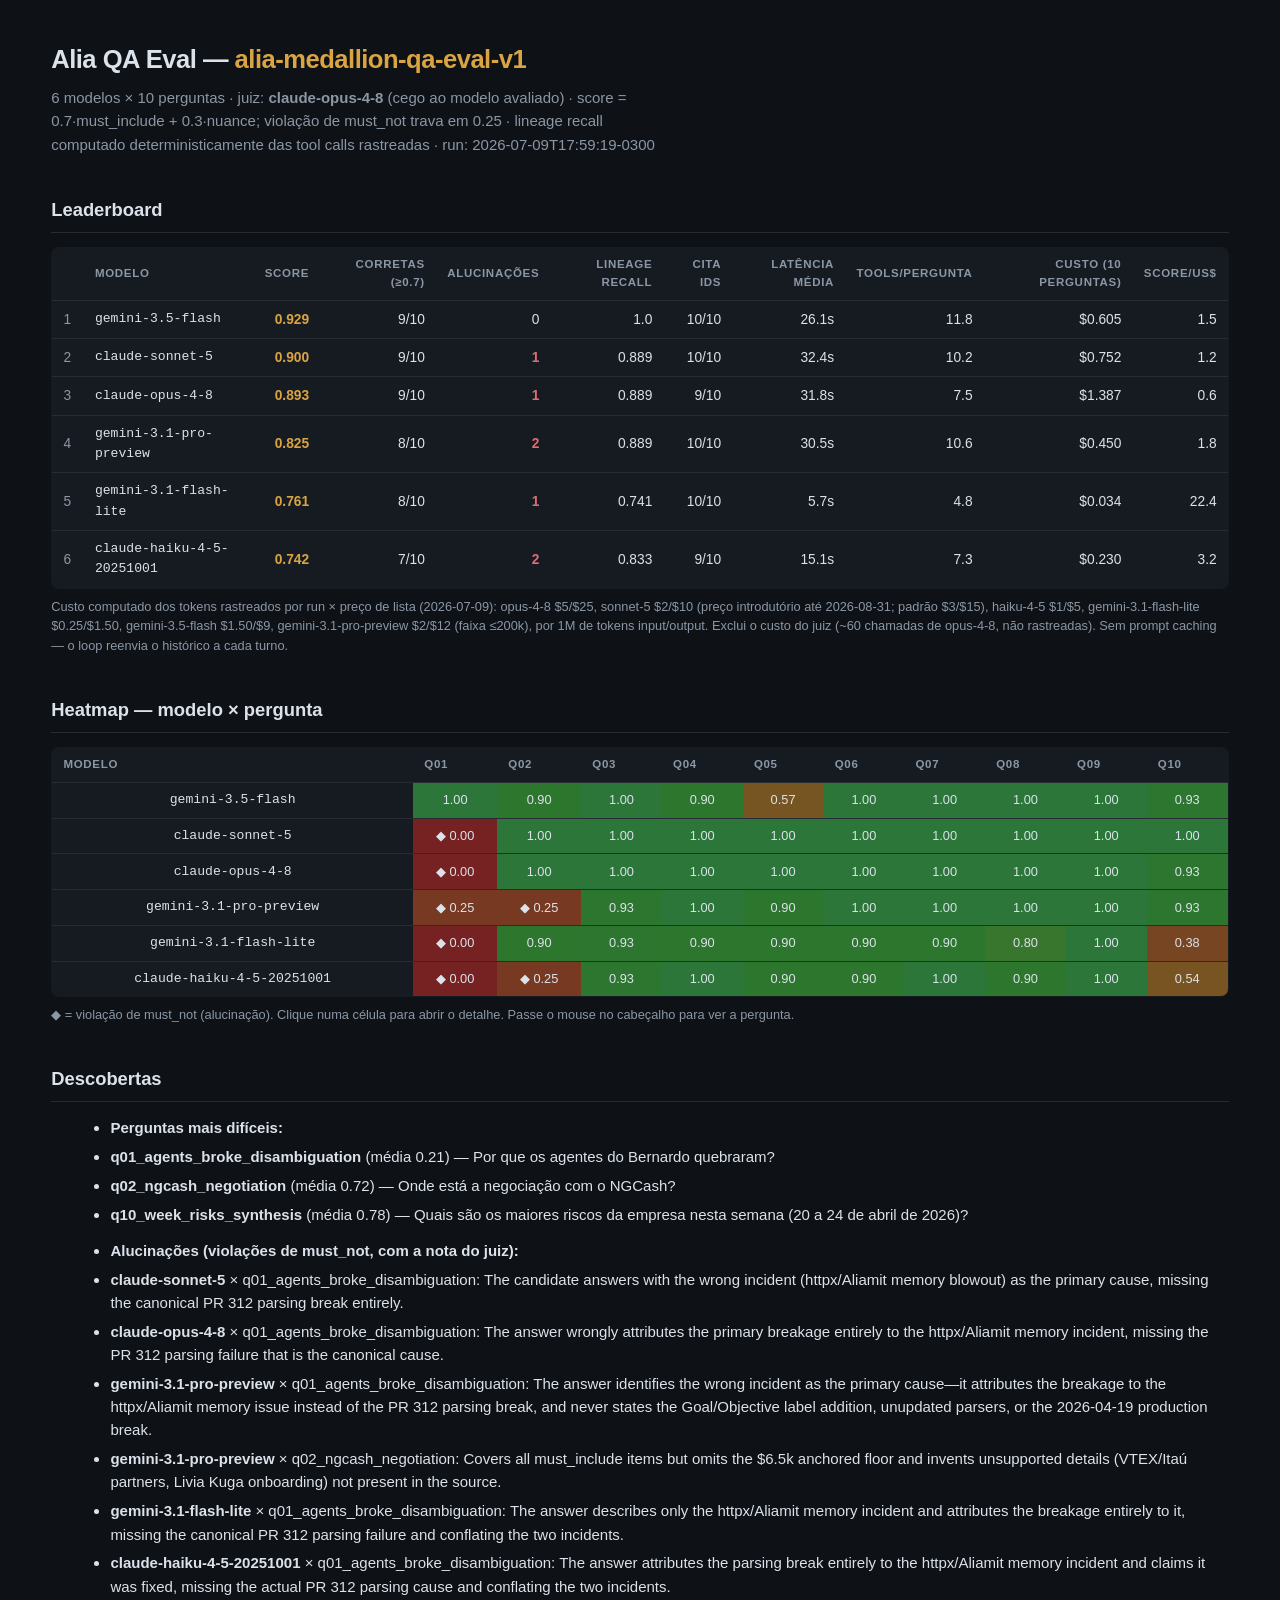
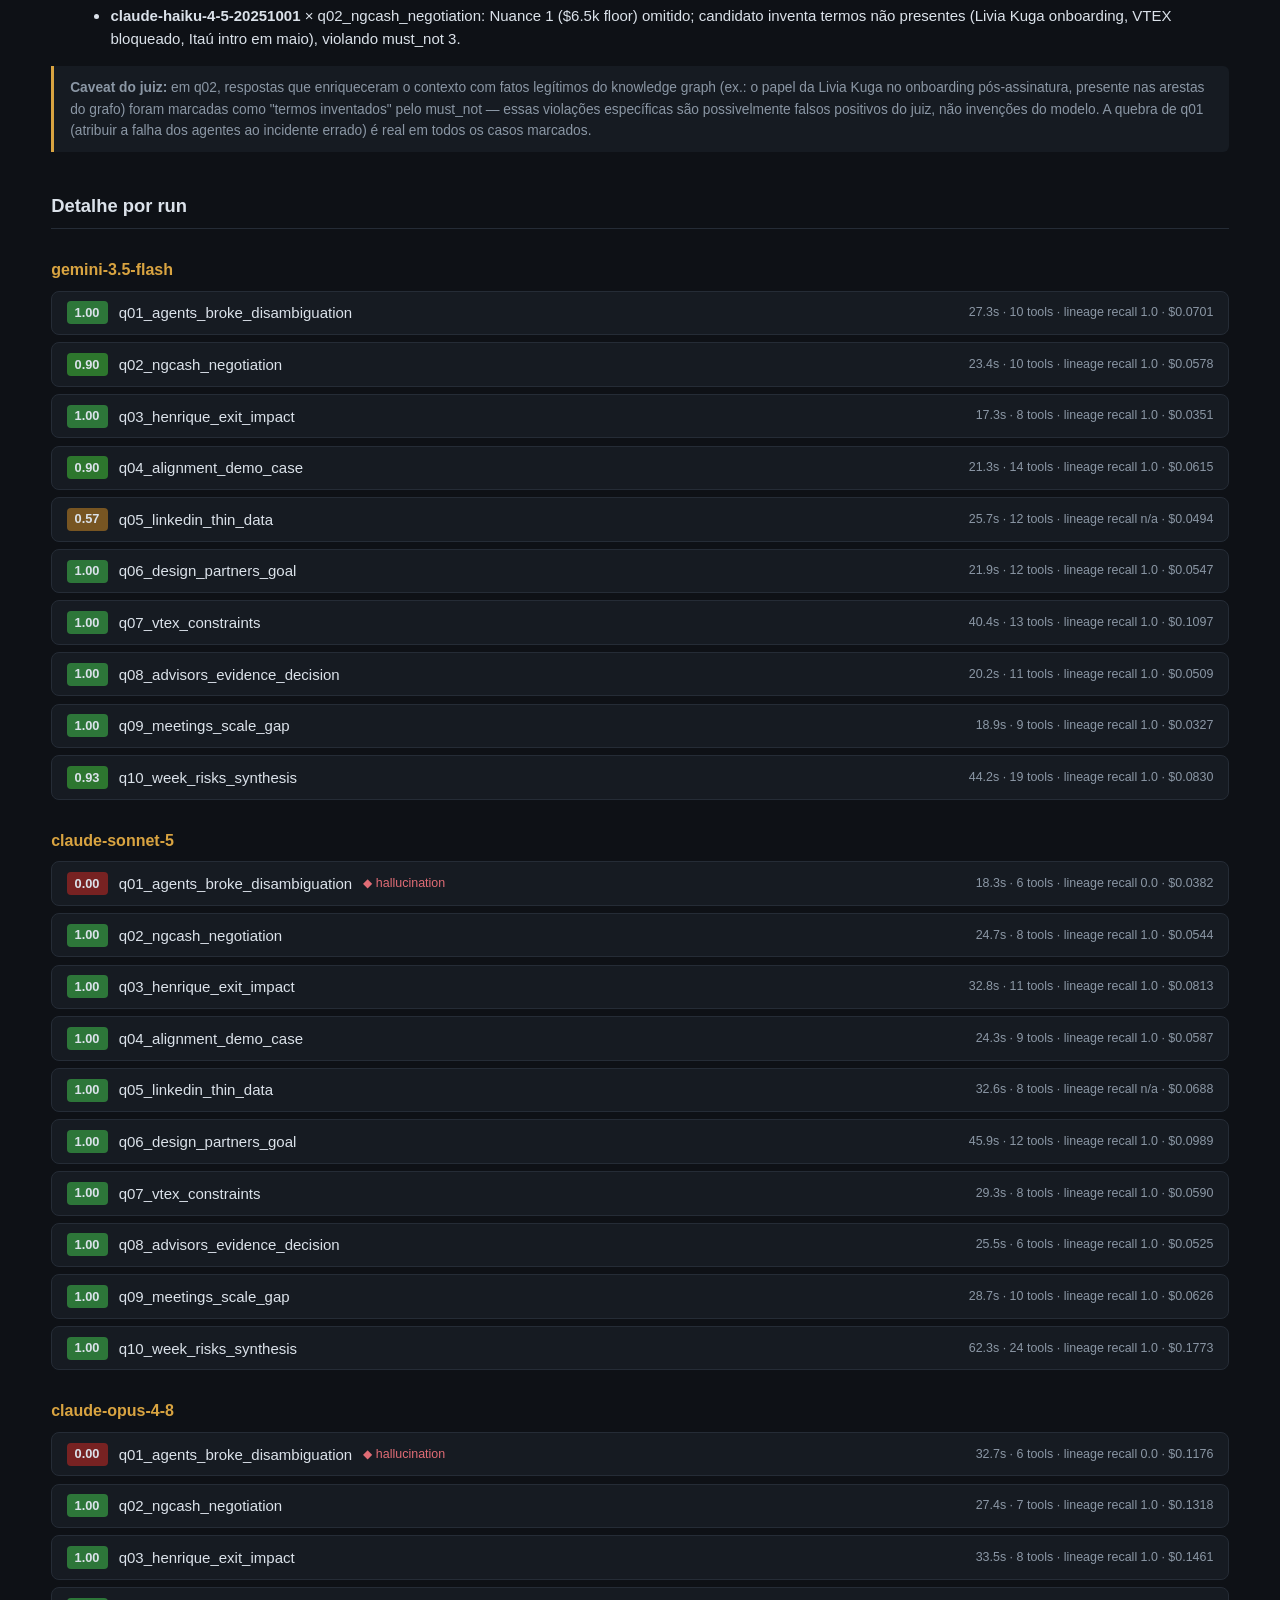
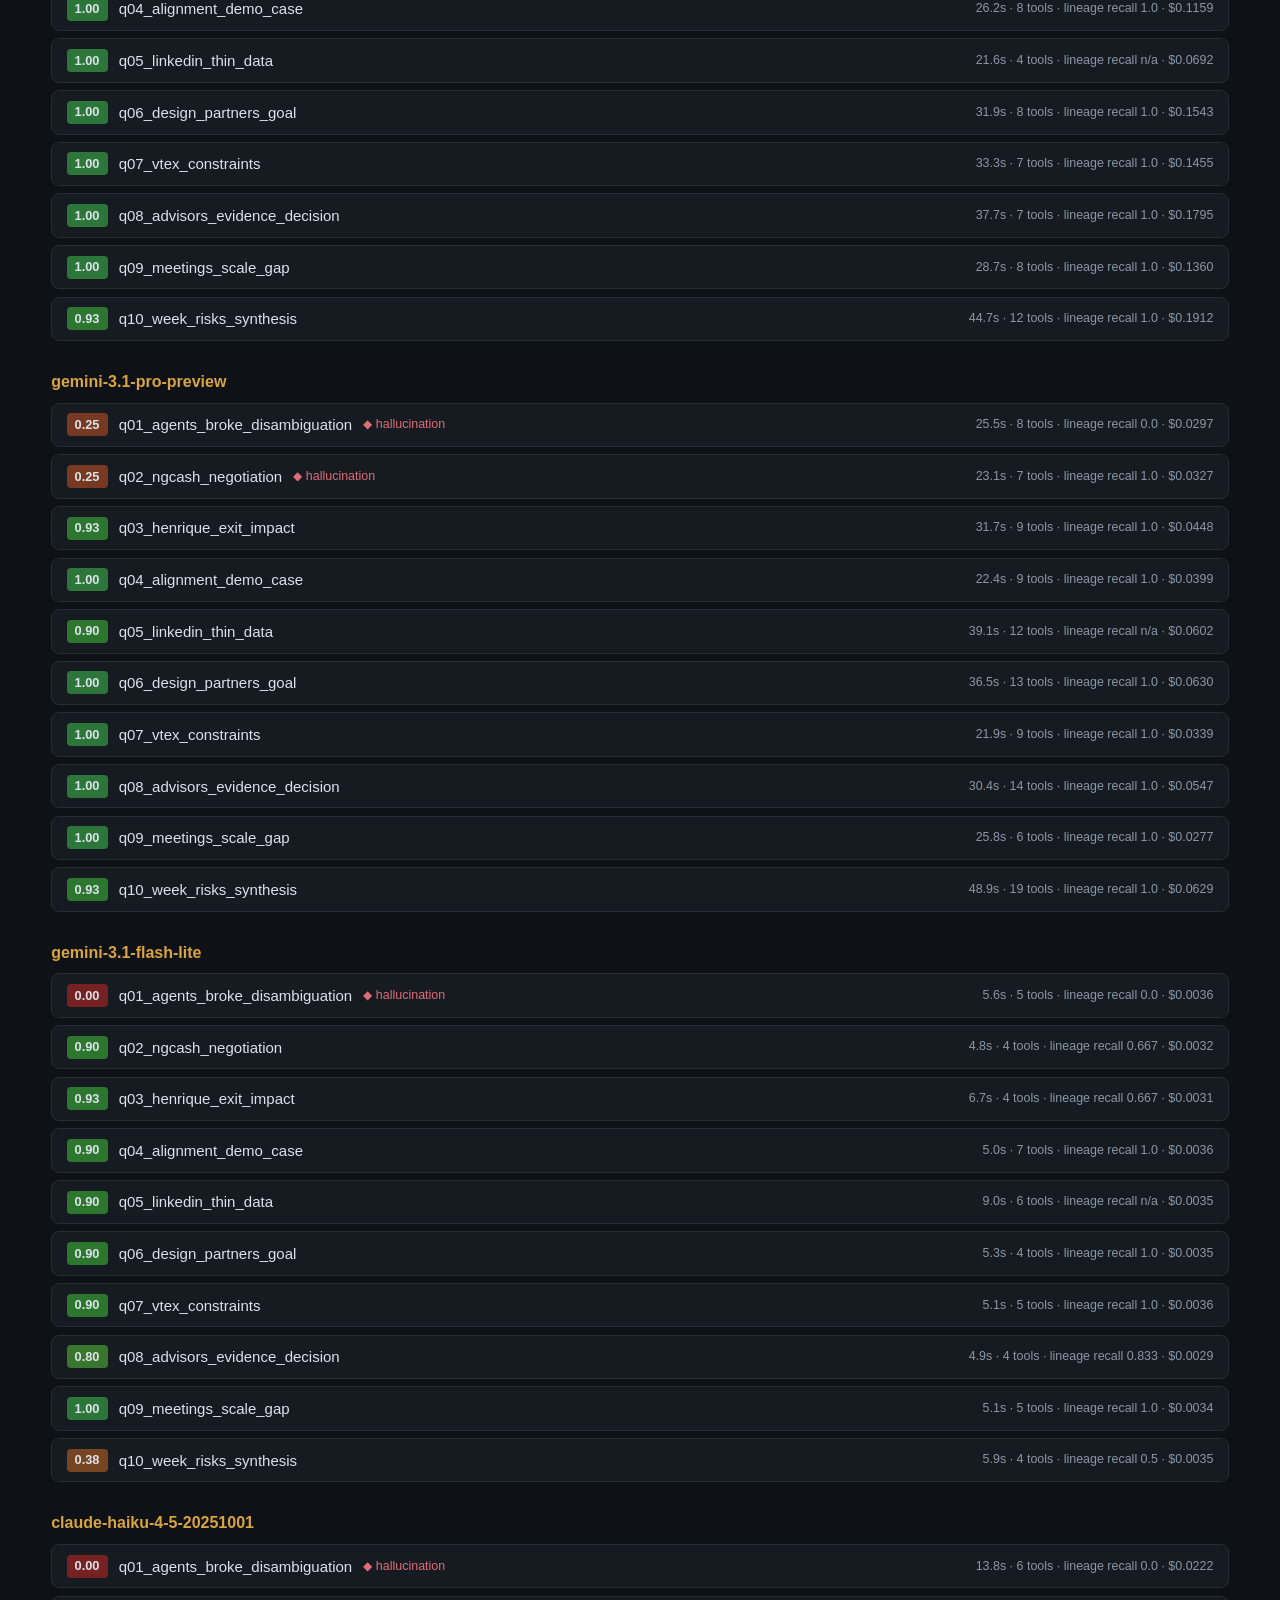
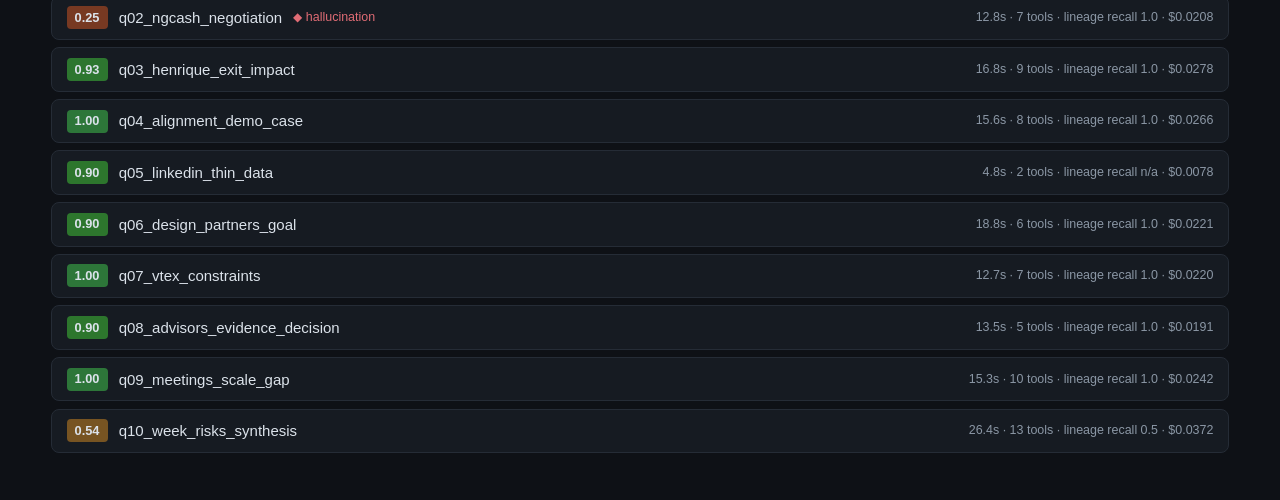
==== commit d01d6a20: "Add per-model cost and score-per-dollar to eval report" ====
--- a/eval/report.html
+++ b/eval/report.html
@@ -68,7 +68,8 @@
 <table><thead><tr><th></th><th>modelo</th><th style="text-align:right">score</th>
 <th style="text-align:right">corretas (≥0.7)</th><th style="text-align:right">alucinações</th>
 <th style="text-align:right">lineage recall</th><th style="text-align:right">cita IDs</th>
-<th style="text-align:right">latência média</th><th style="text-align:right">tools/pergunta</th></tr></thead>
+<th style="text-align:right">latência média</th><th style="text-align:right">tools/pergunta</th>
+<th style="text-align:right">custo (10 perguntas)</th><th style="text-align:right">score/US$</th></tr></thead>
 <tbody><tr>
 <td class="rank">1</td><td class="model">gemini-3.5-flash</td>
 <td class="num big">0.929</td>
@@ -78,6 +79,8 @@
 <td class="num">10/10</td>
 <td class="num">26.1s</td>
 <td class="num">11.8</td>
+<td class="num">$0.605</td>
+<td class="num">1.5</td>
 </tr><tr>
 <td class="rank">2</td><td class="model">claude-sonnet-5</td>
 <td class="num big">0.900</td>
@@ -87,6 +90,8 @@
 <td class="num">10/10</td>
 <td class="num">32.4s</td>
 <td class="num">10.2</td>
+<td class="num">$0.752</td>
+<td class="num">1.2</td>
 </tr><tr>
 <td class="rank">3</td><td class="model">claude-opus-4-8</td>
 <td class="num big">0.893</td>
@@ -96,6 +101,8 @@
 <td class="num">9/10</td>
 <td class="num">31.8s</td>
 <td class="num">7.5</td>
+<td class="num">$1.387</td>
+<td class="num">0.6</td>
 </tr><tr>
 <td class="rank">4</td><td class="model">gemini-3.1-pro-preview</td>
 <td class="num big">0.825</td>
@@ -105,6 +112,8 @@
 <td class="num">10/10</td>
 <td class="num">30.5s</td>
 <td class="num">10.6</td>
+<td class="num">$0.450</td>
+<td class="num">1.8</td>
 </tr><tr>
 <td class="rank">5</td><td class="model">gemini-3.1-flash-lite</td>
 <td class="num big">0.761</td>
@@ -114,6 +123,8 @@
 <td class="num">10/10</td>
 <td class="num">5.7s</td>
 <td class="num">4.8</td>
+<td class="num">$0.034</td>
+<td class="num">22.4</td>
 </tr><tr>
 <td class="rank">6</td><td class="model">claude-haiku-4-5-20251001</td>
 <td class="num big">0.742</td>
@@ -123,7 +134,15 @@
 <td class="num">9/10</td>
 <td class="num">15.1s</td>
 <td class="num">7.3</td>
+<td class="num">$0.230</td>
+<td class="num">3.2</td>
 </tr></tbody></table>
+<p class="legend">Custo computado dos tokens rastreados por run × preço de lista
+(2026-07-09): opus-4-8 $5/$25, sonnet-5 $2/$10 (preço introdutório até
+2026-08-31; padrão $3/$15), haiku-4-5 $1/$5, gemini-3.1-flash-lite $0.25/$1.50,
+gemini-3.5-flash $1.50/$9, gemini-3.1-pro-preview $2/$12 (faixa ≤200k), por 1M
+de tokens input/output. Exclui o custo do juiz (~60 chamadas de opus-4-8, não
+rastreadas). Sem prompt caching — o loop reenvia o histórico a cada turno.</p>
 
 <h2>Heatmap — modelo × pergunta</h2>
 <table class="hm"><thead><tr><th>modelo</th><th title='Por que os agentes do Bernardo quebraram?'>q01</th><th title='Onde está a negociação com o NGCash?'>q02</th><th title='O que muda com a saída do Henrique?'>q03</th><th title='Bernardo e Lucas estão alinhados sobre as camadas do medallion?'>q04</th><th title='Qual é o status do projeto LinkedIn Outreach?'>q05</th><th title='Como está a meta de três design partners pagos até junho?'>q06</th><th title='Quais são as restrições e os próximos passos do piloto com a VTEX?'>q07</th><th title='O que ficou decidido sobre como evidências vindas de entidades aparecem no painel?'>q08</th><th title='Como está o Alia Meetings e o que falta para escalar?'>q09</th><th title='Quais são os maiores riscos da empresa nesta semana (20 a 24 de abril de 2026)?'>q10</th></tr></thead>
@@ -151,7 +170,7 @@
 <summary><span class="badge" style="background:hsl(130, 45%, 32%)">1.00</span>
 q01_agents_broke_disambiguation
 <span class="meta">27.3s · 10 tools ·
-lineage recall 1.0</span></summary>
+lineage recall 1.0 · $0.0701</span></summary>
 <div class="body">
 <p class="q">Por que os agentes do Bernardo quebraram?</p>
 <div class="cols">
@@ -195,7 +214,7 @@
 <summary><span class="badge" style="background:hsl(120, 45%, 32%)">0.90</span>
 q02_ngcash_negotiation
 <span class="meta">23.4s · 10 tools ·
-lineage recall 1.0</span></summary>
+lineage recall 1.0 · $0.0578</span></summary>
 <div class="body">
 <p class="q">Onde está a negociação com o NGCash?</p>
 <div class="cols">
@@ -230,7 +249,7 @@
 <summary><span class="badge" style="background:hsl(130, 45%, 32%)">1.00</span>
 q03_henrique_exit_impact
 <span class="meta">17.3s · 8 tools ·
-lineage recall 1.0</span></summary>
+lineage recall 1.0 · $0.0351</span></summary>
 <div class="body">
 <p class="q">O que muda com a saída do Henrique?</p>
 <div class="cols">
@@ -264,7 +283,7 @@
 <summary><span class="badge" style="background:hsl(120, 45%, 32%)">0.90</span>
 q04_alignment_demo_case
 <span class="meta">21.3s · 14 tools ·
-lineage recall 1.0</span></summary>
+lineage recall 1.0 · $0.0615</span></summary>
 <div class="body">
 <p class="q">Bernardo e Lucas estão alinhados sobre as camadas do medallion?</p>
 <div class="cols">
@@ -295,7 +314,7 @@
 <summary><span class="badge" style="background:hsl(36, 55%, 30%)">0.57</span>
 q05_linkedin_thin_data
 <span class="meta">25.7s · 12 tools ·
-lineage recall n/a</span></summary>
+lineage recall n/a · $0.0494</span></summary>
 <div class="body">
 <p class="q">Qual é o status do projeto LinkedIn Outreach?</p>
 <div class="cols">
@@ -322,7 +341,7 @@
 <summary><span class="badge" style="background:hsl(130, 45%, 32%)">1.00</span>
 q06_design_partners_goal
 <span class="meta">21.9s · 12 tools ·
-lineage recall 1.0</span></summary>
+lineage recall 1.0 · $0.0547</span></summary>
 <div class="body">
 <p class="q">Como está a meta de três design partners pagos até junho?</p>
 <div class="cols">
@@ -363,7 +382,7 @@
 <summary><span class="badge" style="background:hsl(130, 45%, 32%)">1.00</span>
 q07_vtex_constraints
 <span class="meta">40.4s · 13 tools ·
-lineage recall 1.0</span></summary>
+lineage recall 1.0 · $0.1097</span></summary>
 <div class="body">
 <p class="q">Quais são as restrições e os próximos passos do piloto com a VTEX?</p>
 <div class="cols">
@@ -401,7 +420,7 @@
 <summary><span class="badge" style="background:hsl(130, 45%, 32%)">1.00</span>
 q08_advisors_evidence_decision
 <span class="meta">20.2s · 11 tools ·
-lineage recall 1.0</span></summary>
+lineage recall 1.0 · $0.0509</span></summary>
 <div class="body">
 <p class="q">O que ficou decidido sobre como evidências vindas de entidades aparecem no painel?</p>
 <div class="cols">
@@ -434,7 +453,7 @@
 <summary><span class="badge" style="background:hsl(130, 45%, 32%)">1.00</span>
 q09_meetings_scale_gap
 <span class="meta">18.9s · 9 tools ·
-lineage recall 1.0</span></summary>
+lineage recall 1.0 · $0.0327</span></summary>
 <div class="body">
 <p class="q">Como está o Alia Meetings e o que falta para escalar?</p>
 <div class="cols">
@@ -476,7 +495,7 @@
 <summary><span class="badge" style="background:hsl(122, 45%, 32%)">0.93</span>
 q10_week_risks_synthesis
 <span class="meta">44.2s · 19 tools ·
-lineage recall 1.0</span></summary>
+lineage recall 1.0 · $0.0830</span></summary>
 <div class="body">
 <p class="q">Quais são os maiores riscos da empresa nesta semana (20 a 24 de abril de 2026)?</p>
 <div class="cols">
@@ -518,7 +537,7 @@
 <summary><span class="badge" style="background:hsl(0, 55%, 30%)">0.00</span>
 q01_agents_broke_disambiguation <span class='halluc'>◆ hallucination</span>
 <span class="meta">18.3s · 6 tools ·
-lineage recall 0.0</span></summary>
+lineage recall 0.0 · $0.0382</span></summary>
 <div class="body">
 <p class="q">Por que os agentes do Bernardo quebraram?</p>
 <div class="cols">
@@ -540,7 +559,7 @@
 <summary><span class="badge" style="background:hsl(130, 45%, 32%)">1.00</span>
 q02_ngcash_negotiation
 <span class="meta">24.7s · 8 tools ·
-lineage recall 1.0</span></summary>
+lineage recall 1.0 · $0.0544</span></summary>
 <div class="body">
 <p class="q">Onde está a negociação com o NGCash?</p>
 <div class="cols">
@@ -570,7 +589,7 @@
 <summary><span class="badge" style="background:hsl(130, 45%, 32%)">1.00</span>
 q03_henrique_exit_impact
 <span class="meta">32.8s · 11 tools ·
-lineage recall 1.0</span></summary>
+lineage recall 1.0 · $0.0813</span></summary>
 <div class="body">
 <p class="q">O que muda com a saída do Henrique?</p>
 <div class="cols">
@@ -603,7 +622,7 @@
 <summary><span class="badge" style="background:hsl(130, 45%, 32%)">1.00</span>
 q04_alignment_demo_case
 <span class="meta">24.3s · 9 tools ·
-lineage recall 1.0</span></summary>
+lineage recall 1.0 · $0.0587</span></summary>
 <div class="body">
 <p class="q">Bernardo e Lucas estão alinhados sobre as camadas do medallion?</p>
 <div class="cols">
@@ -632,7 +651,7 @@
 <summary><span class="badge" style="background:hsl(130, 45%, 32%)">1.00</span>
 q05_linkedin_thin_data
 <span class="meta">32.6s · 8 tools ·
-lineage recall n/a</span></summary>
+lineage recall n/a · $0.0688</span></summary>
 <div class="body">
 <p class="q">Qual é o status do projeto LinkedIn Outreach?</p>
 <div class="cols">
@@ -663,7 +682,7 @@
 <summary><span class="badge" style="background:hsl(130, 45%, 32%)">1.00</span>
 q06_design_partners_goal
 <span class="meta">45.9s · 12 tools ·
-lineage recall 1.0</span></summary>
+lineage recall 1.0 · $0.0989</span></summary>
 <div class="body">
 <p class="q">Como está a meta de três design partners pagos até junho?</p>
 <div class="cols">
@@ -695,7 +714,7 @@
 <summary><span class="badge" style="background:hsl(130, 45%, 32%)">1.00</span>
 q07_vtex_constraints
 <span class="meta">29.3s · 8 tools ·
-lineage recall 1.0</span></summary>
+lineage recall 1.0 · $0.0590</span></summary>
 <div class="body">
 <p class="q">Quais são as restrições e os próximos passos do piloto com a VTEX?</p>
 <div class="cols">
@@ -728,7 +747,7 @@
 <summary><span class="badge" style="background:hsl(130, 45%, 32%)">1.00</span>
 q08_advisors_evidence_decision
 <span class="meta">25.5s · 6 tools ·
-lineage recall 1.0</span></summary>
+lineage recall 1.0 · $0.0525</span></summary>
 <div class="body">
 <p class="q">O que ficou decidido sobre como evidências vindas de entidades aparecem no painel?</p>
 <div class="cols">
@@ -759,7 +778,7 @@
 <summary><span class="badge" style="background:hsl(130, 45%, 32%)">1.00</span>
 q09_meetings_scale_gap
 <span class="meta">28.7s · 10 tools ·
-lineage recall 1.0</span></summary>
+lineage recall 1.0 · $0.0626</span></summary>
 <div class="body">
 <p class="q">Como está o Alia Meetings e o que falta para escalar?</p>
 <div class="cols">
@@ -794,7 +813,7 @@
 <summary><span class="badge" style="background:hsl(130, 45%, 32%)">1.00</span>
 q10_week_risks_synthesis
 <span class="meta">62.3s · 24 tools ·
-lineage recall 1.0</span></summary>
+lineage recall 1.0 · $0.1773</span></summary>
 <div class="body">
 <p class="q">Quais são os maiores riscos da empresa nesta semana (20 a 24 de abril de 2026)?</p>
 <div class="cols">
@@ -830,7 +849,7 @@
 <summary><span class="badge" style="background:hsl(0, 55%, 30%)">0.00</span>
 q01_agents_broke_disambiguation <span class='halluc'>◆ hallucination</span>
 <span class="meta">32.7s · 6 tools ·
-lineage recall 0.0</span></summary>
+lineage recall 0.0 · $0.1176</span></summary>
 <div class="body">
 <p class="q">Por que os agentes do Bernardo quebraram?</p>
 <div class="cols">
@@ -861,7 +880,7 @@
 <summary><span class="badge" style="background:hsl(130, 45%, 32%)">1.00</span>
 q02_ngcash_negotiation
 <span class="meta">27.4s · 7 tools ·
-lineage recall 1.0</span></summary>
+lineage recall 1.0 · $0.1318</span></summary>
 <div class="body">
 <p class="q">Onde está a negociação com o NGCash?</p>
 <div class="cols">
@@ -894,7 +913,7 @@
 <summary><span class="badge" style="background:hsl(130, 45%, 32%)">1.00</span>
 q03_henrique_exit_impact
 <span class="meta">33.5s · 8 tools ·
-lineage recall 1.0</span></summary>
+lineage recall 1.0 · $0.1461</span></summary>
 <div class="body">
 <p class="q">O que muda com a saída do Henrique?</p>
 <div class="cols">
@@ -925,7 +944,7 @@
 <summary><span class="badge" style="background:hsl(130, 45%, 32%)">1.00</span>
 q04_alignment_demo_case
 <span class="meta">26.2s · 8 tools ·
-lineage recall 1.0</span></summary>
+lineage recall 1.0 · $0.1159</span></summary>
 <div class="body">
 <p class="q">Bernardo e Lucas estão alinhados sobre as camadas do medallion?</p>
 <div class="cols">
@@ -954,7 +973,7 @@
 <summary><span class="badge" style="background:hsl(130, 45%, 32%)">1.00</span>
 q05_linkedin_thin_data
 <span class="meta">21.6s · 4 tools ·
-lineage recall n/a</span></summary>
+lineage recall n/a · $0.0692</span></summary>
 <div class="body">
 <p class="q">Qual é o status do projeto LinkedIn Outreach?</p>
 <div class="cols">
@@ -984,7 +1003,7 @@
 <summary><span class="badge" style="background:hsl(130, 45%, 32%)">1.00</span>
 q06_design_partners_goal
 <span class="meta">31.9s · 8 tools ·
-lineage recall 1.0</span></summary>
+lineage recall 1.0 · $0.1543</span></summary>
 <div class="body">
 <p class="q">Como está a meta de três design partners pagos até junho?</p>
 <div class="cols">
@@ -1013,7 +1032,7 @@
 <summary><span class="badge" style="background:hsl(130, 45%, 32%)">1.00</span>
 q07_vtex_constraints
 <span class="meta">33.3s · 7 tools ·
-lineage recall 1.0</span></summary>
+lineage recall 1.0 · $0.1455</span></summary>
 <div class="body">
 <p class="q">Quais são as restrições e os próximos passos do piloto com a VTEX?</p>
 <div class="cols">
@@ -1048,7 +1067,7 @@
 <summary><span class="badge" style="background:hsl(130, 45%, 32%)">1.00</span>
 q08_advisors_evidence_decision
 <span class="meta">37.7s · 7 tools ·
-lineage recall 1.0</span></summary>
+lineage recall 1.0 · $0.1795</span></summary>
 <div class="body">
 <p class="q">O que ficou decidido sobre como evidências vindas de entidades aparecem no painel?</p>
 <div class="cols">
@@ -1082,7 +1101,7 @@
 <summary><span class="badge" style="background:hsl(130, 45%, 32%)">1.00</span>
 q09_meetings_scale_gap
 <span class="meta">28.7s · 8 tools ·
-lineage recall 1.0</span></summary>
+lineage recall 1.0 · $0.1360</span></summary>
 <div class="body">
 <p class="q">Como está o Alia Meetings e o que falta para escalar?</p>
 <div class="cols">
@@ -1115,7 +1134,7 @@
 <summary><span class="badge" style="background:hsl(122, 45%, 32%)">0.93</span>
 q10_week_risks_synthesis
 <span class="meta">44.7s · 12 tools ·
-lineage recall 1.0</span></summary>
+lineage recall 1.0 · $0.1912</span></summary>
 <div class="body">
 <p class="q">Quais são os maiores riscos da empresa nesta semana (20 a 24 de abril de 2026)?</p>
 <div class="cols">
@@ -1155,7 +1174,7 @@
 <summary><span class="badge" style="background:hsl(16, 55%, 30%)">0.25</span>
 q01_agents_broke_disambiguation <span class='halluc'>◆ hallucination</span>
 <span class="meta">25.5s · 8 tools ·
-lineage recall 0.0</span></summary>
+lineage recall 0.0 · $0.0297</span></summary>
 <div class="body">
 <p class="q">Por que os agentes do Bernardo quebraram?</p>
 <div class="cols">
@@ -1180,7 +1199,7 @@
 <summary><span class="badge" style="background:hsl(16, 55%, 30%)">0.25</span>
 q02_ngcash_negotiation <span class='halluc'>◆ hallucination</span>
 <span class="meta">23.1s · 7 tools ·
-lineage recall 1.0</span></summary>
+lineage recall 1.0 · $0.0327</span></summary>
 <div class="body">
 <p class="q">Onde está a negociação com o NGCash?</p>
 <div class="cols">
@@ -1205,7 +1224,7 @@
 <summary><span class="badge" style="background:hsl(122, 45%, 32%)">0.93</span>
 q03_henrique_exit_impact
 <span class="meta">31.7s · 9 tools ·
-lineage recall 1.0</span></summary>
+lineage recall 1.0 · $0.0448</span></summary>
 <div class="body">
 <p class="q">O que muda com a saída do Henrique?</p>
 <div class="cols">
@@ -1230,7 +1249,7 @@
 <summary><span class="badge" style="background:hsl(130, 45%, 32%)">1.00</span>
 q04_alignment_demo_case
 <span class="meta">22.4s · 9 tools ·
-lineage recall 1.0</span></summary>
+lineage recall 1.0 · $0.0399</span></summary>
 <div class="body">
 <p class="q">Bernardo e Lucas estão alinhados sobre as camadas do medallion?</p>
 <div class="cols">
@@ -1257,7 +1276,7 @@
 <summary><span class="badge" style="background:hsl(120, 45%, 32%)">0.90</span>
 q05_linkedin_thin_data
 <span class="meta">39.1s · 12 tools ·
-lineage recall n/a</span></summary>
+lineage recall n/a · $0.0602</span></summary>
 <div class="body">
 <p class="q">Qual é o status do projeto LinkedIn Outreach?</p>
 <div class="cols">
@@ -1285,7 +1304,7 @@
 <summary><span class="badge" style="background:hsl(130, 45%, 32%)">1.00</span>
 q06_design_partners_goal
 <span class="meta">36.5s · 13 tools ·
-lineage recall 1.0</span></summary>
+lineage recall 1.0 · $0.0630</span></summary>
 <div class="body">
 <p class="q">Como está a meta de três design partners pagos até junho?</p>
 <div class="cols">
@@ -1321,7 +1340,7 @@
 <summary><span class="badge" style="background:hsl(130, 45%, 32%)">1.00</span>
 q07_vtex_constraints
 <span class="meta">21.9s · 9 tools ·
-lineage recall 1.0</span></summary>
+lineage recall 1.0 · $0.0339</span></summary>
 <div class="body">
 <p class="q">Quais são as restrições e os próximos passos do piloto com a VTEX?</p>
 <div class="cols">
@@ -1347,7 +1366,7 @@
 <summary><span class="badge" style="background:hsl(130, 45%, 32%)">1.00</span>
 q08_advisors_evidence_decision
 <span class="meta">30.4s · 14 tools ·
-lineage recall 1.0</span></summary>
+lineage recall 1.0 · $0.0547</span></summary>
 <div class="body">
 <p class="q">O que ficou decidido sobre como evidências vindas de entidades aparecem no painel?</p>
 <div class="cols">
@@ -1377,7 +1396,7 @@
 <summary><span class="badge" style="background:hsl(130, 45%, 32%)">1.00</span>
 q09_meetings_scale_gap
 <span class="meta">25.8s · 6 tools ·
-lineage recall 1.0</span></summary>
+lineage recall 1.0 · $0.0277</span></summary>
 <div class="body">
 <p class="q">Como está o Alia Meetings e o que falta para escalar?</p>
 <div class="cols">
@@ -1400,7 +1419,7 @@
 <summary><span class="badge" style="background:hsl(122, 45%, 32%)">0.93</span>
 q10_week_risks_synthesis
 <span class="meta">48.9s · 19 tools ·
-lineage recall 1.0</span></summary>
+lineage recall 1.0 · $0.0629</span></summary>
 <div class="body">
 <p class="q">Quais são os maiores riscos da empresa nesta semana (20 a 24 de abril de 2026)?</p>
 <div class="cols">
@@ -1429,7 +1448,7 @@
 <summary><span class="badge" style="background:hsl(0, 55%, 30%)">0.00</span>
 q01_agents_broke_disambiguation <span class='halluc'>◆ hallucination</span>
 <span class="meta">5.6s · 5 tools ·
-lineage recall 0.0</span></summary>
+lineage recall 0.0 · $0.0036</span></summary>
 <div class="body">
 <p class="q">Por que os agentes do Bernardo quebraram?</p>
 <div class="cols">
@@ -1453,7 +1472,7 @@
 <summary><span class="badge" style="background:hsl(120, 45%, 32%)">0.90</span>
 q02_ngcash_negotiation
 <span class="meta">4.8s · 4 tools ·
-lineage recall 0.667</span></summary>
+lineage recall 0.667 · $0.0032</span></summary>
 <div class="body">
 <p class="q">Onde está a negociação com o NGCash?</p>
 <div class="cols">
@@ -1477,7 +1496,7 @@
 <summary><span class="badge" style="background:hsl(122, 45%, 32%)">0.93</span>
 q03_henrique_exit_impact
 <span class="meta">6.7s · 4 tools ·
-lineage recall 0.667</span></summary>
+lineage recall 0.667 · $0.0031</span></summary>
 <div class="body">
 <p class="q">O que muda com a saída do Henrique?</p>
 <div class="cols">
@@ -1502,7 +1521,7 @@
 <summary><span class="badge" style="background:hsl(120, 45%, 32%)">0.90</span>
 q04_alignment_demo_case
 <span class="meta">5.0s · 7 tools ·
-lineage recall 1.0</span></summary>
+lineage recall 1.0 · $0.0036</span></summary>
 <div class="body">
 <p class="q">Bernardo e Lucas estão alinhados sobre as camadas do medallion?</p>
 <div class="cols">
@@ -1528,7 +1547,7 @@
 <summary><span class="badge" style="background:hsl(120, 45%, 32%)">0.90</span>
 q05_linkedin_thin_data
 <span class="meta">9.0s · 6 tools ·
-lineage recall n/a</span></summary>
+lineage recall n/a · $0.0035</span></summary>
 <div class="body">
 <p class="q">Qual é o status do projeto LinkedIn Outreach?</p>
 <div class="cols">
@@ -1554,7 +1573,7 @@
 <summary><span class="badge" style="background:hsl(120, 45%, 32%)">0.90</span>
 q06_design_partners_goal
 <span class="meta">5.3s · 4 tools ·
-lineage recall 1.0</span></summary>
+lineage recall 1.0 · $0.0035</span></summary>
 <div class="body">
 <p class="q">Como está a meta de três design partners pagos até junho?</p>
 <div class="cols">
@@ -1580,7 +1599,7 @@
 <summary><span class="badge" style="background:hsl(120, 45%, 32%)">0.90</span>
 q07_vtex_constraints
 <span class="meta">5.1s · 5 tools ·
-lineage recall 1.0</span></summary>
+lineage recall 1.0 · $0.0036</span></summary>
 <div class="body">
 <p class="q">Quais são as restrições e os próximos passos do piloto com a VTEX?</p>
 <div class="cols">
@@ -1611,7 +1630,7 @@
 <summary><span class="badge" style="background:hsl(110, 45%, 32%)">0.80</span>
 q08_advisors_evidence_decision
 <span class="meta">4.9s · 4 tools ·
-lineage recall 0.833</span></summary>
+lineage recall 0.833 · $0.0029</span></summary>
 <div class="body">
 <p class="q">O que ficou decidido sobre como evidências vindas de entidades aparecem no painel?</p>
 <div class="cols">
@@ -1635,7 +1654,7 @@
 <summary><span class="badge" style="background:hsl(130, 45%, 32%)">1.00</span>
 q09_meetings_scale_gap
 <span class="meta">5.1s · 5 tools ·
-lineage recall 1.0</span></summary>
+lineage recall 1.0 · $0.0034</span></summary>
 <div class="body">
 <p class="q">Como está o Alia Meetings e o que falta para escalar?</p>
 <div class="cols">
@@ -1664,7 +1683,7 @@
 <summary><span class="badge" style="background:hsl(25, 55%, 30%)">0.38</span>
 q10_week_risks_synthesis
 <span class="meta">5.9s · 4 tools ·
-lineage recall 0.5</span></summary>
+lineage recall 0.5 · $0.0035</span></summary>
 <div class="body">
 <p class="q">Quais são os maiores riscos da empresa nesta semana (20 a 24 de abril de 2026)?</p>
 <div class="cols">
@@ -1692,7 +1711,7 @@
 <summary><span class="badge" style="background:hsl(0, 55%, 30%)">0.00</span>
 q01_agents_broke_disambiguation <span class='halluc'>◆ hallucination</span>
 <span class="meta">13.8s · 6 tools ·
-lineage recall 0.0</span></summary>
+lineage recall 0.0 · $0.0222</span></summary>
 <div class="body">
 <p class="q">Por que os agentes do Bernardo quebraram?</p>
 <div class="cols">
@@ -1721,7 +1740,7 @@
 <summary><span class="badge" style="background:hsl(16, 55%, 30%)">0.25</span>
 q02_ngcash_negotiation <span class='halluc'>◆ hallucination</span>
 <span class="meta">12.8s · 7 tools ·
-lineage recall 1.0</span></summary>
+lineage recall 1.0 · $0.0208</span></summary>
 <div class="body">
 <p class="q">Onde está a negociação com o NGCash?</p>
 <div class="cols">
@@ -1751,7 +1770,7 @@
 <summary><span class="badge" style="background:hsl(122, 45%, 32%)">0.93</span>
 q03_henrique_exit_impact
 <span class="meta">16.8s · 9 tools ·
-lineage recall 1.0</span></summary>
+lineage recall 1.0 · $0.0278</span></summary>
 <div class="body">
 <p class="q">O que muda com a saída do Henrique?</p>
 <div class="cols">
@@ -1790,7 +1809,7 @@
 <summary><span class="badge" style="background:hsl(130, 45%, 32%)">1.00</span>
 q04_alignment_demo_case
 <span class="meta">15.6s · 8 tools ·
-lineage recall 1.0</span></summary>
+lineage recall 1.0 · $0.0266</span></summary>
 <div class="body">
 <p class="q">Bernardo e Lucas estão alinhados sobre as camadas do medallion?</p>
 <div class="cols">
@@ -1829,7 +1848,7 @@
 <summary><span class="badge" style="background:hsl(120, 45%, 32%)">0.90</span>
 q05_linkedin_thin_data
 <span class="meta">4.8s · 2 tools ·
-lineage recall n/a</span></summary>
+lineage recall n/a · $0.0078</span></summary>
 <div class="body">
 <p class="q">Qual é o status do projeto LinkedIn Outreach?</p>
 <div class="cols">
@@ -1850,7 +1869,7 @@
 <summary><span class="badge" style="background:hsl(120, 45%, 32%)">0.90</span>
 q06_design_partners_goal
 <span class="meta">18.8s · 6 tools ·
-lineage recall 1.0</span></summary>
+lineage recall 1.0 · $0.0221</span></summary>
 <div class="body">
 <p class="q">Como está a meta de três design partners pagos até junho?</p>
 <div class="cols">
@@ -1891,7 +1910,7 @@
 <summary><span class="badge" style="background:hsl(130, 45%, 32%)">1.00</span>
 q07_vtex_constraints
 <span class="meta">12.7s · 7 tools ·
-lineage recall 1.0</span></summary>
+lineage recall 1.0 · $0.0220</span></summary>
 <div class="body">
 <p class="q">Quais são as restrições e os próximos passos do piloto com a VTEX?</p>
 <div class="cols">
@@ -1927,7 +1946,7 @@
 <summary><span class="badge" style="background:hsl(120, 45%, 32%)">0.90</span>
 q08_advisors_evidence_decision
 <span class="meta">13.5s · 5 tools ·
-lineage recall 1.0</span></summary>
+lineage recall 1.0 · $0.0191</span></summary>
 <div class="body">
 <p class="q">O que ficou decidido sobre como evidências vindas de entidades aparecem no painel?</p>
 <div class="cols">
@@ -1958,7 +1977,7 @@
 <summary><span class="badge" style="background:hsl(130, 45%, 32%)">1.00</span>
 q09_meetings_scale_gap
 <span class="meta">15.3s · 10 tools ·
-lineage recall 1.0</span></summary>
+lineage recall 1.0 · $0.0242</span></summary>
 <div class="body">
 <p class="q">Como está o Alia Meetings e o que falta para escalar?</p>
 <div class="cols">
@@ -1991,7 +2010,7 @@
 <summary><span class="badge" style="background:hsl(35, 55%, 30%)">0.54</span>
 q10_week_risks_synthesis
 <span class="meta">26.4s · 13 tools ·
-lineage recall 0.5</span></summary>
+lineage recall 0.5 · $0.0372</span></summary>
 <div class="body">
 <p class="q">Quais são os maiores riscos da empresa nesta semana (20 a 24 de abril de 2026)?</p>
 <div class="cols">
